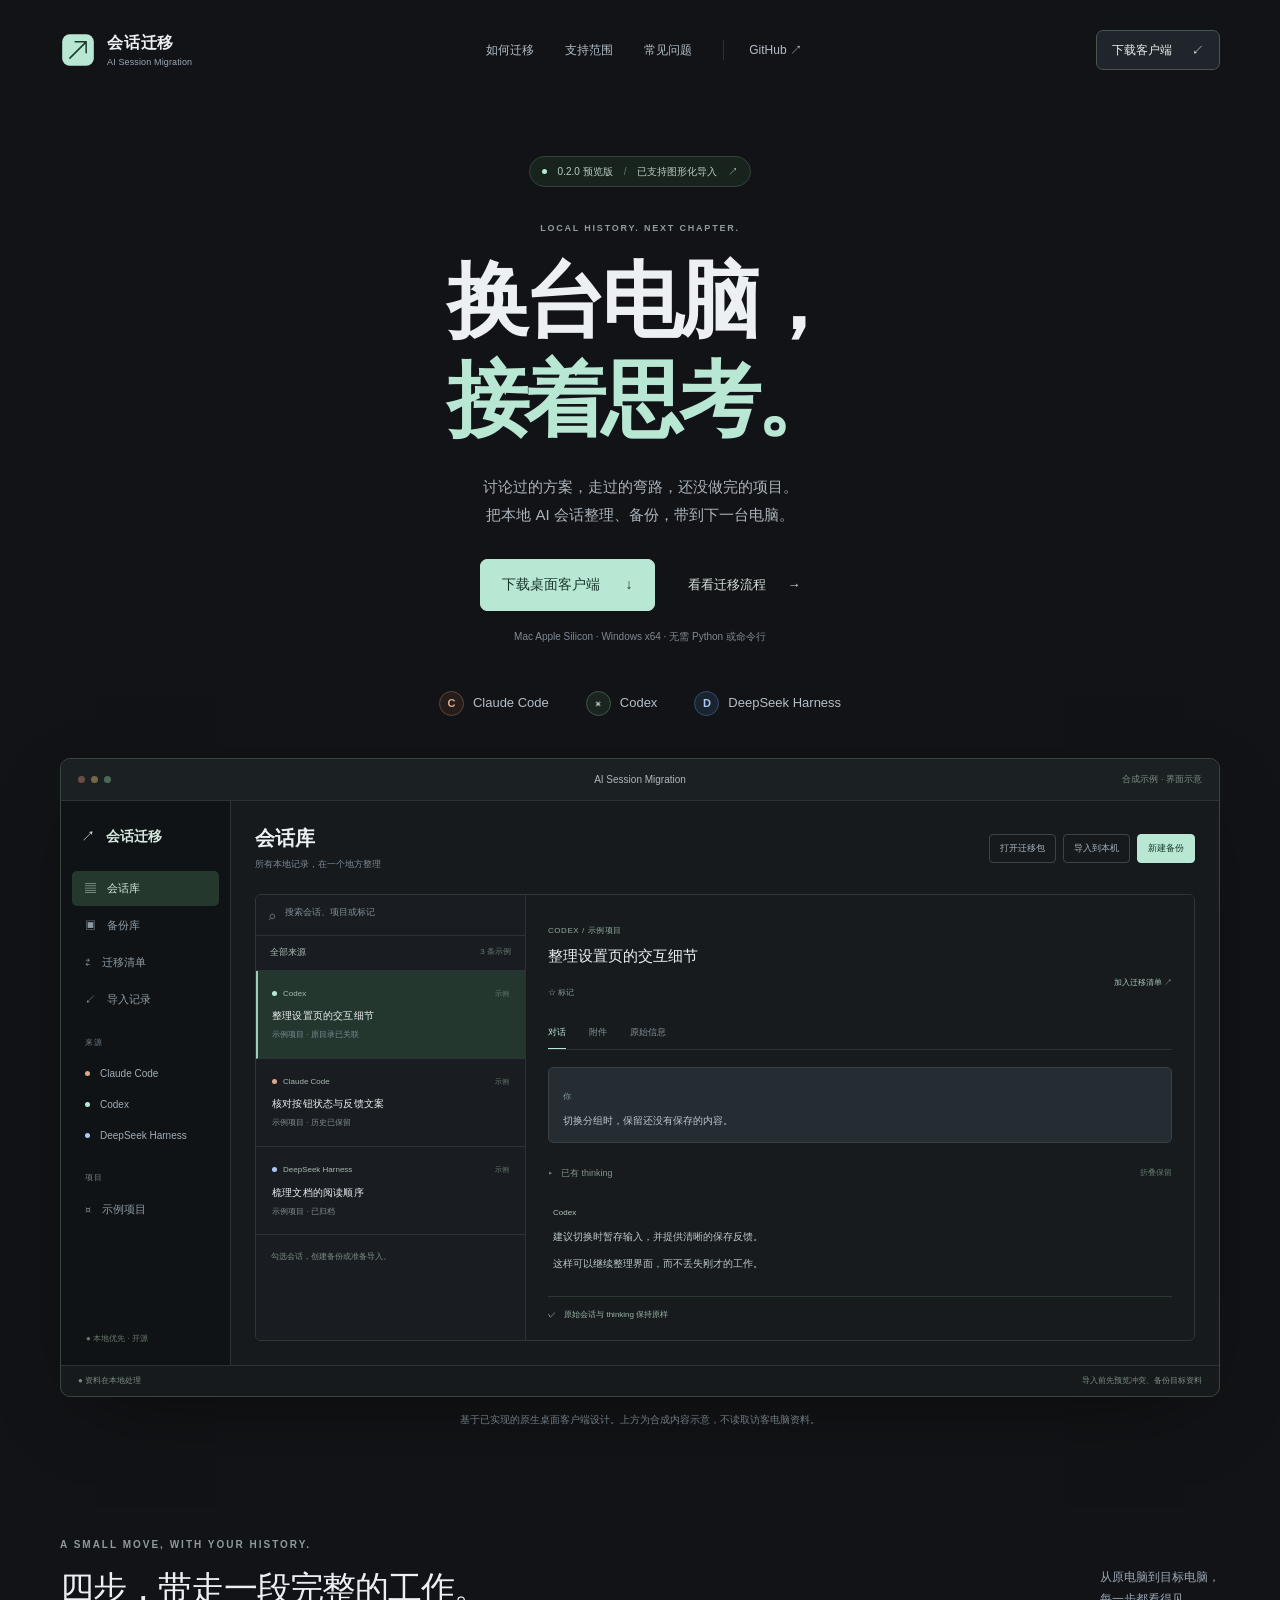
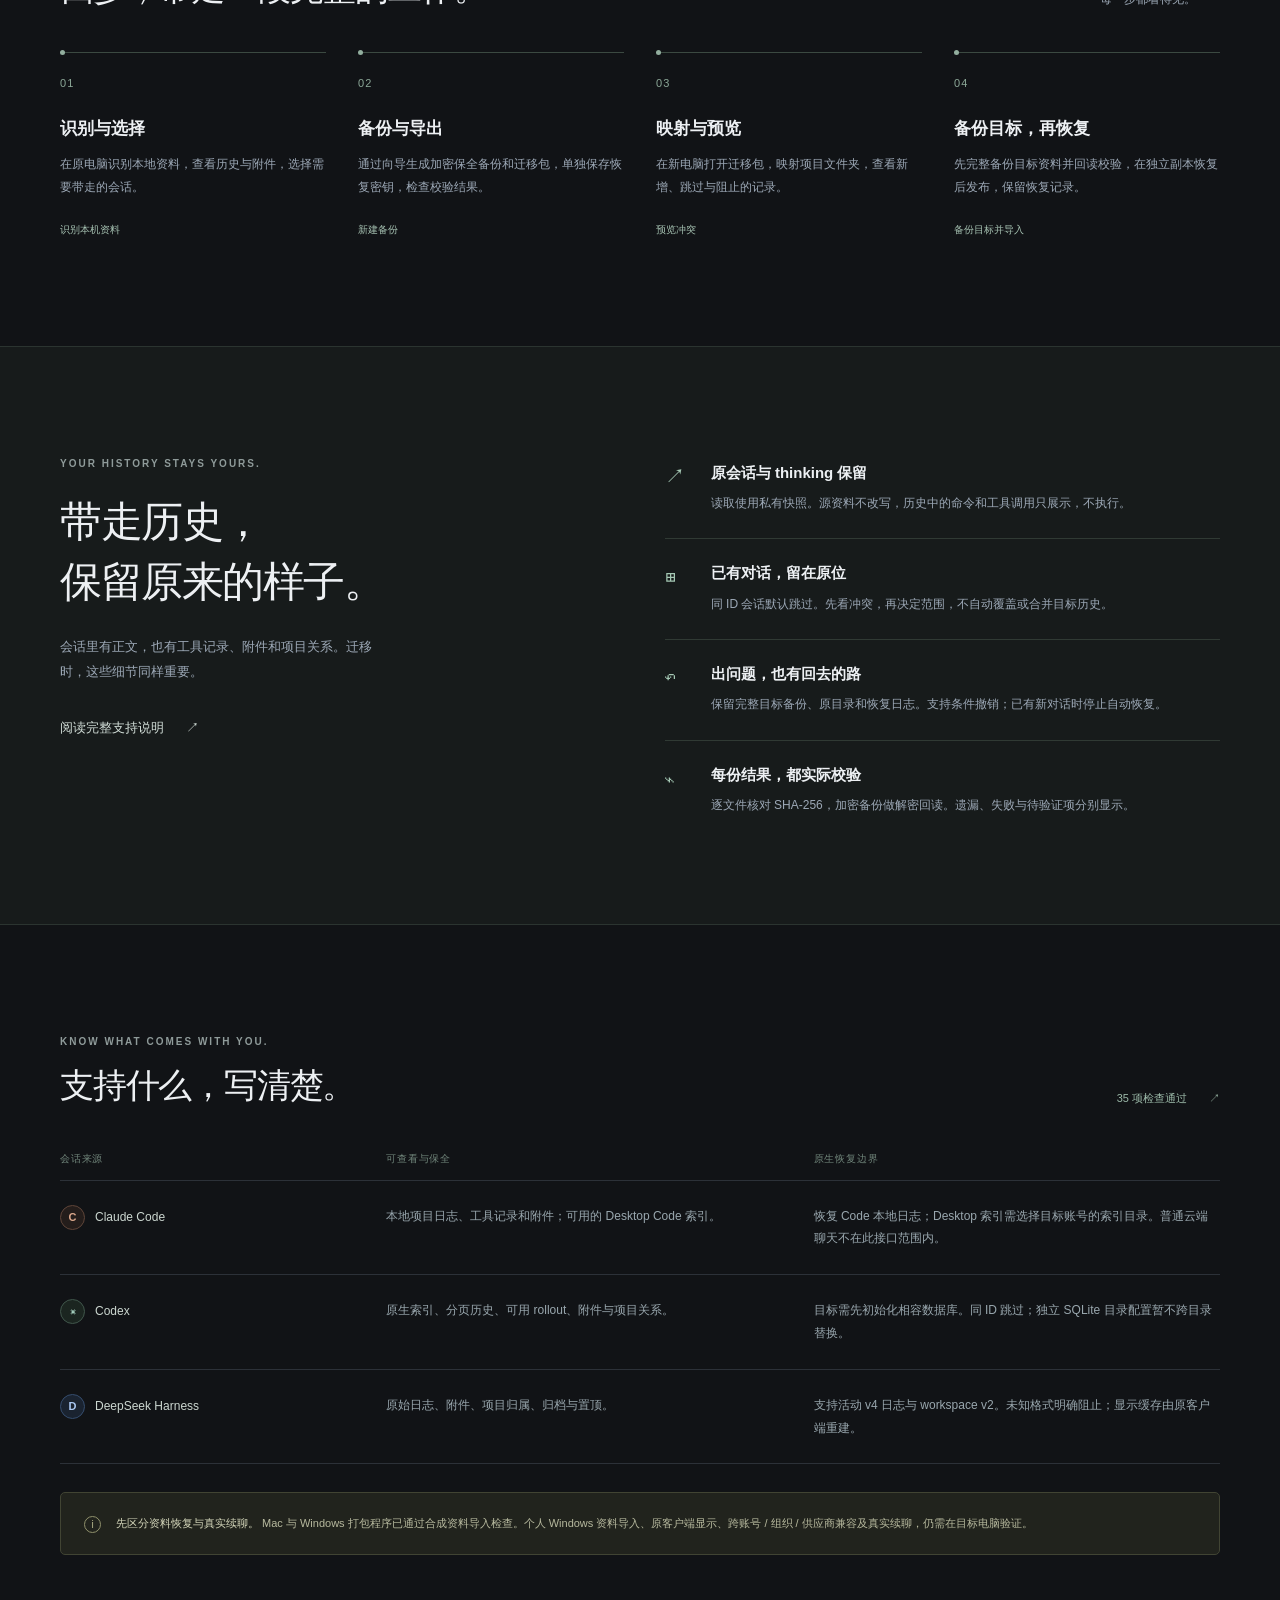
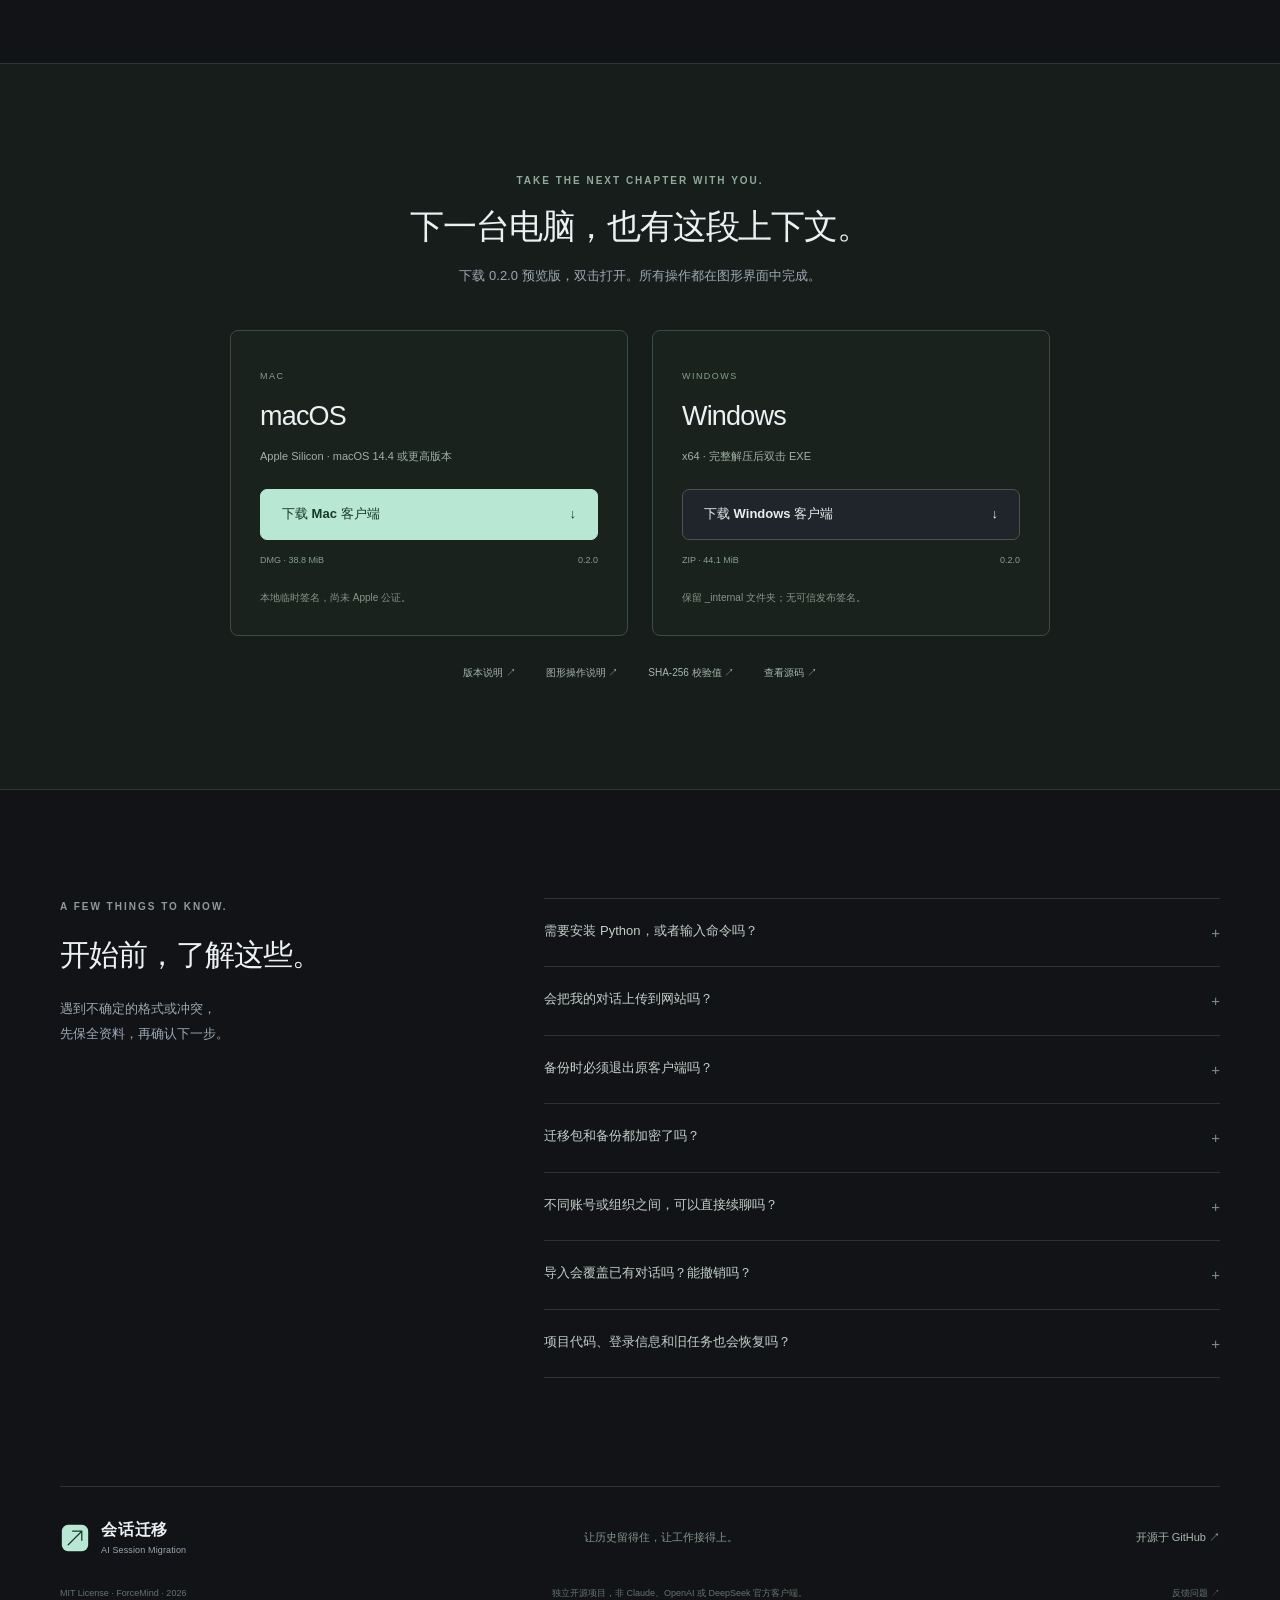
==== site/index.html @ 3c4b0f7f "Add software website and Cloudflare Pages deployment config" ====
<!doctype html>
<html lang="zh-CN">
<head>
  <meta charset="utf-8">
  <meta name="viewport" content="width=device-width, initial-scale=1">
  <meta name="color-scheme" content="dark">
  <meta name="theme-color" content="#111316">
  <title>会话迁移 · AI Session Migration — 换台电脑，接着思考</title>
  <meta name="description" content="开源桌面会话迁移工具。在本地查看、备份与恢复 Claude Code、Codex 和 DeepSeek Harness 历史。图形化操作，先备份目标资料，再预览冲突与导入。">
  <meta property="og:type" content="website">
  <meta property="og:title" content="AI Session Migration · 换台电脑，接着思考">
  <meta property="og:description" content="Claude Code、Codex、DeepSeek Harness 的本地会话，带到下一台电脑。开源、图形化、保留原始历史。">
  <meta property="og:image" content="https://ai-session-migration.pages.dev/assets/app-icon.png">
  <meta property="og:url" content="https://ai-session-migration.pages.dev/">
  <link rel="canonical" href="https://ai-session-migration.pages.dev/">
  <link rel="icon" href="assets/app-icon.svg" type="image/svg+xml">
  <link rel="stylesheet" href="styles.css">
  <script src="site.js" defer></script>
</head>
<body>
  <a class="skip" href="#main">跳到正文</a>
  <header class="masthead wrap">
    <a class="brand" href="#" aria-label="会话迁移 首页"><img src="assets/app-icon.svg" alt="" width="36" height="36"><span>会话迁移<small>AI Session Migration</small></span></a>
    <nav aria-label="主要导航"><a href="#workflow">如何迁移</a><a href="#support">支持范围</a><a href="#faq">常见问题</a><a class="nav-source" href="https://github.com/ForceMind/ai-session-migration" target="_blank" rel="noopener noreferrer">GitHub <span aria-hidden="true">↗</span></a></nav>
    <a class="button compact" href="#download">下载客户端 <span aria-hidden="true">↙</span></a>
  </header>

  <main id="main">
    <section class="hero wrap" aria-labelledby="hero-title">
      <a class="release-pill" href="https://github.com/ForceMind/ai-session-migration/releases/tag/v0.2.0"><span class="live-dot" aria-hidden="true"></span>0.2.0 预览版<span class="pill-divider">/</span>已支持图形化导入<span aria-hidden="true">↗</span></a>
      <p class="eyebrow">LOCAL HISTORY. NEXT CHAPTER.</p>
      <h1 id="hero-title">换台电脑，<br><span>接着思考。</span></h1>
      <p class="hero-description">讨论过的方案，走过的弯路，还没做完的项目。<br class="desktop-only">把本地 AI 会话整理、备份，带到下一台电脑。</p>
      <div class="hero-actions"><a class="button primary" href="#download">下载桌面客户端 <span aria-hidden="true">↓</span></a><a class="text-link" href="#workflow">看看迁移流程 <span aria-hidden="true">→</span></a></div>
      <p class="hero-note">Mac Apple Silicon · Windows x64 · 无需 Python 或命令行</p>
      <div class="providers" aria-label="支持的会话来源"><span><i class="provider-mark claude" aria-hidden="true">C</i>Claude Code</span><span><i class="provider-mark codex" aria-hidden="true">⌘</i>Codex</span><span><i class="provider-mark deepseek" aria-hidden="true">D</i>DeepSeek Harness</span></div>
    </section>

    <div class="preview-wrap wrap">
      <section class="product-preview" aria-label="桌面界面示意，全部为合成示例内容">
        <div class="window-bar"><span class="window-dots" aria-hidden="true"><i></i><i></i><i></i></span><span>AI Session Migration</span><span class="demo-label">合成示例 · 界面示意</span></div>
        <div class="preview-body">
          <aside class="demo-sidebar" aria-hidden="true"><div class="demo-brand">↗ <b>会话迁移</b></div><div class="demo-nav active">▤ <span>会话库</span></div><div class="demo-nav">▣ <span>备份库</span></div><div class="demo-nav">⇄ <span>迁移清单</span></div><div class="demo-nav">↙ <span>导入记录</span></div><small>来源</small><div class="demo-provider"><i class="tiny-dot peach"></i>Claude Code</div><div class="demo-provider"><i class="tiny-dot mint"></i>Codex</div><div class="demo-provider"><i class="tiny-dot blue"></i>DeepSeek Harness</div><small>项目</small><div class="demo-nav">⌑ <span>示例项目</span></div><div class="demo-local">● 本地优先 · 开源</div></aside>
          <div class="demo-workspace">
            <div class="demo-heading"><div><h2>会话库</h2><p>所有本地记录，在一个地方整理</p></div><div class="demo-tools"><span>打开迁移包</span><span>导入到本机</span><span class="demo-primary">新建备份</span></div></div>
            <div class="demo-columns">
              <div class="demo-list"><div class="demo-search">⌕ <span>搜索会话、项目或标记</span></div><div class="demo-filter">全部来源 <span>3 条示例</span></div><div class="demo-session selected"><small><i class="tiny-dot mint"></i>Codex<span>示例</span></small><b>整理设置页的交互细节</b><p>示例项目 · 原目录已关联</p></div><div class="demo-session"><small><i class="tiny-dot peach"></i>Claude Code<span>示例</span></small><b>核对按钮状态与反馈文案</b><p>示例项目 · 历史已保留</p></div><div class="demo-session"><small><i class="tiny-dot blue"></i>DeepSeek Harness<span>示例</span></small><b>梳理文档的阅读顺序</b><p>示例项目 · 已归档</p></div><div class="demo-list-note">勾选会话，创建备份或准备导入。</div></div>
              <div class="demo-detail"><div class="demo-detail-title"><small>CODEX / 示例项目</small><h3>整理设置页的交互细节</h3><span>☆ 标记<span class="demo-detail-link">加入迁移清单 ↗</span></span></div><div class="demo-tabs"><span class="active">对话</span><span>附件</span><span>原始信息</span></div><div class="demo-conversation"><div class="demo-user"><small>你</small><p>切换分组时，保留还没有保存的内容。</p></div><div class="demo-thinking">▸ <span>已有 thinking</span><small>折叠保留</small></div><div class="demo-assistant"><small>Codex</small><p>建议切换时暂存输入，并提供清晰的保存反馈。</p><p>这样可以继续整理界面，而不丢失刚才的工作。</p></div><div class="demo-assurance"><span>✓</span> 原始会话与 thinking 保持原样</div></div></div>
            </div>
          </div>
        </div>
        <div class="preview-footer"><span>● 资料在本地处理</span><span>导入前先预览冲突、备份目标资料</span></div>
      </section>
      <p class="preview-caption">基于已实现的原生桌面客户端设计。上方为合成内容示意，不读取访客电脑资料。</p>
    </div>

    <section class="workflow wrap section" id="workflow" aria-labelledby="workflow-title">
      <div class="section-heading"><div><p class="eyebrow">A SMALL MOVE, WITH YOUR HISTORY.</p><h2 id="workflow-title">四步，带走一段完整的工作。</h2></div><p>从原电脑到目标电脑，<br>每一步都看得见。</p></div>
      <ol class="steps"><li><span class="step-number">01</span><h3>识别与选择</h3><p>在原电脑识别本地资料，查看历史与附件，选择需要带走的会话。</p><span class="step-action">识别本机资料</span></li><li><span class="step-number">02</span><h3>备份与导出</h3><p>通过向导生成加密保全备份和迁移包，单独保存恢复密钥，检查校验结果。</p><span class="step-action">新建备份</span></li><li><span class="step-number">03</span><h3>映射与预览</h3><p>在新电脑打开迁移包，映射项目文件夹，查看新增、跳过与阻止的记录。</p><span class="step-action">预览冲突</span></li><li><span class="step-number">04</span><h3>备份目标，再恢复</h3><p>先完整备份目标资料并回读校验，在独立副本恢复后发布，保留恢复记录。</p><span class="step-action">备份目标并导入</span></li></ol>
    </section>

    <section class="care section" aria-labelledby="care-title"><div class="wrap care-grid"><div class="care-intro"><p class="eyebrow">YOUR HISTORY STAYS YOURS.</p><h2 id="care-title">带走历史，<br>保留原来的样子。</h2><p>会话里有正文，也有工具记录、附件和项目关系。迁移时，这些细节同样重要。</p><a class="text-link" href="https://github.com/ForceMind/ai-session-migration/blob/main/README.md" target="_blank" rel="noopener noreferrer">阅读完整支持说明 <span aria-hidden="true">↗</span></a></div><div class="care-list"><article><span aria-hidden="true">↗</span><div><h3>原会话与 thinking 保留</h3><p>读取使用私有快照。源资料不改写，历史中的命令和工具调用只展示，不执行。</p></div></article><article><span aria-hidden="true">⊞</span><div><h3>已有对话，留在原位</h3><p>同 ID 会话默认跳过。先看冲突，再决定范围，不自动覆盖或合并目标历史。</p></div></article><article><span aria-hidden="true">↶</span><div><h3>出问题，也有回去的路</h3><p>保留完整目标备份、原目录和恢复日志。支持条件撤销；已有新对话时停止自动恢复。</p></div></article><article><span aria-hidden="true">⌁</span><div><h3>每份结果，都实际校验</h3><p>逐文件核对 SHA-256，加密备份做解密回读。遗漏、失败与待验证项分别显示。</p></div></article></div></div></section>

    <section class="support wrap section" id="support" aria-labelledby="support-title"><div class="section-heading"><div><p class="eyebrow">KNOW WHAT COMES WITH YOU.</p><h2 id="support-title">支持什么，写清楚。</h2></div><a class="text-link" href="https://github.com/ForceMind/ai-session-migration/actions/runs/41967795744" target="_blank" rel="noopener noreferrer">35 项检查通过 <span aria-hidden="true">↗</span></a></div><div class="table-scroll"><table><caption class="sr-only">0.2.0 会话来源与恢复边界</caption><thead><tr><th scope="col">会话来源</th><th scope="col">可查看与保全</th><th scope="col">原生恢复边界</th></tr></thead><tbody><tr><th scope="row"><i class="provider-mark claude" aria-hidden="true">C</i>Claude Code</th><td>本地项目日志、工具记录和附件；可用的 Desktop Code 索引。</td><td>恢复 Code 本地日志；Desktop 索引需选择目标账号的索引目录。普通云端聊天不在此接口范围内。</td></tr><tr><th scope="row"><i class="provider-mark codex" aria-hidden="true">⌘</i>Codex</th><td>原生索引、分页历史、可用 rollout、附件与项目关系。</td><td>目标需先初始化相容数据库。同 ID 跳过；独立 SQLite 目录配置暂不跨目录替换。</td></tr><tr><th scope="row"><i class="provider-mark deepseek" aria-hidden="true">D</i>DeepSeek Harness</th><td>原始日志、附件、项目归属、归档与置顶。</td><td>支持活动 v4 日志与 workspace v2。未知格式明确阻止；显示缓存由原客户端重建。</td></tr></tbody></table></div><div class="validation-note"><span class="note-symbol" aria-hidden="true">i</span><p><strong>先区分资料恢复与真实续聊。</strong> Mac 与 Windows 打包程序已通过合成资料导入检查。个人 Windows 资料导入、原客户端显示、跨账号 / 组织 / 供应商兼容及真实续聊，仍需在目标电脑验证。</p></div></section>

    <section class="download section" id="download" aria-labelledby="download-title"><div class="wrap"><div class="download-heading"><p class="eyebrow">TAKE THE NEXT CHAPTER WITH YOU.</p><h2 id="download-title">下一台电脑，也有这段上下文。</h2><p>下载 0.2.0 预览版，双击打开。所有操作都在图形界面中完成。</p></div><div class="download-options"><article class="download-card"><span class="os-label">MAC</span><h3>macOS</h3><p>Apple Silicon · macOS 14.4 或更高版本</p><a class="button primary download-mac" href="https://github.com/ForceMind/ai-session-migration/releases/download/v0.2.0/AI-Session-Migration-0.2.0-mac-arm64.dmg">下载 Mac 客户端 <span aria-hidden="true">↓</span></a><div class="download-meta"><span>DMG · 38.8 MiB</span><span>0.2.0</span></div><small>本地临时签名，尚未 Apple 公证。</small></article><article class="download-card"><span class="os-label">WINDOWS</span><h3>Windows</h3><p>x64 · 完整解压后双击 EXE</p><a class="button download-windows" href="https://github.com/ForceMind/ai-session-migration/releases/download/v0.2.0/AI-Session-Migration-0.2.0-Windows-x64.zip">下载 Windows 客户端 <span aria-hidden="true">↓</span></a><div class="download-meta"><span>ZIP · 44.1 MiB</span><span>0.2.0</span></div><small>保留 _internal 文件夹；无可信发布签名。</small></article></div><div class="download-links"><a href="https://github.com/ForceMind/ai-session-migration/releases/tag/v0.2.0">版本说明 <span aria-hidden="true">↗</span></a><a href="https://github.com/ForceMind/ai-session-migration/releases/download/v0.2.0/GUI-0.2.0-Guide.txt">图形操作说明 <span aria-hidden="true">↗</span></a><a href="https://github.com/ForceMind/ai-session-migration/releases/download/v0.2.0/SHA256SUMS.txt">SHA-256 校验值 <span aria-hidden="true">↗</span></a><a href="https://github.com/ForceMind/ai-session-migration">查看源码 <span aria-hidden="true">↗</span></a></div></div></section>

    <section class="faq wrap section" id="faq" aria-labelledby="faq-title"><div><p class="eyebrow">A FEW THINGS TO KNOW.</p><h2 id="faq-title">开始前，了解这些。</h2><p>遇到不确定的格式或冲突，<br>先保全资料，再确认下一步。</p></div><div class="questions"><details><summary>需要安装 Python，或者输入命令吗？<span aria-hidden="true">+</span></summary><p>不需要。客户端内置运行环境。Mac 打开 DMG 中的应用；Windows 完整解压 ZIP，保留 _internal，再双击 AI Session Migration.exe。备份、校验、冲突预览与导入都通过窗口完成。</p></details><details><summary>会把我的对话上传到网站吗？<span aria-hidden="true">+</span></summary><p>不会。网站仅介绍软件和提供下载入口，不扫描本机资料，也没有会话上传功能。客户端在本地读取和处理资料；私密备份、附件与恢复密钥由你保管。</p></details><details><summary>备份时必须退出原客户端吗？<span aria-hidden="true">+</span></summary><p>在线备份可以保持原客户端运行，但它是按文件和数据库分别取得的快照，不代表跨文件同一时刻。遗漏与来源变化会记录。向目标原客户端导入时，需要先正常退出它及相关后台任务。</p></details><details><summary>迁移包和备份都加密了吗？<span aria-hidden="true">+</span></summary><p>会话保全 ASMB 使用加密保护，恢复密钥需单独保存。Windows 会话迁移 ZIP 和导入前的完整目标 ZIP 未加密，仍可能包含私密历史、附件或目标机凭据，请保存在私密位置。</p></details><details><summary>不同账号或组织之间，可以直接续聊吗？<span aria-hidden="true">+</span></summary><p>可以选择目标自己的资料目录和 Desktop Code 索引容器，工具不搬运源登录材料。资料恢复、原客户端显示与模型是否接受这段历史是不同的检查，跨账号、组织、供应商的真实续聊需要在目标电脑单独验证。</p></details><details><summary>导入会覆盖已有对话吗？能撤销吗？<span aria-hidden="true">+</span></summary><p>同 ID 会话默认跳过。发布前先完整备份目标目录，并在独立副本恢复和核验。若目标仍与导入结果一致，可以条件撤销；已有新对话时会拒绝自动撤销。异常退出可从“导入记录”打开备份目录中的恢复记录。</p></details><details><summary>项目代码、登录信息和旧任务也会恢复吗？<span aria-hidden="true">+</span></summary><p>导入只映射会话归属，不覆盖、写入或执行项目工作文件。目标项目需要另行准备；源登录、远程连接、Goals、队列和执行配置不导入。源正文、thinking 和原始文件保留，不对历史文本做全局路径替换。</p></details></div></section>
  </main>

  <footer class="wrap footer"><div class="footer-top"><a class="brand" href="#"><img src="assets/app-icon.svg" alt="" width="30" height="30"><span>会话迁移<small>AI Session Migration</small></span></a><span>让历史留得住，让工作接得上。</span><a href="https://github.com/ForceMind/ai-session-migration" target="_blank" rel="noopener noreferrer">开源于 GitHub ↗</a></div><div class="footer-bottom"><span>MIT License · ForceMind · 2026</span><span>独立开源项目，非 Claude、OpenAI 或 DeepSeek 官方客户端。</span><a href="https://github.com/ForceMind/ai-session-migration/issues">反馈问题 ↗</a></div></footer>
</body>
</html>
---- site/styles.css ----
@charset "UTF-8";
:root{color-scheme:dark;--bg:#111316;--panel:#191c20;--line:#2c3138;--text:#edf0f3;--muted:#9ca8b6;--mint:#b8e7d4;--peach:#dca98d;--blue:#a9c8f2;--max:1160px}
*{box-sizing:border-box}html{scroll-behavior:smooth;scroll-padding-top:30px}body{margin:0;background:var(--bg);color:var(--text);font-family:Inter,-apple-system,BlinkMacSystemFont,"Segoe UI","PingFang SC","Microsoft YaHei",sans-serif;font-size:16px;line-height:1.7;-webkit-font-smoothing:antialiased}a{color:inherit;text-decoration:none}button,a,summary{-webkit-tap-highlight-color:transparent}a:focus-visible,button:focus-visible,summary:focus-visible{outline:2px solid var(--mint);outline-offset:5px}img{max-width:100%;display:block}h1,h2,h3,p{margin:0}h1,h2,h3{line-height:1.3;font-weight:600;letter-spacing:-.045em}p{color:var(--muted)}.wrap{width:min(var(--max),calc(100% - 64px));margin-inline:auto}.section{padding-block:108px}.eyebrow{font-size:10px;letter-spacing:.2em;font-weight:600;color:#8f9b9a;margin-bottom:20px}.button{display:inline-flex;align-items:center;justify-content:center;gap:26px;border:1px solid #4a5550;border-radius:7px;padding:13px 21px;font-size:14px;font-weight:550;background:#20252b;color:#e8eeeb;transition:background .16s,border-color .16s}.button:hover{background:#2a3330;border-color:#90b9a4}.button.primary{color:#18362a;background:var(--mint);border-color:var(--mint)}.button.primary:hover{background:#cef1e2}.button.compact{padding:9px 15px;font-size:12px;gap:20px}.text-link{font-size:13px;color:#d3dfd9;display:inline-flex;gap:22px;align-items:center}.text-link:hover{color:var(--mint)}.skip{position:fixed;z-index:10;left:16px;top:-70px;padding:10px 20px;background:var(--mint);color:#18362a}.skip:focus{top:16px}.sr-only{position:absolute;width:1px;height:1px;overflow:hidden;clip:rect(0,0,0,0);white-space:nowrap}
.masthead{height:100px;display:flex;align-items:center;justify-content:space-between;gap:20px}.brand{display:inline-flex;align-items:center;gap:11px;flex-shrink:0}.brand>span{font-weight:600;font-size:16px;line-height:1.35;letter-spacing:.05em}.brand small{display:block;font-size:9px;letter-spacing:.015em;font-weight:400;color:var(--muted);margin-top:3px}.masthead nav{display:flex;gap:31px;align-items:center;font-size:12px;color:#b4bec8}.masthead nav a:hover{color:var(--mint)}.nav-source{padding-left:25px;border-left:1px solid var(--line)}
.hero{padding-top:55px;text-align:center}.release-pill{display:inline-flex;align-items:center;gap:11px;font-size:10px;color:#b8ccc1;padding:6px 12px;border:1px solid #35433b;background:#19231e;border-radius:30px}.live-dot{height:5px;width:5px;border-radius:50%;background:var(--mint)}.pill-divider{color:#62766b}.hero .eyebrow{margin-top:34px;margin-bottom:16px;font-size:9px}.hero h1{font-size:clamp(50px,6.4vw,82px);line-height:1.2;letter-spacing:-.06em}.hero h1 span{color:var(--mint)}.hero-description{margin-top:24px;font-size:15px;line-height:1.9;color:#acb4bd}.hero-actions{display:flex;justify-content:center;gap:33px;align-items:center;margin-top:29px}.hero-note{font-size:10px;margin-top:17px;color:#7f8a95}.providers{display:flex;justify-content:center;gap:37px;margin-top:46px;color:#b6bec7;font-size:13px}.providers>span{display:flex;align-items:center;gap:9px}.provider-mark{width:25px;height:25px;border:1px solid #43464a;border-radius:50%;display:inline-flex;align-items:center;justify-content:center;flex-shrink:0;font-size:11px;font-weight:550;font-style:normal;line-height:1}.provider-mark.claude{color:var(--peach);border-color:#5f4539;background:#241d1b}.provider-mark.codex{color:var(--mint);border-color:#40564b;background:#1b2520}.provider-mark.deepseek{color:var(--blue);border-color:#354d6e;background:#1a2330}
.preview-wrap{margin-top:42px}.product-preview{border:1px solid #3b4540;border-radius:10px;overflow:hidden;box-shadow:0 25px 80px -35px #0009;background:#171a1d}.window-bar{height:42px;border-bottom:1px solid var(--line);background:#1b2023;display:flex;align-items:center;justify-content:space-between;padding:0 17px;font-size:10px;color:#adb8be}.window-dots{display:flex;gap:6px;min-width:135px}.window-dots i{width:7px;height:7px;border-radius:50%;background:#6a4c47}.window-dots i:nth-child(2){background:#756744}.window-dots i:nth-child(3){background:#4b6a56}.demo-label{color:#7b8c80;min-width:135px;text-align:right;font-size:9px}.preview-body{display:grid;grid-template-columns:170px 1fr;min-height:470px}.demo-sidebar{background:#101316;border-right:1px solid var(--line);padding:24px 11px 15px;position:relative}.demo-brand{font-size:14px;color:#d5e9df;margin:0 9px 23px;display:flex;gap:11px}.demo-nav{display:flex;gap:11px;padding:8px 13px;border-radius:5px;color:#8d9ba5;font-size:11px;margin-bottom:2px}.demo-nav.active{background:#24382e;color:#d3e9de}.demo-sidebar>small{display:block;font-size:8px;letter-spacing:.12em;color:#6d7b84;margin:20px 13px 8px}.demo-provider{display:flex;align-items:center;gap:10px;font-size:10px;color:#a1adb6;padding:7px 13px}.tiny-dot{display:inline-block;width:5px;height:5px;border-radius:50%;vertical-align:middle;flex-shrink:0}.peach{background:var(--peach)}.mint{background:var(--mint)}.blue{background:var(--blue)}.demo-local{position:absolute;left:25px;bottom:20px;font-size:8px;color:#687b6c}.demo-workspace{padding:24px}.demo-heading{display:flex;justify-content:space-between;align-items:center;gap:20px;margin-bottom:22px}.demo-heading h2{font-size:20px;letter-spacing:0}.demo-heading p{font-size:9px;margin-top:6px;color:#7c8a95}.demo-tools{display:flex;gap:7px;font-size:9px;white-space:nowrap}.demo-tools span{border:1px solid #3b4548;padding:6px 10px;border-radius:4px;color:#a6b4be}.demo-tools .demo-primary{background:var(--mint);color:#193929;border-color:var(--mint)}.demo-columns{display:grid;grid-template-columns:270px 1fr;border:1px solid #30363c;border-radius:6px;overflow:hidden;min-height:365px}.demo-list{border-right:1px solid var(--line);position:relative;background:#191d21}.demo-search{padding:10px 13px;display:flex;gap:10px;font-size:12px;border-bottom:1px solid var(--line);color:#81909a}.demo-search span{font-size:9px}.demo-filter{font-size:9px;padding:9px 14px;color:#a9b8b0;border-bottom:1px solid var(--line)}.demo-filter>span{float:right;color:#677a70;font-size:8px}.demo-session{padding:16px;border-bottom:1px solid #2c3238}.demo-session.selected{background:#24372f;border-left:2px solid #a0cbb8;padding-left:14px}.demo-session small{display:flex;gap:6px;align-items:center;color:#a7b7ad;font-size:8px}.demo-session small span{margin-left:auto;font-size:7px;color:#677e72}.demo-session b{display:block;font-size:10px;line-height:1.6;font-weight:500;margin:8px 0 4px;letter-spacing:.02em}.demo-session p{font-size:8px;color:#7e8c95}.demo-list-note{font-size:8px;color:#7d8c83;padding:15px}.demo-detail{background:#171b1e;padding:19px 22px}.demo-detail-title small{font-size:8px;letter-spacing:.07em;color:#8eab9b}.demo-detail-title h3{font-size:15px;font-weight:550;letter-spacing:0;margin:5px 0 10px}.demo-detail-title>span{font-size:8px;color:#8a9a9f}.demo-detail-link{float:right;color:#a8cbb8}.demo-tabs{display:flex;gap:23px;border-bottom:1px solid var(--line);font-size:9px;color:#82929a;margin-top:14px}.demo-tabs span{padding:8px 0}.demo-tabs .active{color:var(--mint);border-bottom:1px solid var(--mint)}.demo-conversation{padding-top:17px}.demo-user{padding:12px 14px;background:#252d33;border-radius:5px;border:1px solid #354047}.demo-conversation small{font-size:8px;color:#879ba4}.demo-conversation p{font-size:10px;color:#bcc8cb;line-height:1.8;margin-top:5px}.demo-thinking{font-size:9px;color:#7f9489;display:flex;gap:8px;margin-top:16px;padding:7px 0}.demo-thinking small{margin-left:auto;color:#63786c}.demo-assistant{padding:7px 5px}.demo-assistant small{color:#b2c4ba}.demo-assistant p+p{margin-top:9px}.demo-assurance{font-size:8px;color:#99b3a3;margin-top:16px;border-top:1px solid #2b3831;padding-top:11px}.demo-assurance span{color:var(--mint);margin-right:6px}.preview-footer{border-top:1px solid var(--line);display:flex;justify-content:space-between;padding:8px 17px;font-size:8px;color:#798d80}.preview-caption{text-align:center;font-size:10px;color:#6f7c85;margin-top:14px}
.section-heading{display:flex;align-items:flex-end;justify-content:space-between;gap:30px;margin-bottom:42px}.section-heading h2,.care h2,.download h2,.faq h2{font-size:34px;font-weight:550;letter-spacing:-.035em}.section-heading .eyebrow{margin-bottom:13px}.section-heading>p{font-size:12px;line-height:1.8}.steps{display:grid;grid-template-columns:repeat(4,1fr);gap:32px;list-style:none;margin:0;padding:0}.steps li{border-top:1px solid #3b4941;padding-top:21px;position:relative;display:flex;flex-direction:column}.steps li:before{content:"";position:absolute;width:5px;height:5px;background:#92ae9e;border-radius:50%;top:-3px;left:0}.step-number{font-size:11px;color:#8ba797;font-variant-numeric:tabular-nums;letter-spacing:.1em;margin-bottom:25px}.steps h3{font-size:17px;letter-spacing:0;margin-bottom:13px}.steps p{font-size:12px;line-height:1.9;margin-bottom:22px}.step-action{font-size:10px;color:#a7c3b3;margin-top:auto;display:inline-block}.care{background:#171b1b;border-block:1px solid #2b3430}.care-grid{display:grid;grid-template-columns:1fr 1.1fr;gap:100px}.care-intro h2{font-size:42px;line-height:1.45}.care-intro>p:not(.eyebrow){font-size:13px;line-height:1.9;margin-top:22px;max-width:330px}.care-intro .text-link{margin-top:32px}.care-list{padding-top:8px}.care-list article{display:flex;gap:22px;padding:0 0 24px;margin-bottom:24px;border-bottom:1px solid #303a34}.care-list article:last-child{border-bottom:0;padding:0;margin:0}.care-list article>span{color:#a5c8b4;font-size:20px;line-height:1.3;min-width:24px}.care-list h3{font-size:15px;letter-spacing:0;margin-bottom:10px}.care-list p{font-size:12px;line-height:1.85}
.support .section-heading .text-link{font-size:11px;color:#9cbaa9;white-space:nowrap}.table-scroll{overflow-x:auto}table{width:100%;border-collapse:collapse;font-size:12px;text-align:left;min-width:680px}th,td{padding:24px 21px;border-bottom:1px solid var(--line);vertical-align:top}thead th{padding-top:0;padding-bottom:13px;color:#70857a;font-weight:400;font-size:10px;letter-spacing:.08em}tbody th{font-weight:500;white-space:nowrap;width:25%;font-size:12px;color:#ccd7d0}tbody .provider-mark{margin-right:10px;vertical-align:middle}td{color:#99a7ae;line-height:1.9;width:35%}th:first-child,td:first-child{padding-left:0}th:last-child,td:last-child{padding-right:0}.validation-note{display:flex;gap:15px;padding:20px 23px;background:#21231d;border:1px solid #414433;border-radius:5px;margin-top:28px}.note-symbol{border:1px solid #90916c;color:#b7b78d;font-size:10px;width:17px;height:17px;line-height:15px;border-radius:50%;flex-shrink:0;text-align:center;margin-top:3px}.validation-note p{font-size:11px;color:#b7b99e;line-height:1.9}.validation-note strong{font-weight:500;color:#d3d5b9}
.download{background:#171d1a;border-block:1px solid #2b3830}.download-heading{text-align:center}.download-heading .eyebrow{color:#91aa9c;margin-bottom:15px}.download-heading>p:last-child{font-size:13px;margin-top:17px}.download-options{display:grid;grid-template-columns:1fr 1fr;gap:24px;max-width:820px;margin:43px auto 0}.download-card{border:1px solid #3b4d42;border-radius:8px;padding:29px;background:#19221d}.os-label{font-size:9px;letter-spacing:.16em;color:#88a18f}.download-card h3{font-size:27px;margin-top:11px;font-weight:500;letter-spacing:-.03em}.download-card p{font-size:11px;margin:13px 0 24px;color:#a0b2a7}.download-card .button{width:100%;justify-content:space-between;font-size:13px}.download-meta{display:flex;justify-content:space-between;color:#88a08e;font-size:9px;margin-top:13px}.download-card>small{display:block;font-size:10px;color:#86968a;margin-top:21px}.download-links{display:flex;justify-content:center;gap:30px;margin-top:28px;color:#a6b8ac;font-size:10px}.download-links a:hover{color:var(--mint)}
.faq{display:grid;grid-template-columns:1fr 1.65fr;gap:75px}.faq>div:first-child>p:last-child{font-size:13px;line-height:1.9;margin-top:23px}.faq h2{font-size:30px}.questions details{border-bottom:1px solid var(--line)}.questions details:first-child{border-top:1px solid var(--line)}.questions summary{cursor:pointer;display:flex;justify-content:space-between;gap:20px;font-size:13px;list-style:none;padding:21px 0;color:#c3d0c9}.questions summary::-webkit-details-marker{display:none}.questions summary>span{color:#799284;font-size:15px}.questions details[open] summary>span{transform:rotate(45deg)}.questions details p{font-size:12px;line-height:1.95;padding:0 27px 23px 0;color:#97a5ac}.questions summary:hover{color:var(--mint)}.footer{padding-block:32px;border-top:1px solid var(--line)}.footer-top,.footer-bottom{display:flex;align-items:center;justify-content:space-between;gap:24px}.footer-top>span{font-size:11px;color:#82988b}.footer-top>a:last-child{font-size:11px;color:#a9b9ae}.footer-bottom{margin-top:30px;font-size:9px;color:#65766b}.footer-bottom a:hover{color:var(--mint)}
@media(min-width:1500px){.hero{padding-top:75px}.hero h1{font-size:86px}}
@media(max-width:1000px){.wrap{width:calc(100% - 48px)}.masthead nav{gap:19px}.nav-source{padding-left:17px}.preview-body{grid-template-columns:135px 1fr}.demo-workspace{padding:20px 16px}.demo-columns{grid-template-columns:220px 1fr}.demo-sidebar{padding-inline:6px}.demo-provider{padding-inline:8px;font-size:9px}.demo-nav{padding-inline:10px}.demo-detail{padding:17px}.demo-tools span{padding:6px 8px}.care-grid{gap:60px}.steps{gap:23px}.faq{gap:45px}.section-heading h2{font-size:30px}}
@media(max-width:760px){.wrap{width:calc(100% - 36px)}.masthead{height:82px}.masthead nav{display:none}.brand>span{font-size:14px}.brand img{width:32px;height:32px}.button.compact{font-size:11px;padding:8px 12px;gap:10px}.hero{padding-top:35px}.hero .eyebrow{margin-top:30px}.hero h1{font-size:59px}.hero-description{font-size:13px}.hero-actions{gap:23px}.hero-actions .button{font-size:12px;padding:12px 17px;gap:17px}.hero-actions .text-link{font-size:11px;gap:13px}.hero-note{font-size:9px}.providers{gap:20px;font-size:11px;margin-top:35px}.provider-mark{width:22px;height:22px;font-size:9px}.preview-wrap{margin-top:30px}.window-bar{height:33px;padding-inline:12px;font-size:8px}.window-dots{min-width:60px}.demo-label{min-width:60px;font-size:7px}.window-dots i{width:5px;height:5px}.preview-body{grid-template-columns:1fr;min-height:0}.demo-sidebar{display:none}.demo-workspace{padding:17px 13px}.demo-heading{margin-bottom:14px}.demo-heading h2{font-size:17px}.demo-heading p{font-size:8px}.demo-tools{gap:5px;font-size:8px}.demo-tools span{padding:5px 7px}.demo-tools span:first-child{display:none}.demo-columns{grid-template-columns:180px 1fr;min-height:328px}.demo-session{padding:13px 12px}.demo-session.selected{padding-left:10px}.demo-session b{font-size:9px}.demo-session p{font-size:7px}.demo-detail{padding:14px}.demo-detail-title h3{font-size:12px}.demo-detail-title>span{font-size:7px}.demo-detail-link{display:none}.demo-conversation p{font-size:9px}.demo-user{padding:10px}.demo-thinking,.demo-assurance{font-size:7px}.preview-footer{font-size:7px}.preview-caption{font-size:8px;margin-top:10px}.section{padding-block:72px}.section-heading{display:block;margin-bottom:30px}.section-heading>p{margin-top:18px}.section-heading h2,.download h2{font-size:29px}.section-heading .text-link{margin-top:20px}.steps{grid-template-columns:1fr 1fr;gap:35px 24px}.step-number{margin-bottom:18px}.steps h3{font-size:16px}.steps p{font-size:12px}.care-grid{grid-template-columns:1fr;gap:40px}.care-intro h2{font-size:35px}.care-intro>p:not(.eyebrow){max-width:440px}.care-intro .text-link{margin-top:23px}.care-list article{gap:17px}.validation-note{padding:17px}.download-options{gap:16px}.download-card{padding:22px 18px}.download-card h3{font-size:24px}.download-card p{font-size:10px;min-height:36px}.download-card .button{font-size:11px;padding:12px;gap:6px}.download-card>small{font-size:9px}.download-links{gap:20px;flex-wrap:wrap;row-gap:15px}.download-heading>p:last-child{font-size:12px;max-width:330px;margin-inline:auto}.faq{grid-template-columns:1fr;gap:33px}.footer-top{flex-wrap:wrap;row-gap:20px}.footer-top>span{display:none}.footer-bottom{flex-wrap:wrap;font-size:8px;gap:13px}.footer-bottom>span:nth-child(2){order:3;flex-basis:100%}}
@media(max-width:450px){.hero h1{font-size:54px}.release-pill{font-size:9px;gap:8px}.providers{gap:14px;font-size:9px}.providers>span{gap:6px}.provider-mark{width:20px;height:20px}.demo-columns{grid-template-columns:133px 1fr}.demo-list-note{padding:12px;font-size:7px}.demo-search{padding:10px 9px;gap:6px}.demo-search span{font-size:7px}.demo-filter{padding:9px;font-size:8px}.demo-filter>span{font-size:7px}.demo-session{padding:14px 10px}.demo-session.selected{padding-left:8px}.demo-session b{font-size:8px}.demo-session small{font-size:7px}.demo-detail{padding:12px 10px}.demo-detail-title h3{font-size:11px}.demo-detail-title small{font-size:6px}.demo-user{padding:9px}.demo-conversation p{font-size:8px}.demo-thinking small{display:none}.demo-tabs{gap:17px;font-size:8px}.demo-assurance{font-size:6px}.demo-heading p{font-size:7px}.demo-tools{font-size:7px}.preview-footer span:last-child{display:none}.section-heading h2{font-size:26px}.steps{column-gap:20px}.steps h3{font-size:15px}.steps p{font-size:11px}.download-options{grid-template-columns:1fr;max-width:390px;gap:16px}.download-card{padding:25px}.download-card p{min-height:0;font-size:11px}.download-card .button{font-size:13px}.download-card>small{font-size:10px}.download-links{font-size:9px;gap:20px}.faq h2{font-size:28px}.questions summary{font-size:12px}.footer-top>a:last-child{font-size:10px}.desktop-only{display:none}}
@media(prefers-reduced-motion:reduce){html{scroll-behavior:auto}*{transition:none!important}}
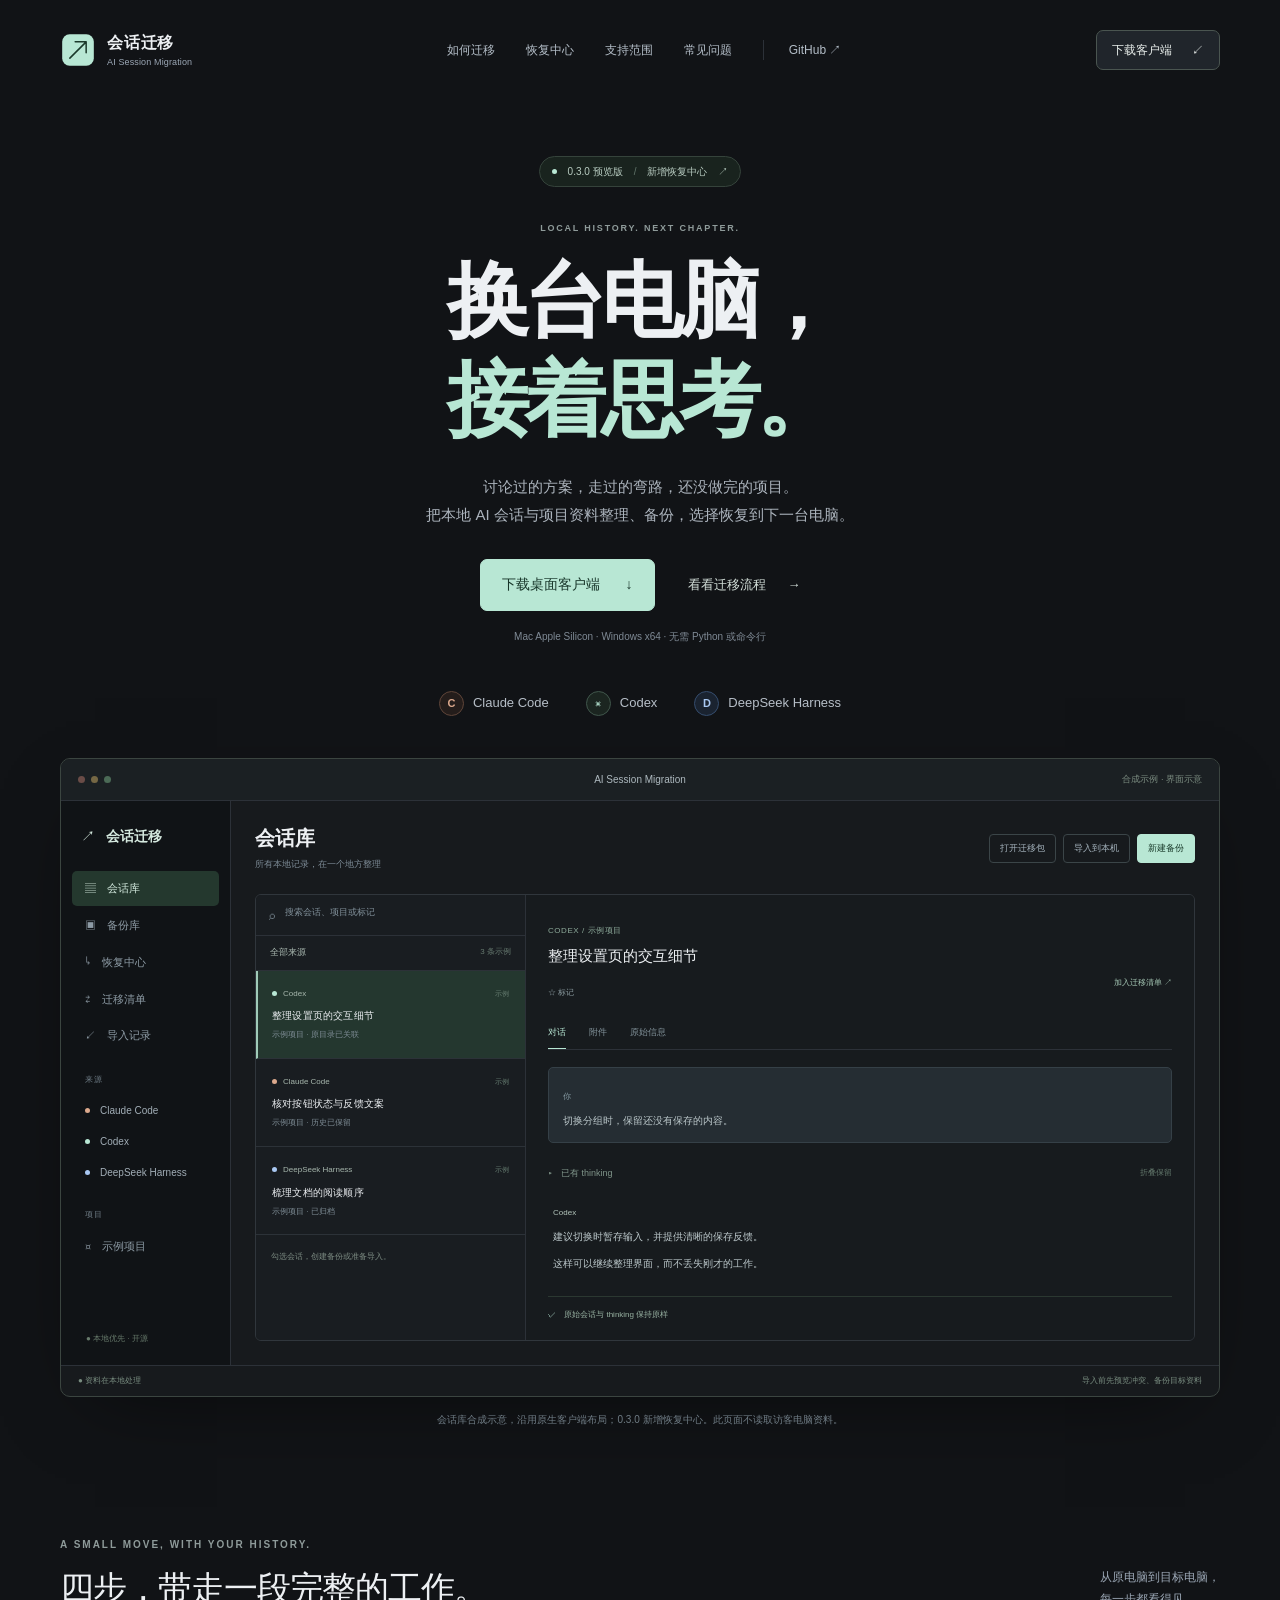
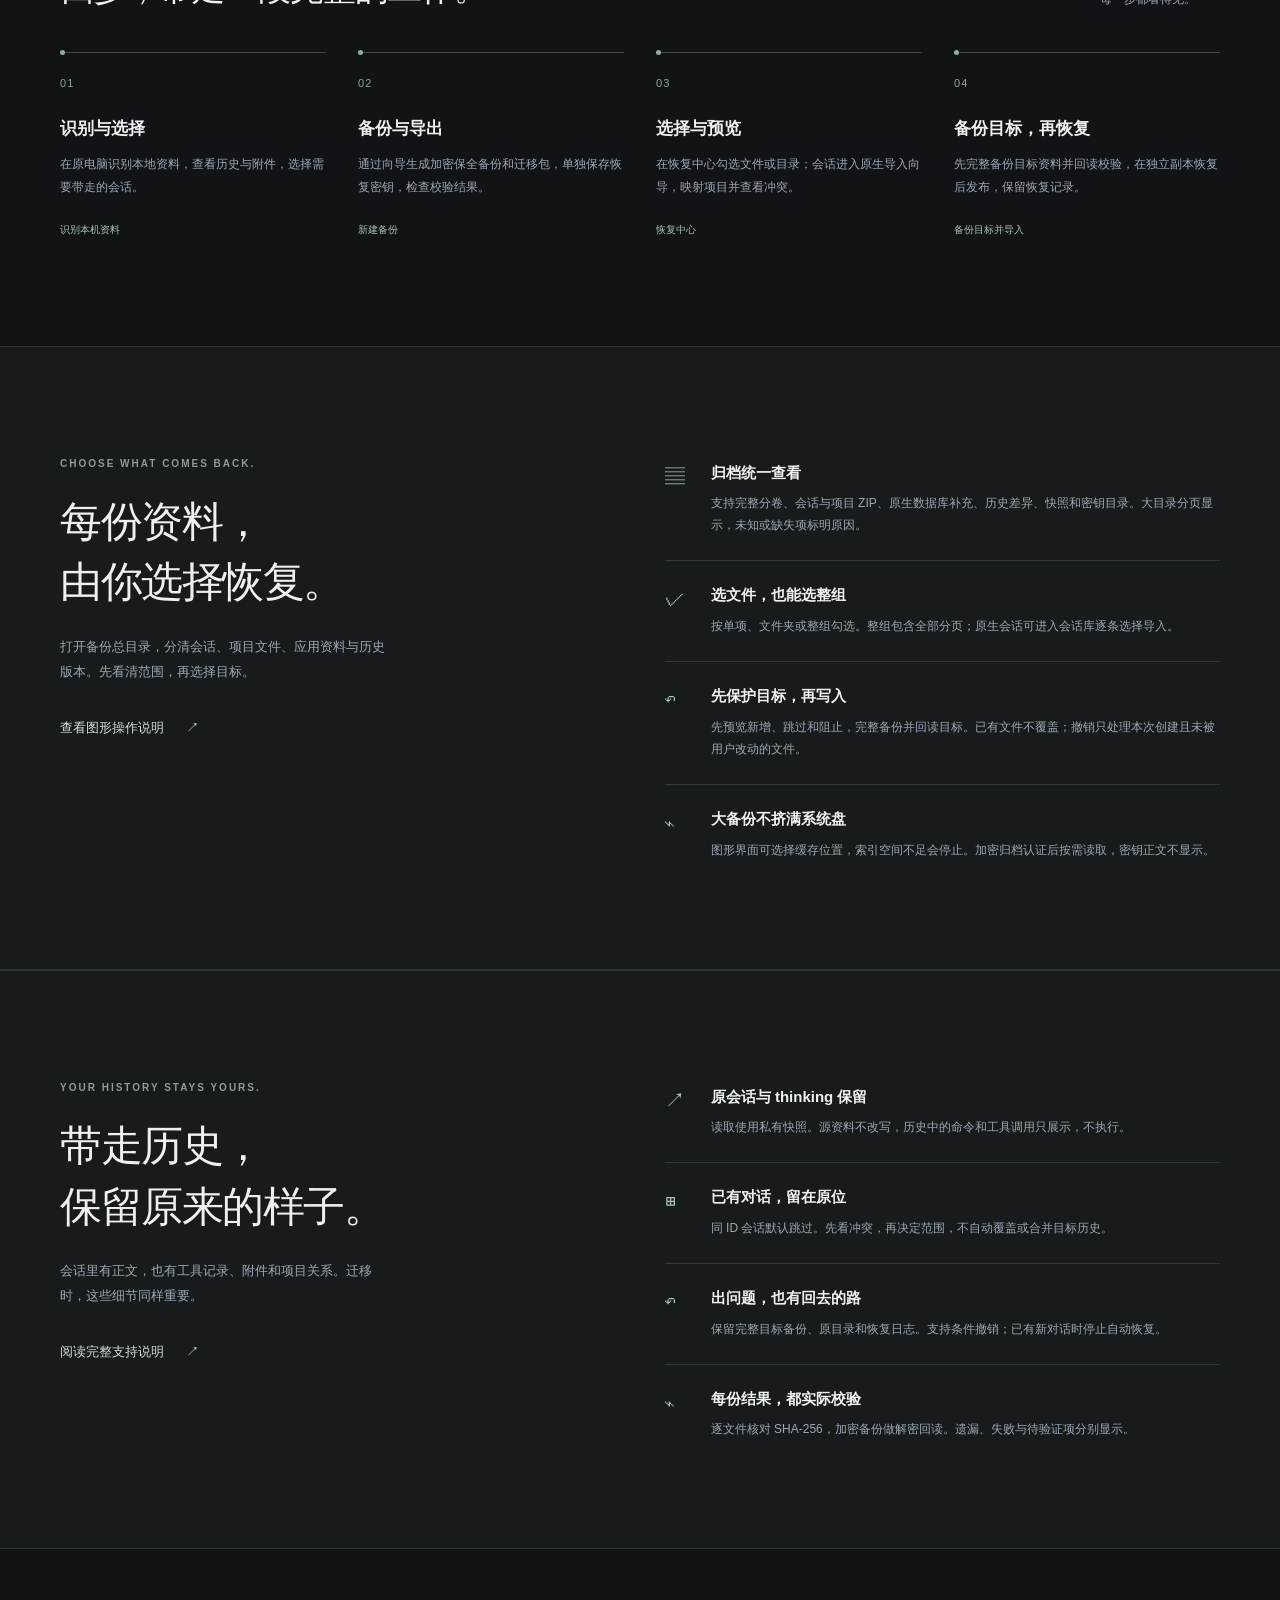
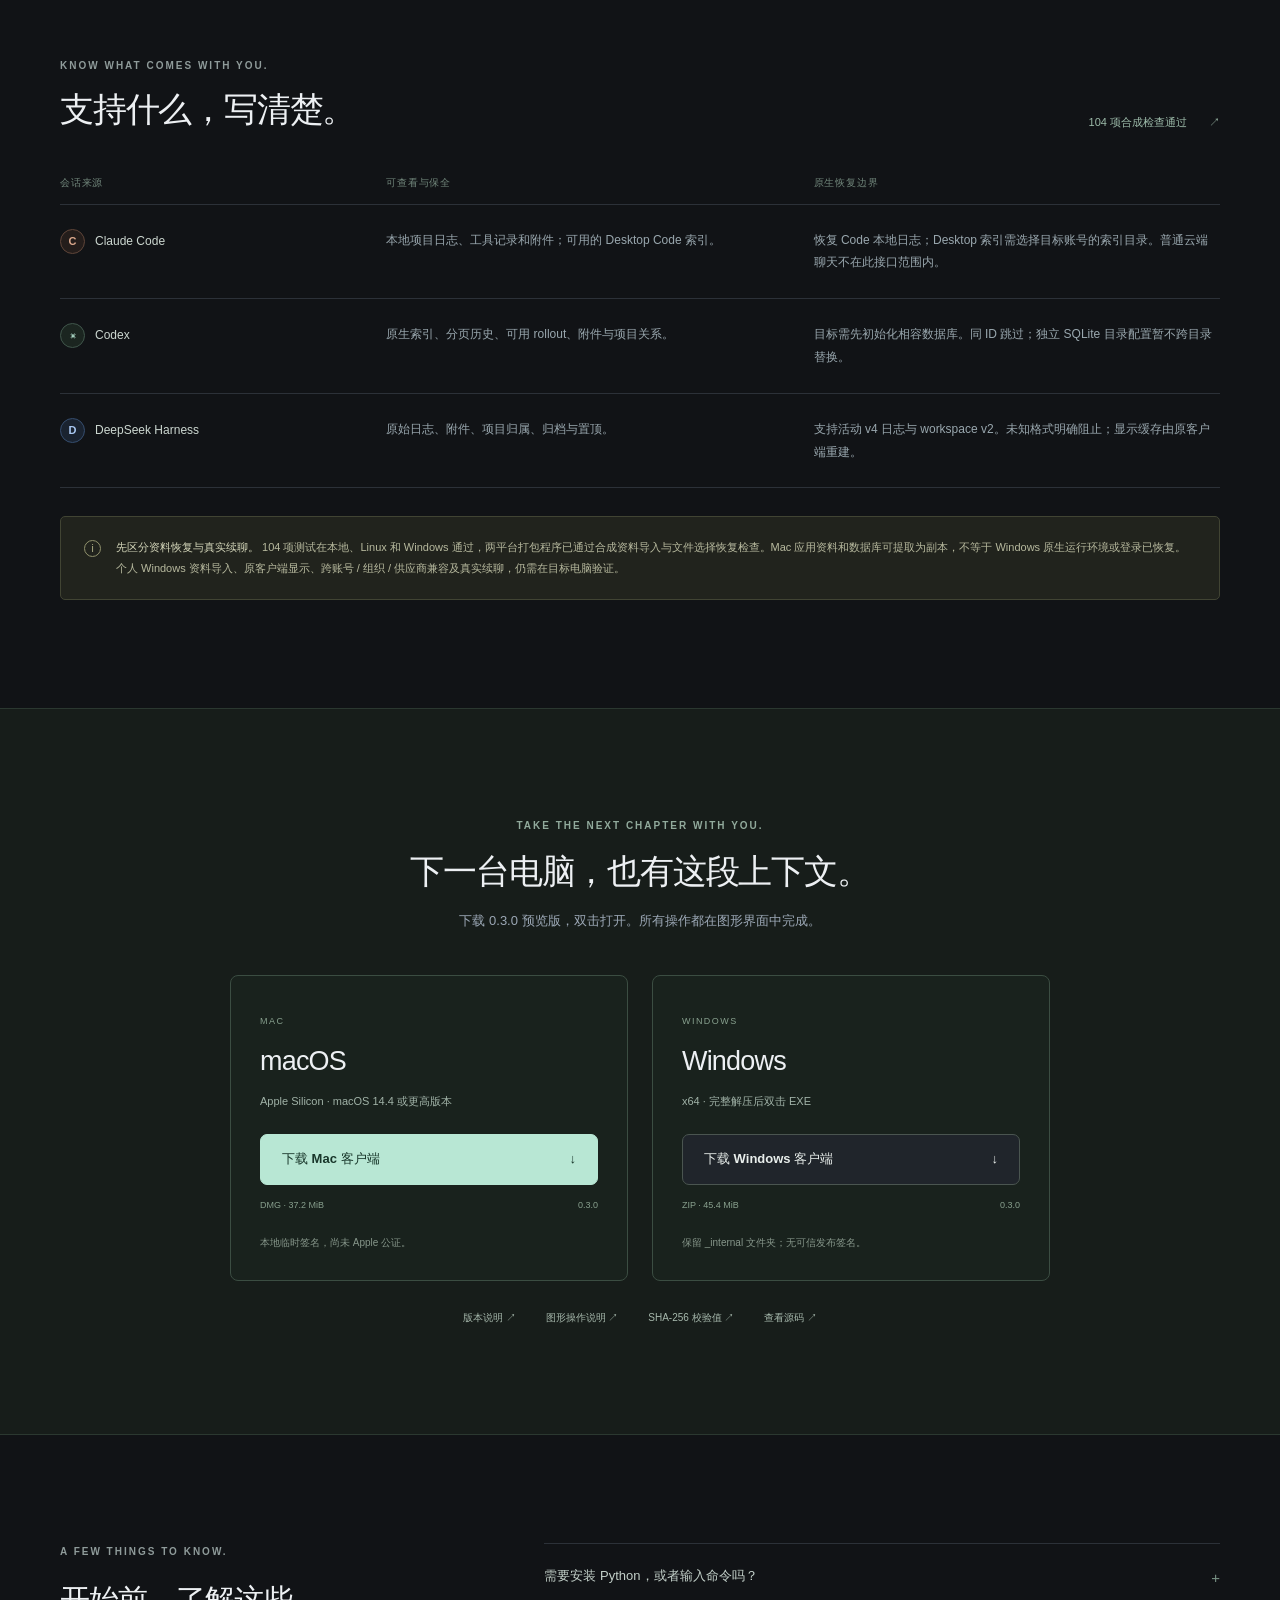
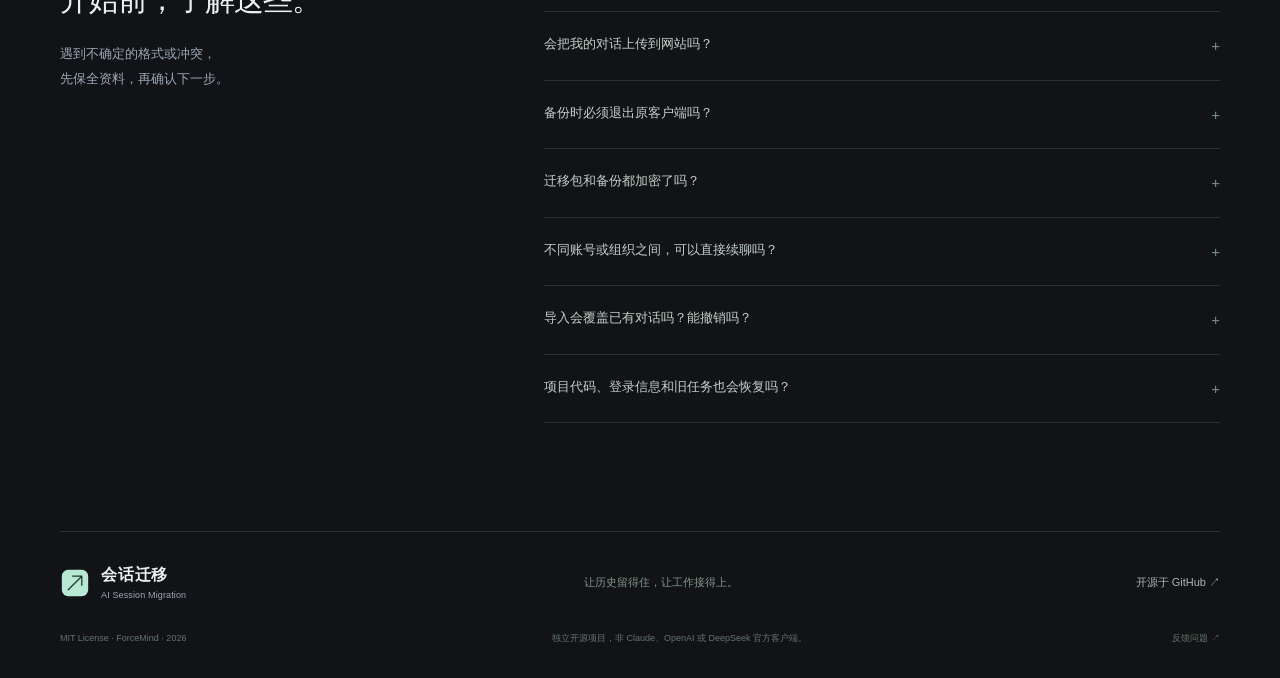
==== commit f0b42acc: "Publish 0.3.0 preview website and public recovery guide" ====
--- a/site/index.html
+++ b/site/index.html
@@ -6,7 +6,7 @@
   <meta name="color-scheme" content="dark">
   <meta name="theme-color" content="#111316">
   <title>会话迁移 · AI Session Migration — 换台电脑，接着思考</title>
-  <meta name="description" content="开源桌面会话迁移工具。在本地查看、备份与恢复 Claude Code、Codex 和 DeepSeek Harness 历史。图形化操作，先备份目标资料，再预览冲突与导入。">
+  <meta name="description" content="开源桌面会话迁移工具。在本地查看、备份与恢复 Claude Code、Codex 和 DeepSeek Harness 历史。图形化恢复中心，按会话、项目和文件选择，先预览冲突、备份目标，再恢复。">
   <meta property="og:type" content="website">
   <meta property="og:title" content="AI Session Migration · 换台电脑，接着思考">
   <meta property="og:description" content="Claude Code、Codex、DeepSeek Harness 的本地会话，带到下一台电脑。开源、图形化、保留原始历史。">
@@ -21,16 +21,16 @@
   <a class="skip" href="#main">跳到正文</a>
   <header class="masthead wrap">
     <a class="brand" href="#" aria-label="会话迁移 首页"><img src="assets/app-icon.svg" alt="" width="36" height="36"><span>会话迁移<small>AI Session Migration</small></span></a>
-    <nav aria-label="主要导航"><a href="#workflow">如何迁移</a><a href="#support">支持范围</a><a href="#faq">常见问题</a><a class="nav-source" href="https://github.com/ForceMind/ai-session-migration" target="_blank" rel="noopener noreferrer">GitHub <span aria-hidden="true">↗</span></a></nav>
+    <nav aria-label="主要导航"><a href="#workflow">如何迁移</a><a href="#recovery">恢复中心</a><a href="#support">支持范围</a><a href="#faq">常见问题</a><a class="nav-source" href="https://github.com/ForceMind/ai-session-migration" target="_blank" rel="noopener noreferrer">GitHub <span aria-hidden="true">↗</span></a></nav>
     <a class="button compact" href="#download">下载客户端 <span aria-hidden="true">↙</span></a>
   </header>
 
   <main id="main">
     <section class="hero wrap" aria-labelledby="hero-title">
-      <a class="release-pill" href="https://github.com/ForceMind/ai-session-migration/releases/tag/v0.2.0"><span class="live-dot" aria-hidden="true"></span>0.2.0 预览版<span class="pill-divider">/</span>已支持图形化导入<span aria-hidden="true">↗</span></a>
+      <a class="release-pill" href="https://github.com/ForceMind/ai-session-migration/releases/tag/v0.3.0"><span class="live-dot" aria-hidden="true"></span>0.3.0 预览版<span class="pill-divider">/</span>新增恢复中心<span aria-hidden="true">↗</span></a>
       <p class="eyebrow">LOCAL HISTORY. NEXT CHAPTER.</p>
       <h1 id="hero-title">换台电脑，<br><span>接着思考。</span></h1>
-      <p class="hero-description">讨论过的方案，走过的弯路，还没做完的项目。<br class="desktop-only">把本地 AI 会话整理、备份，带到下一台电脑。</p>
+      <p class="hero-description">讨论过的方案，走过的弯路，还没做完的项目。<br class="desktop-only">把本地 AI 会话与项目资料整理、备份，选择恢复到下一台电脑。</p>
       <div class="hero-actions"><a class="button primary" href="#download">下载桌面客户端 <span aria-hidden="true">↓</span></a><a class="text-link" href="#workflow">看看迁移流程 <span aria-hidden="true">→</span></a></div>
       <p class="hero-note">Mac Apple Silicon · Windows x64 · 无需 Python 或命令行</p>
       <div class="providers" aria-label="支持的会话来源"><span><i class="provider-mark claude" aria-hidden="true">C</i>Claude Code</span><span><i class="provider-mark codex" aria-hidden="true">⌘</i>Codex</span><span><i class="provider-mark deepseek" aria-hidden="true">D</i>DeepSeek Harness</span></div>
@@ -40,7 +40,7 @@
       <section class="product-preview" aria-label="桌面界面示意，全部为合成示例内容">
         <div class="window-bar"><span class="window-dots" aria-hidden="true"><i></i><i></i><i></i></span><span>AI Session Migration</span><span class="demo-label">合成示例 · 界面示意</span></div>
         <div class="preview-body">
-          <aside class="demo-sidebar" aria-hidden="true"><div class="demo-brand">↗ <b>会话迁移</b></div><div class="demo-nav active">▤ <span>会话库</span></div><div class="demo-nav">▣ <span>备份库</span></div><div class="demo-nav">⇄ <span>迁移清单</span></div><div class="demo-nav">↙ <span>导入记录</span></div><small>来源</small><div class="demo-provider"><i class="tiny-dot peach"></i>Claude Code</div><div class="demo-provider"><i class="tiny-dot mint"></i>Codex</div><div class="demo-provider"><i class="tiny-dot blue"></i>DeepSeek Harness</div><small>项目</small><div class="demo-nav">⌑ <span>示例项目</span></div><div class="demo-local">● 本地优先 · 开源</div></aside>
+          <aside class="demo-sidebar" aria-hidden="true"><div class="demo-brand">↗ <b>会话迁移</b></div><div class="demo-nav active">▤ <span>会话库</span></div><div class="demo-nav">▣ <span>备份库</span></div><div class="demo-nav">↳ <span>恢复中心</span></div><div class="demo-nav">⇄ <span>迁移清单</span></div><div class="demo-nav">↙ <span>导入记录</span></div><small>来源</small><div class="demo-provider"><i class="tiny-dot peach"></i>Claude Code</div><div class="demo-provider"><i class="tiny-dot mint"></i>Codex</div><div class="demo-provider"><i class="tiny-dot blue"></i>DeepSeek Harness</div><small>项目</small><div class="demo-nav">⌑ <span>示例项目</span></div><div class="demo-local">● 本地优先 · 开源</div></aside>
           <div class="demo-workspace">
             <div class="demo-heading"><div><h2>会话库</h2><p>所有本地记录，在一个地方整理</p></div><div class="demo-tools"><span>打开迁移包</span><span>导入到本机</span><span class="demo-primary">新建备份</span></div></div>
             <div class="demo-columns">
@@ -51,21 +51,23 @@
         </div>
         <div class="preview-footer"><span>● 资料在本地处理</span><span>导入前先预览冲突、备份目标资料</span></div>
       </section>
-      <p class="preview-caption">基于已实现的原生桌面客户端设计。上方为合成内容示意，不读取访客电脑资料。</p>
+      <p class="preview-caption">会话库合成示意，沿用原生客户端布局；0.3.0 新增恢复中心。此页面不读取访客电脑资料。</p>
     </div>
 
     <section class="workflow wrap section" id="workflow" aria-labelledby="workflow-title">
       <div class="section-heading"><div><p class="eyebrow">A SMALL MOVE, WITH YOUR HISTORY.</p><h2 id="workflow-title">四步，带走一段完整的工作。</h2></div><p>从原电脑到目标电脑，<br>每一步都看得见。</p></div>
-      <ol class="steps"><li><span class="step-number">01</span><h3>识别与选择</h3><p>在原电脑识别本地资料，查看历史与附件，选择需要带走的会话。</p><span class="step-action">识别本机资料</span></li><li><span class="step-number">02</span><h3>备份与导出</h3><p>通过向导生成加密保全备份和迁移包，单独保存恢复密钥，检查校验结果。</p><span class="step-action">新建备份</span></li><li><span class="step-number">03</span><h3>映射与预览</h3><p>在新电脑打开迁移包，映射项目文件夹，查看新增、跳过与阻止的记录。</p><span class="step-action">预览冲突</span></li><li><span class="step-number">04</span><h3>备份目标，再恢复</h3><p>先完整备份目标资料并回读校验，在独立副本恢复后发布，保留恢复记录。</p><span class="step-action">备份目标并导入</span></li></ol>
+      <ol class="steps"><li><span class="step-number">01</span><h3>识别与选择</h3><p>在原电脑识别本地资料，查看历史与附件，选择需要带走的会话。</p><span class="step-action">识别本机资料</span></li><li><span class="step-number">02</span><h3>备份与导出</h3><p>通过向导生成加密保全备份和迁移包，单独保存恢复密钥，检查校验结果。</p><span class="step-action">新建备份</span></li><li><span class="step-number">03</span><h3>选择与预览</h3><p>在恢复中心勾选文件或目录；会话进入原生导入向导，映射项目并查看冲突。</p><span class="step-action">恢复中心</span></li><li><span class="step-number">04</span><h3>备份目标，再恢复</h3><p>先完整备份目标资料并回读校验，在独立副本恢复后发布，保留恢复记录。</p><span class="step-action">备份目标并导入</span></li></ol>
     </section>
+
+    <section class="care section" id="recovery" aria-labelledby="recovery-title"><div class="wrap care-grid"><div class="care-intro"><p class="eyebrow">CHOOSE WHAT COMES BACK.</p><h2 id="recovery-title">每份资料，<br>由你选择恢复。</h2><p>打开备份总目录，分清会话、项目文件、应用资料与历史版本。先看清范围，再选择目标。</p><a class="text-link" href="https://github.com/ForceMind/ai-session-migration/releases/download/v0.3.0/GUI-0.3.0-Guide.txt">查看图形操作说明 <span aria-hidden="true">↗</span></a></div><div class="care-list"><article><span aria-hidden="true">▤</span><div><h3>归档统一查看</h3><p>支持完整分卷、会话与项目 ZIP、原生数据库补充、历史差异、快照和密钥目录。大目录分页显示，未知或缺失项标明原因。</p></div></article><article><span aria-hidden="true">✓</span><div><h3>选文件，也能选整组</h3><p>按单项、文件夹或整组勾选。整组包含全部分页；原生会话可进入会话库逐条选择导入。</p></div></article><article><span aria-hidden="true">↶</span><div><h3>先保护目标，再写入</h3><p>先预览新增、跳过和阻止，完整备份并回读目标。已有文件不覆盖；撤销只处理本次创建且未被用户改动的文件。</p></div></article><article><span aria-hidden="true">⌁</span><div><h3>大备份不挤满系统盘</h3><p>图形界面可选择缓存位置，索引空间不足会停止。加密归档认证后按需读取，密钥正文不显示。</p></div></article></div></div></section>
 
     <section class="care section" aria-labelledby="care-title"><div class="wrap care-grid"><div class="care-intro"><p class="eyebrow">YOUR HISTORY STAYS YOURS.</p><h2 id="care-title">带走历史，<br>保留原来的样子。</h2><p>会话里有正文，也有工具记录、附件和项目关系。迁移时，这些细节同样重要。</p><a class="text-link" href="https://github.com/ForceMind/ai-session-migration/blob/main/README.md" target="_blank" rel="noopener noreferrer">阅读完整支持说明 <span aria-hidden="true">↗</span></a></div><div class="care-list"><article><span aria-hidden="true">↗</span><div><h3>原会话与 thinking 保留</h3><p>读取使用私有快照。源资料不改写，历史中的命令和工具调用只展示，不执行。</p></div></article><article><span aria-hidden="true">⊞</span><div><h3>已有对话，留在原位</h3><p>同 ID 会话默认跳过。先看冲突，再决定范围，不自动覆盖或合并目标历史。</p></div></article><article><span aria-hidden="true">↶</span><div><h3>出问题，也有回去的路</h3><p>保留完整目标备份、原目录和恢复日志。支持条件撤销；已有新对话时停止自动恢复。</p></div></article><article><span aria-hidden="true">⌁</span><div><h3>每份结果，都实际校验</h3><p>逐文件核对 SHA-256，加密备份做解密回读。遗漏、失败与待验证项分别显示。</p></div></article></div></div></section>
 
-    <section class="support wrap section" id="support" aria-labelledby="support-title"><div class="section-heading"><div><p class="eyebrow">KNOW WHAT COMES WITH YOU.</p><h2 id="support-title">支持什么，写清楚。</h2></div><a class="text-link" href="https://github.com/ForceMind/ai-session-migration/actions/runs/41967795744" target="_blank" rel="noopener noreferrer">35 项检查通过 <span aria-hidden="true">↗</span></a></div><div class="table-scroll"><table><caption class="sr-only">0.2.0 会话来源与恢复边界</caption><thead><tr><th scope="col">会话来源</th><th scope="col">可查看与保全</th><th scope="col">原生恢复边界</th></tr></thead><tbody><tr><th scope="row"><i class="provider-mark claude" aria-hidden="true">C</i>Claude Code</th><td>本地项目日志、工具记录和附件；可用的 Desktop Code 索引。</td><td>恢复 Code 本地日志；Desktop 索引需选择目标账号的索引目录。普通云端聊天不在此接口范围内。</td></tr><tr><th scope="row"><i class="provider-mark codex" aria-hidden="true">⌘</i>Codex</th><td>原生索引、分页历史、可用 rollout、附件与项目关系。</td><td>目标需先初始化相容数据库。同 ID 跳过；独立 SQLite 目录配置暂不跨目录替换。</td></tr><tr><th scope="row"><i class="provider-mark deepseek" aria-hidden="true">D</i>DeepSeek Harness</th><td>原始日志、附件、项目归属、归档与置顶。</td><td>支持活动 v4 日志与 workspace v2。未知格式明确阻止；显示缓存由原客户端重建。</td></tr></tbody></table></div><div class="validation-note"><span class="note-symbol" aria-hidden="true">i</span><p><strong>先区分资料恢复与真实续聊。</strong> Mac 与 Windows 打包程序已通过合成资料导入检查。个人 Windows 资料导入、原客户端显示、跨账号 / 组织 / 供应商兼容及真实续聊，仍需在目标电脑验证。</p></div></section>
+    <section class="support wrap section" id="support" aria-labelledby="support-title"><div class="section-heading"><div><p class="eyebrow">KNOW WHAT COMES WITH YOU.</p><h2 id="support-title">支持什么，写清楚。</h2></div><a class="text-link" href="https://github.com/ForceMind/ai-session-migration/actions/runs/42198293965" target="_blank" rel="noopener noreferrer">104 项合成检查通过 <span aria-hidden="true">↗</span></a></div><div class="table-scroll"><table><caption class="sr-only">0.3.0 会话来源与恢复边界</caption><thead><tr><th scope="col">会话来源</th><th scope="col">可查看与保全</th><th scope="col">原生恢复边界</th></tr></thead><tbody><tr><th scope="row"><i class="provider-mark claude" aria-hidden="true">C</i>Claude Code</th><td>本地项目日志、工具记录和附件；可用的 Desktop Code 索引。</td><td>恢复 Code 本地日志；Desktop 索引需选择目标账号的索引目录。普通云端聊天不在此接口范围内。</td></tr><tr><th scope="row"><i class="provider-mark codex" aria-hidden="true">⌘</i>Codex</th><td>原生索引、分页历史、可用 rollout、附件与项目关系。</td><td>目标需先初始化相容数据库。同 ID 跳过；独立 SQLite 目录配置暂不跨目录替换。</td></tr><tr><th scope="row"><i class="provider-mark deepseek" aria-hidden="true">D</i>DeepSeek Harness</th><td>原始日志、附件、项目归属、归档与置顶。</td><td>支持活动 v4 日志与 workspace v2。未知格式明确阻止；显示缓存由原客户端重建。</td></tr></tbody></table></div><div class="validation-note"><span class="note-symbol" aria-hidden="true">i</span><p><strong>先区分资料恢复与真实续聊。</strong> 104 项测试在本地、Linux 和 Windows 通过，两平台打包程序已通过合成资料导入与文件选择恢复检查。Mac 应用资料和数据库可提取为副本，不等于 Windows 原生运行环境或登录已恢复。个人 Windows 资料导入、原客户端显示、跨账号 / 组织 / 供应商兼容及真实续聊，仍需在目标电脑验证。</p></div></section>
 
-    <section class="download section" id="download" aria-labelledby="download-title"><div class="wrap"><div class="download-heading"><p class="eyebrow">TAKE THE NEXT CHAPTER WITH YOU.</p><h2 id="download-title">下一台电脑，也有这段上下文。</h2><p>下载 0.2.0 预览版，双击打开。所有操作都在图形界面中完成。</p></div><div class="download-options"><article class="download-card"><span class="os-label">MAC</span><h3>macOS</h3><p>Apple Silicon · macOS 14.4 或更高版本</p><a class="button primary download-mac" href="https://github.com/ForceMind/ai-session-migration/releases/download/v0.2.0/AI-Session-Migration-0.2.0-mac-arm64.dmg">下载 Mac 客户端 <span aria-hidden="true">↓</span></a><div class="download-meta"><span>DMG · 38.8 MiB</span><span>0.2.0</span></div><small>本地临时签名，尚未 Apple 公证。</small></article><article class="download-card"><span class="os-label">WINDOWS</span><h3>Windows</h3><p>x64 · 完整解压后双击 EXE</p><a class="button download-windows" href="https://github.com/ForceMind/ai-session-migration/releases/download/v0.2.0/AI-Session-Migration-0.2.0-Windows-x64.zip">下载 Windows 客户端 <span aria-hidden="true">↓</span></a><div class="download-meta"><span>ZIP · 44.1 MiB</span><span>0.2.0</span></div><small>保留 _internal 文件夹；无可信发布签名。</small></article></div><div class="download-links"><a href="https://github.com/ForceMind/ai-session-migration/releases/tag/v0.2.0">版本说明 <span aria-hidden="true">↗</span></a><a href="https://github.com/ForceMind/ai-session-migration/releases/download/v0.2.0/GUI-0.2.0-Guide.txt">图形操作说明 <span aria-hidden="true">↗</span></a><a href="https://github.com/ForceMind/ai-session-migration/releases/download/v0.2.0/SHA256SUMS.txt">SHA-256 校验值 <span aria-hidden="true">↗</span></a><a href="https://github.com/ForceMind/ai-session-migration">查看源码 <span aria-hidden="true">↗</span></a></div></div></section>
+    <section class="download section" id="download" aria-labelledby="download-title"><div class="wrap"><div class="download-heading"><p class="eyebrow">TAKE THE NEXT CHAPTER WITH YOU.</p><h2 id="download-title">下一台电脑，也有这段上下文。</h2><p>下载 0.3.0 预览版，双击打开。所有操作都在图形界面中完成。</p></div><div class="download-options"><article class="download-card"><span class="os-label">MAC</span><h3>macOS</h3><p>Apple Silicon · macOS 14.4 或更高版本</p><a class="button primary download-mac" href="https://github.com/ForceMind/ai-session-migration/releases/download/v0.3.0/AI-Session-Migration-0.3.0-mac-arm64.dmg">下载 Mac 客户端 <span aria-hidden="true">↓</span></a><div class="download-meta"><span>DMG · 37.2 MiB</span><span>0.3.0</span></div><small>本地临时签名，尚未 Apple 公证。</small></article><article class="download-card"><span class="os-label">WINDOWS</span><h3>Windows</h3><p>x64 · 完整解压后双击 EXE</p><a class="button download-windows" href="https://github.com/ForceMind/ai-session-migration/releases/download/v0.3.0/AI-Session-Migration-0.3.0-Windows-x64.zip">下载 Windows 客户端 <span aria-hidden="true">↓</span></a><div class="download-meta"><span>ZIP · 45.4 MiB</span><span>0.3.0</span></div><small>保留 _internal 文件夹；无可信发布签名。</small></article></div><div class="download-links"><a href="https://github.com/ForceMind/ai-session-migration/releases/tag/v0.3.0">版本说明 <span aria-hidden="true">↗</span></a><a href="https://github.com/ForceMind/ai-session-migration/releases/download/v0.3.0/GUI-0.3.0-Guide.txt">图形操作说明 <span aria-hidden="true">↗</span></a><a href="https://github.com/ForceMind/ai-session-migration/releases/download/v0.3.0/SHA256SUMS.txt">SHA-256 校验值 <span aria-hidden="true">↗</span></a><a href="https://github.com/ForceMind/ai-session-migration">查看源码 <span aria-hidden="true">↗</span></a></div></div></section>
 
-    <section class="faq wrap section" id="faq" aria-labelledby="faq-title"><div><p class="eyebrow">A FEW THINGS TO KNOW.</p><h2 id="faq-title">开始前，了解这些。</h2><p>遇到不确定的格式或冲突，<br>先保全资料，再确认下一步。</p></div><div class="questions"><details><summary>需要安装 Python，或者输入命令吗？<span aria-hidden="true">+</span></summary><p>不需要。客户端内置运行环境。Mac 打开 DMG 中的应用；Windows 完整解压 ZIP，保留 _internal，再双击 AI Session Migration.exe。备份、校验、冲突预览与导入都通过窗口完成。</p></details><details><summary>会把我的对话上传到网站吗？<span aria-hidden="true">+</span></summary><p>不会。网站仅介绍软件和提供下载入口，不扫描本机资料，也没有会话上传功能。客户端在本地读取和处理资料；私密备份、附件与恢复密钥由你保管。</p></details><details><summary>备份时必须退出原客户端吗？<span aria-hidden="true">+</span></summary><p>在线备份可以保持原客户端运行，但它是按文件和数据库分别取得的快照，不代表跨文件同一时刻。遗漏与来源变化会记录。向目标原客户端导入时，需要先正常退出它及相关后台任务。</p></details><details><summary>迁移包和备份都加密了吗？<span aria-hidden="true">+</span></summary><p>会话保全 ASMB 使用加密保护，恢复密钥需单独保存。Windows 会话迁移 ZIP 和导入前的完整目标 ZIP 未加密，仍可能包含私密历史、附件或目标机凭据，请保存在私密位置。</p></details><details><summary>不同账号或组织之间，可以直接续聊吗？<span aria-hidden="true">+</span></summary><p>可以选择目标自己的资料目录和 Desktop Code 索引容器，工具不搬运源登录材料。资料恢复、原客户端显示与模型是否接受这段历史是不同的检查，跨账号、组织、供应商的真实续聊需要在目标电脑单独验证。</p></details><details><summary>导入会覆盖已有对话吗？能撤销吗？<span aria-hidden="true">+</span></summary><p>同 ID 会话默认跳过。发布前先完整备份目标目录，并在独立副本恢复和核验。若目标仍与导入结果一致，可以条件撤销；已有新对话时会拒绝自动撤销。异常退出可从“导入记录”打开备份目录中的恢复记录。</p></details><details><summary>项目代码、登录信息和旧任务也会恢复吗？<span aria-hidden="true">+</span></summary><p>导入只映射会话归属，不覆盖、写入或执行项目工作文件。目标项目需要另行准备；源登录、远程连接、Goals、队列和执行配置不导入。源正文、thinking 和原始文件保留，不对历史文本做全局路径替换。</p></details></div></section>
+    <section class="faq wrap section" id="faq" aria-labelledby="faq-title"><div><p class="eyebrow">A FEW THINGS TO KNOW.</p><h2 id="faq-title">开始前，了解这些。</h2><p>遇到不确定的格式或冲突，<br>先保全资料，再确认下一步。</p></div><div class="questions"><details><summary>需要安装 Python，或者输入命令吗？<span aria-hidden="true">+</span></summary><p>不需要。客户端内置运行环境。Mac 打开 DMG 中的应用；Windows 完整解压 ZIP，保留 _internal，再双击 AI Session Migration.exe。备份、校验、冲突预览与导入都通过窗口完成。</p></details><details><summary>会把我的对话上传到网站吗？<span aria-hidden="true">+</span></summary><p>不会。网站仅介绍软件和提供下载入口，不扫描本机资料，也没有会话上传功能。客户端在本地读取和处理资料；私密备份、附件与恢复密钥由你保管。</p></details><details><summary>备份时必须退出原客户端吗？<span aria-hidden="true">+</span></summary><p>在线备份可以保持原客户端运行，但它是按文件和数据库分别取得的快照，不代表跨文件同一时刻。遗漏与来源变化会记录。向目标原客户端导入时，需要先正常退出它及相关后台任务。</p></details><details><summary>迁移包和备份都加密了吗？<span aria-hidden="true">+</span></summary><p>会话保全 ASMB 使用加密保护，恢复密钥需单独保存。Windows 会话迁移 ZIP、项目文件 ZIP 和导入/恢复前的目标备份未加密，仍可能包含私密历史、附件或目标机凭据，请保存在私密位置。</p></details><details><summary>不同账号或组织之间，可以直接续聊吗？<span aria-hidden="true">+</span></summary><p>可以选择目标自己的资料目录和 Desktop Code 索引容器，工具不搬运源登录材料。资料恢复、原客户端显示与模型是否接受这段历史是不同的检查，跨账号、组织、供应商的真实续聊需要在目标电脑单独验证。</p></details><details><summary>导入会覆盖已有对话吗？能撤销吗？<span aria-hidden="true">+</span></summary><p>同 ID 会话默认跳过。发布前先完整备份目标目录，并在独立副本恢复和核验。若目标仍与导入结果一致，可以条件撤销；已有新对话时会拒绝自动撤销。异常退出可从“导入记录”打开备份目录中的恢复记录。</p></details><details><summary>项目代码、登录信息和旧任务也会恢复吗？<span aria-hidden="true">+</span></summary><p>恢复中心可勾选项目代码、应用资料和旧版本，恢复为独立文件副本；Mac 专用资料不保证直接用于 Windows。原生会话导入仅映射项目归属，目标工作文件可先通过恢复中心准备。源登录、远程连接、Goals、队列和执行配置不随会话导入；历史命令不执行，原正文和 thinking 保留。</p></details></div></section>
   </main>
 
   <footer class="wrap footer"><div class="footer-top"><a class="brand" href="#"><img src="assets/app-icon.svg" alt="" width="30" height="30"><span>会话迁移<small>AI Session Migration</small></span></a><span>让历史留得住，让工作接得上。</span><a href="https://github.com/ForceMind/ai-session-migration" target="_blank" rel="noopener noreferrer">开源于 GitHub ↗</a></div><div class="footer-bottom"><span>MIT License · ForceMind · 2026</span><span>独立开源项目，非 Claude、OpenAI 或 DeepSeek 官方客户端。</span><a href="https://github.com/ForceMind/ai-session-migration/issues">反馈问题 ↗</a></div></footer>
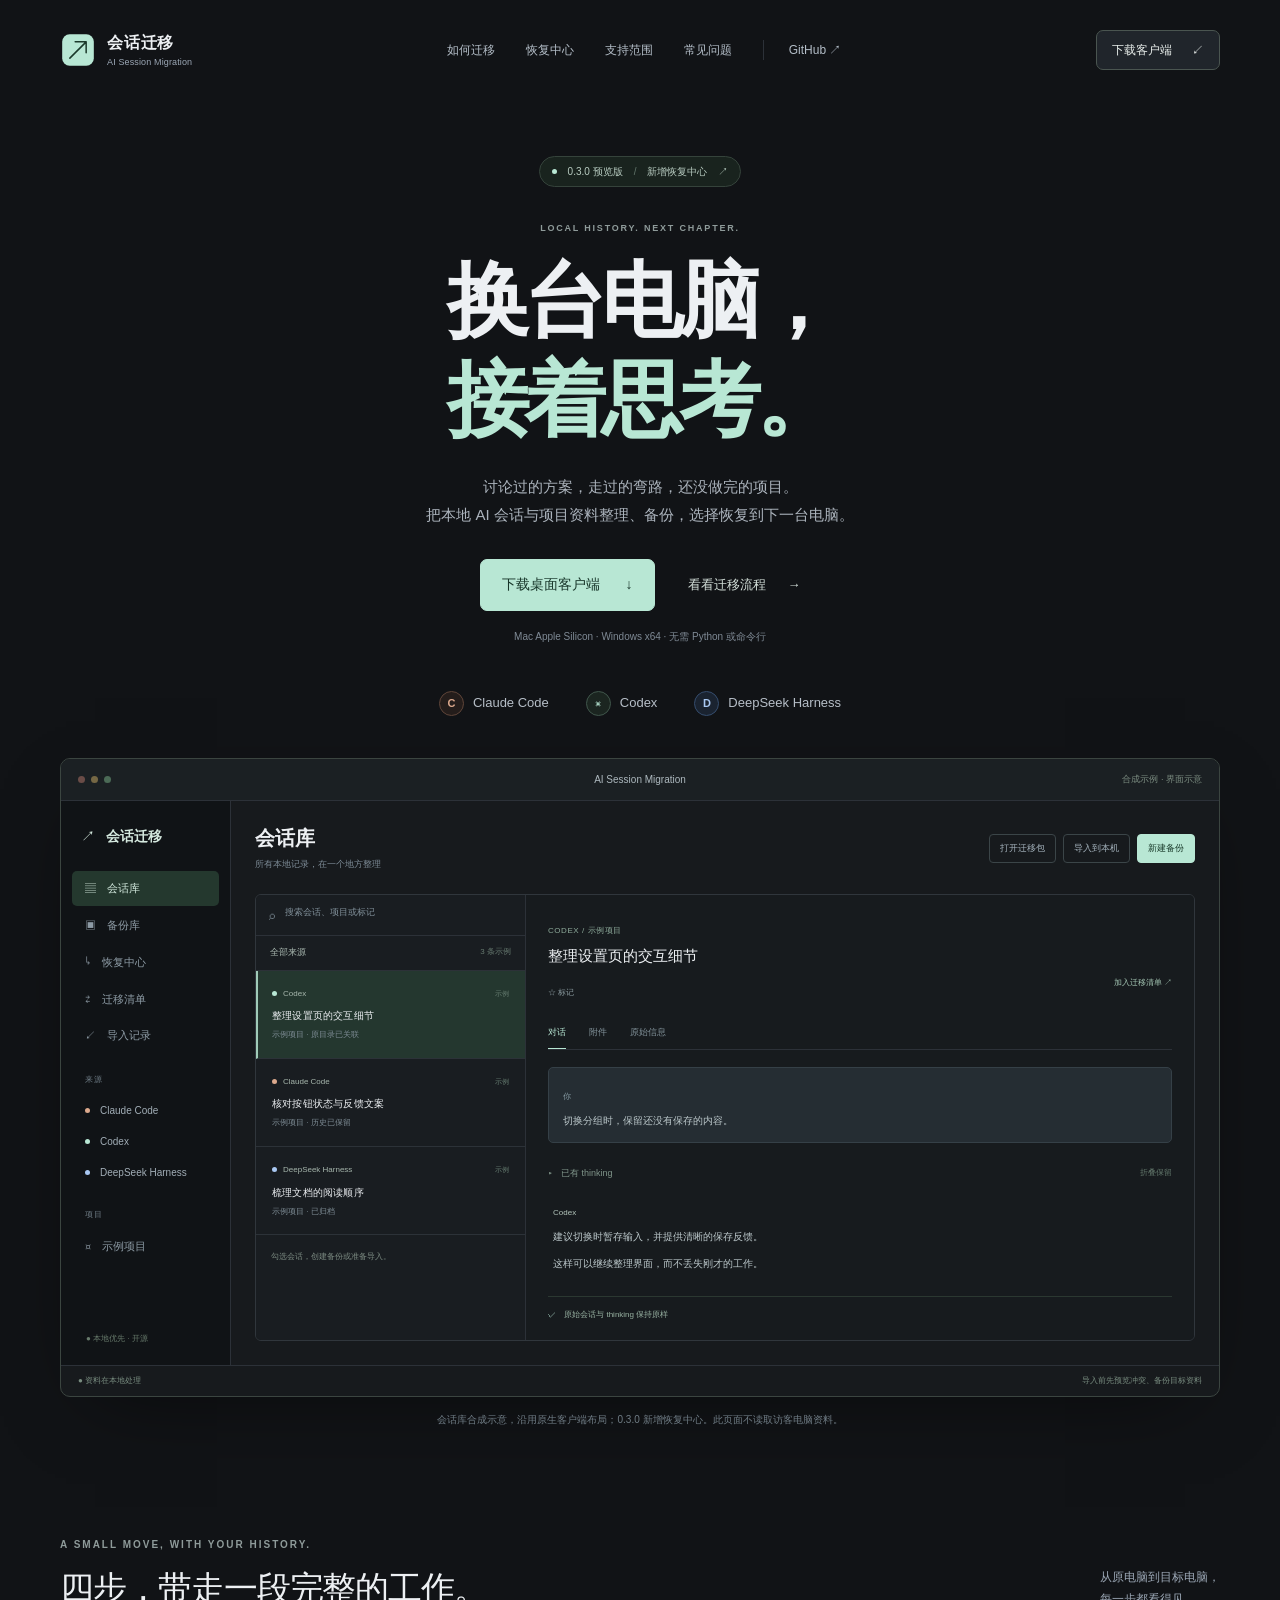
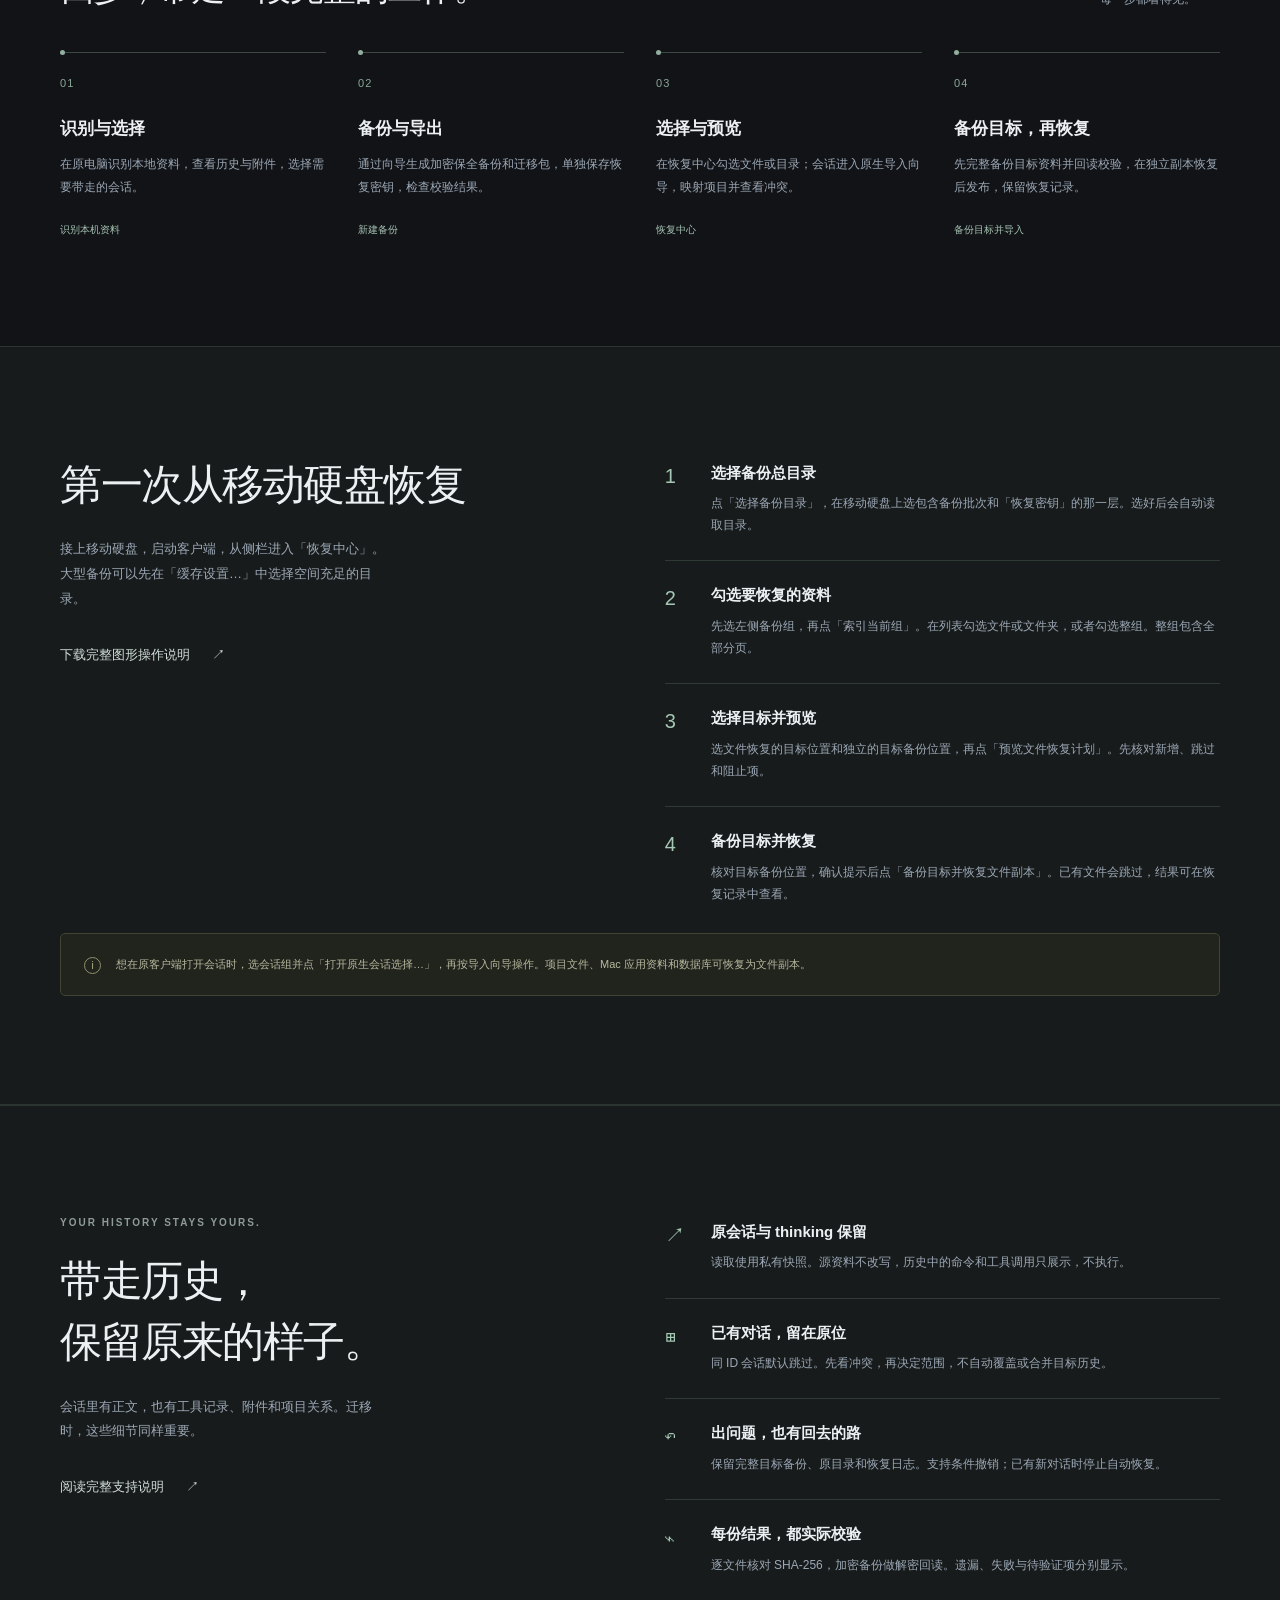
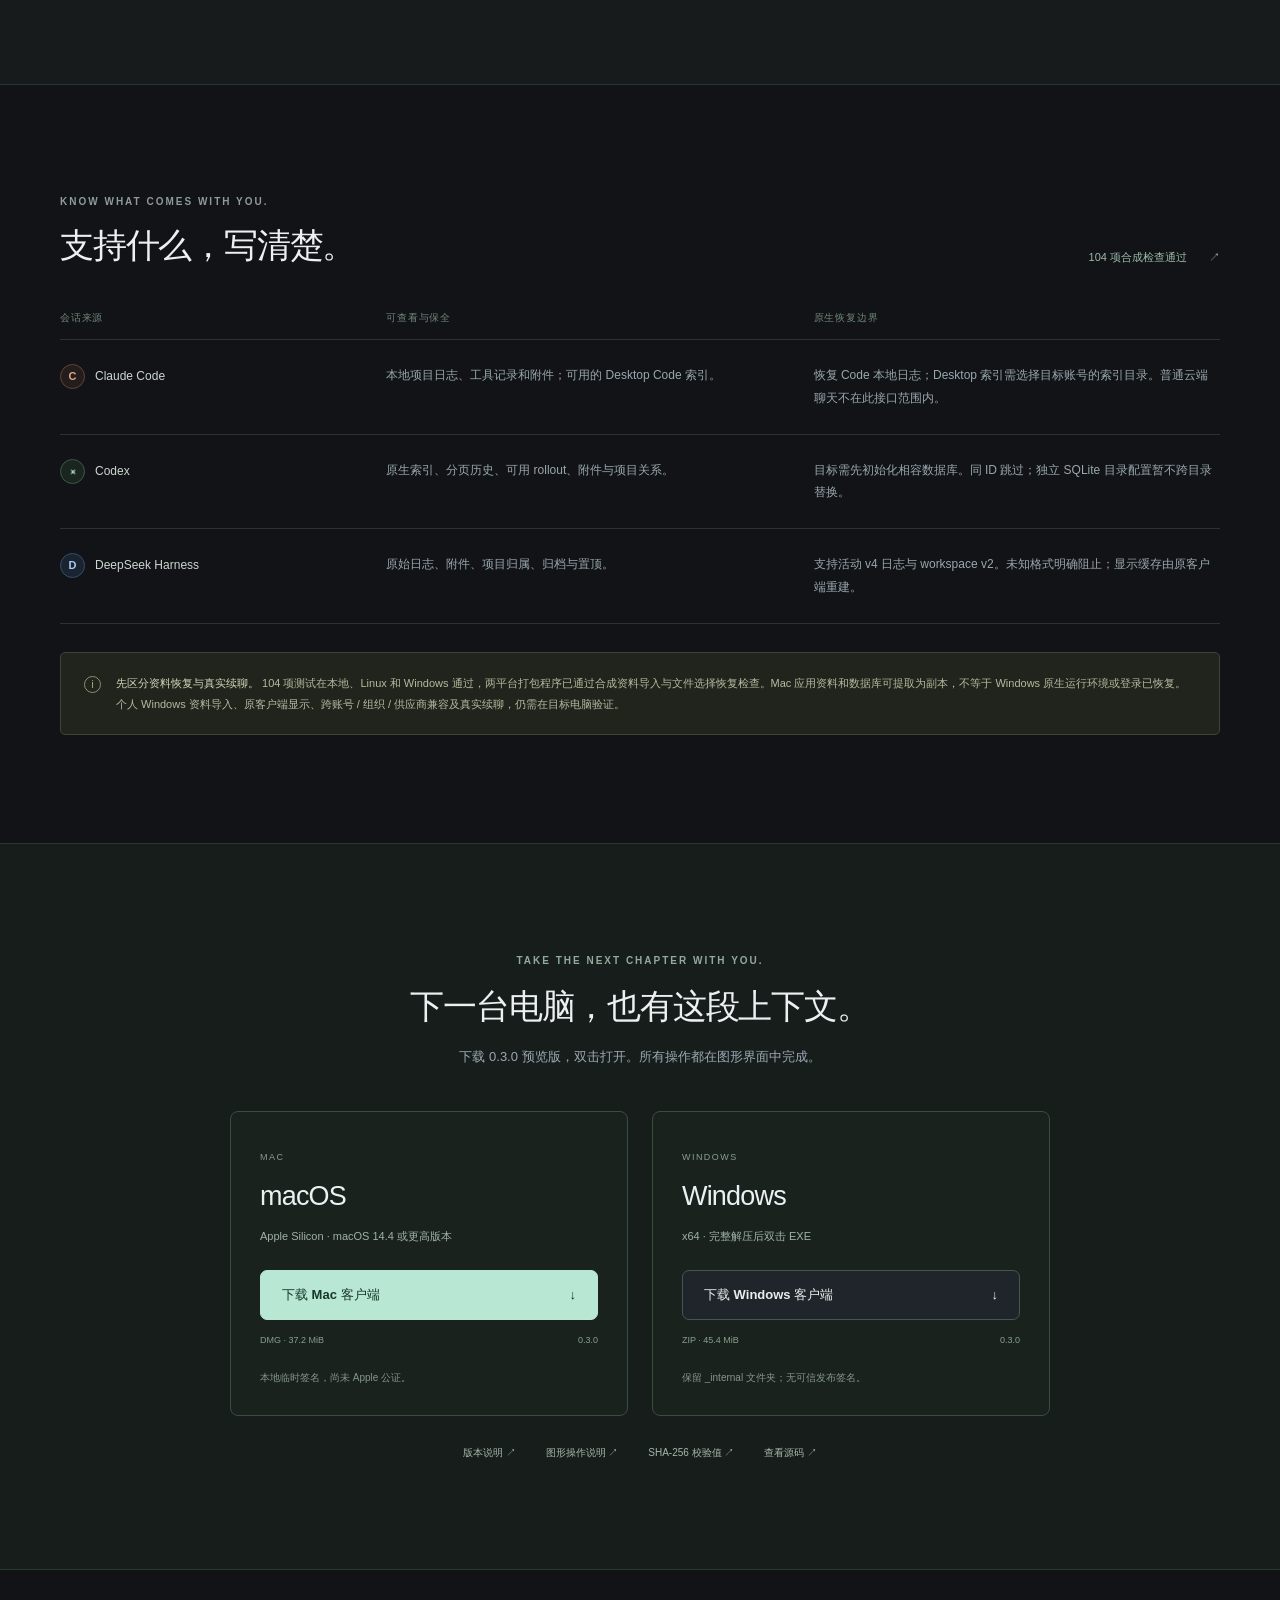
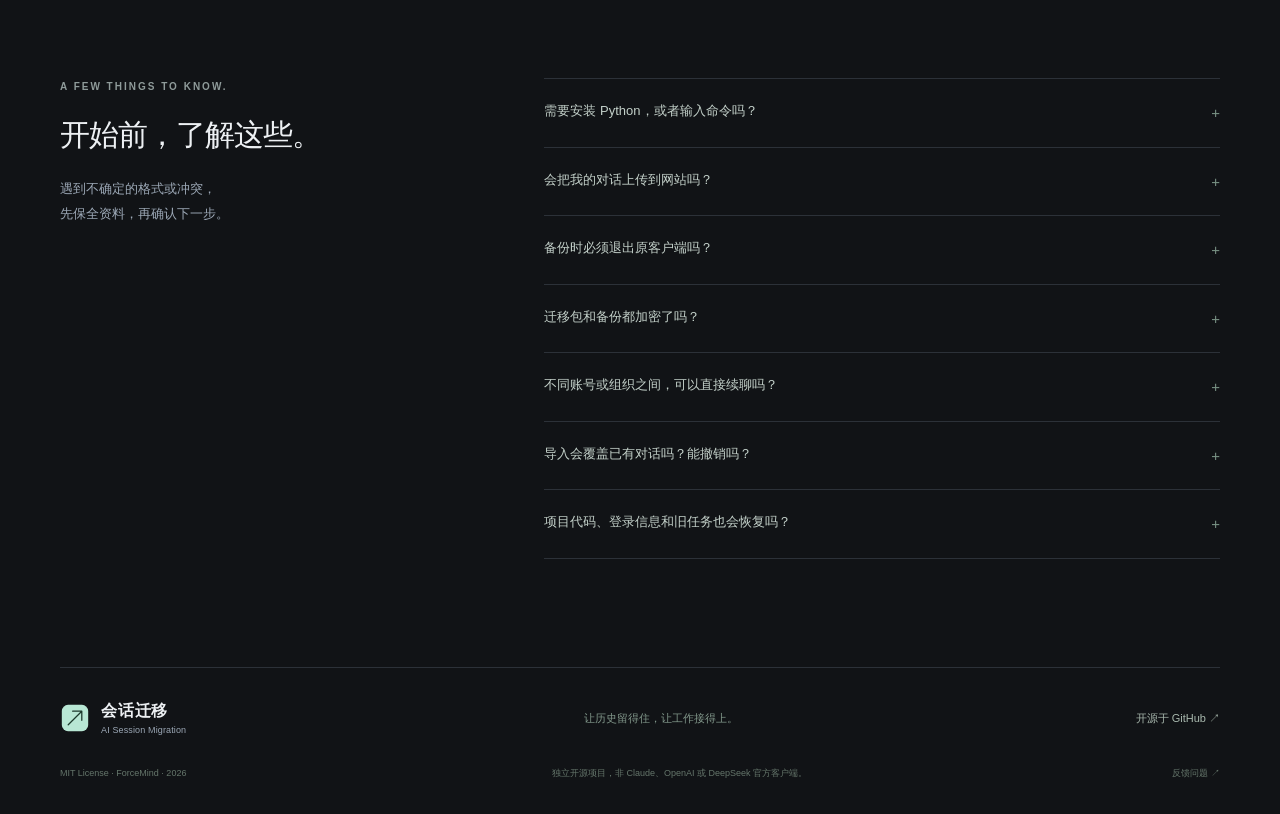
==== commit 211216eb: "Clarify first-time recovery steps on the website" ====
--- a/site/index.html
+++ b/site/index.html
@@ -59,7 +59,22 @@
       <ol class="steps"><li><span class="step-number">01</span><h3>识别与选择</h3><p>在原电脑识别本地资料，查看历史与附件，选择需要带走的会话。</p><span class="step-action">识别本机资料</span></li><li><span class="step-number">02</span><h3>备份与导出</h3><p>通过向导生成加密保全备份和迁移包，单独保存恢复密钥，检查校验结果。</p><span class="step-action">新建备份</span></li><li><span class="step-number">03</span><h3>选择与预览</h3><p>在恢复中心勾选文件或目录；会话进入原生导入向导，映射项目并查看冲突。</p><span class="step-action">恢复中心</span></li><li><span class="step-number">04</span><h3>备份目标，再恢复</h3><p>先完整备份目标资料并回读校验，在独立副本恢复后发布，保留恢复记录。</p><span class="step-action">备份目标并导入</span></li></ol>
     </section>
 
-    <section class="care section" id="recovery" aria-labelledby="recovery-title"><div class="wrap care-grid"><div class="care-intro"><p class="eyebrow">CHOOSE WHAT COMES BACK.</p><h2 id="recovery-title">每份资料，<br>由你选择恢复。</h2><p>打开备份总目录，分清会话、项目文件、应用资料与历史版本。先看清范围，再选择目标。</p><a class="text-link" href="https://github.com/ForceMind/ai-session-migration/releases/download/v0.3.0/GUI-0.3.0-Guide.txt">查看图形操作说明 <span aria-hidden="true">↗</span></a></div><div class="care-list"><article><span aria-hidden="true">▤</span><div><h3>归档统一查看</h3><p>支持完整分卷、会话与项目 ZIP、原生数据库补充、历史差异、快照和密钥目录。大目录分页显示，未知或缺失项标明原因。</p></div></article><article><span aria-hidden="true">✓</span><div><h3>选文件，也能选整组</h3><p>按单项、文件夹或整组勾选。整组包含全部分页；原生会话可进入会话库逐条选择导入。</p></div></article><article><span aria-hidden="true">↶</span><div><h3>先保护目标，再写入</h3><p>先预览新增、跳过和阻止，完整备份并回读目标。已有文件不覆盖；撤销只处理本次创建且未被用户改动的文件。</p></div></article><article><span aria-hidden="true">⌁</span><div><h3>大备份不挤满系统盘</h3><p>图形界面可选择缓存位置，索引空间不足会停止。加密归档认证后按需读取，密钥正文不显示。</p></div></article></div></div></section>
+    <section class="care section" id="recovery" aria-labelledby="recovery-title">
+      <div class="wrap care-grid">
+        <div class="care-intro">
+          <h2 id="recovery-title">第一次从移动硬盘恢复</h2>
+          <p>接上移动硬盘，启动客户端，从侧栏进入「恢复中心」。大型备份可以先在「缓存设置…」中选择空间充足的目录。</p>
+          <a class="text-link" href="https://github.com/ForceMind/ai-session-migration/releases/download/v0.3.0/GUI-0.3.0-Guide.txt">下载完整图形操作说明 <span aria-hidden="true">↗</span></a>
+        </div>
+        <ol class="care-list recovery-steps">
+          <li><article><span aria-hidden="true">1</span><div><h3>选择备份总目录</h3><p>点「选择备份目录」，在移动硬盘上选包含备份批次和「恢复密钥」的那一层。选好后会自动读取目录。</p></div></article></li>
+          <li><article><span aria-hidden="true">2</span><div><h3>勾选要恢复的资料</h3><p>先选左侧备份组，再点「索引当前组」。在列表勾选文件或文件夹，或者勾选整组。整组包含全部分页。</p></div></article></li>
+          <li><article><span aria-hidden="true">3</span><div><h3>选择目标并预览</h3><p>选文件恢复的目标位置和独立的目标备份位置，再点「预览文件恢复计划」。先核对新增、跳过和阻止项。</p></div></article></li>
+          <li><article><span aria-hidden="true">4</span><div><h3>备份目标并恢复</h3><p>核对目标备份位置，确认提示后点「备份目标并恢复文件副本」。已有文件会跳过，结果可在恢复记录中查看。</p></div></article></li>
+        </ol>
+      </div>
+      <div class="wrap validation-note"><span class="note-symbol" aria-hidden="true">i</span><p>想在原客户端打开会话时，选会话组并点「打开原生会话选择…」，再按导入向导操作。项目文件、Mac 应用资料和数据库可恢复为文件副本。</p></div>
+    </section>
 
     <section class="care section" aria-labelledby="care-title"><div class="wrap care-grid"><div class="care-intro"><p class="eyebrow">YOUR HISTORY STAYS YOURS.</p><h2 id="care-title">带走历史，<br>保留原来的样子。</h2><p>会话里有正文，也有工具记录、附件和项目关系。迁移时，这些细节同样重要。</p><a class="text-link" href="https://github.com/ForceMind/ai-session-migration/blob/main/README.md" target="_blank" rel="noopener noreferrer">阅读完整支持说明 <span aria-hidden="true">↗</span></a></div><div class="care-list"><article><span aria-hidden="true">↗</span><div><h3>原会话与 thinking 保留</h3><p>读取使用私有快照。源资料不改写，历史中的命令和工具调用只展示，不执行。</p></div></article><article><span aria-hidden="true">⊞</span><div><h3>已有对话，留在原位</h3><p>同 ID 会话默认跳过。先看冲突，再决定范围，不自动覆盖或合并目标历史。</p></div></article><article><span aria-hidden="true">↶</span><div><h3>出问题，也有回去的路</h3><p>保留完整目标备份、原目录和恢复日志。支持条件撤销；已有新对话时停止自动恢复。</p></div></article><article><span aria-hidden="true">⌁</span><div><h3>每份结果，都实际校验</h3><p>逐文件核对 SHA-256，加密备份做解密回读。遗漏、失败与待验证项分别显示。</p></div></article></div></div></section>
 
--- a/site/styles.css
+++ b/site/styles.css
@@ -13,3 +13,5 @@
 @media(max-width:760px){.wrap{width:calc(100% - 36px)}.masthead{height:82px}.masthead nav{display:none}.brand>span{font-size:14px}.brand img{width:32px;height:32px}.button.compact{font-size:11px;padding:8px 12px;gap:10px}.hero{padding-top:35px}.hero .eyebrow{margin-top:30px}.hero h1{font-size:59px}.hero-description{font-size:13px}.hero-actions{gap:23px}.hero-actions .button{font-size:12px;padding:12px 17px;gap:17px}.hero-actions .text-link{font-size:11px;gap:13px}.hero-note{font-size:9px}.providers{gap:20px;font-size:11px;margin-top:35px}.provider-mark{width:22px;height:22px;font-size:9px}.preview-wrap{margin-top:30px}.window-bar{height:33px;padding-inline:12px;font-size:8px}.window-dots{min-width:60px}.demo-label{min-width:60px;font-size:7px}.window-dots i{width:5px;height:5px}.preview-body{grid-template-columns:1fr;min-height:0}.demo-sidebar{display:none}.demo-workspace{padding:17px 13px}.demo-heading{margin-bottom:14px}.demo-heading h2{font-size:17px}.demo-heading p{font-size:8px}.demo-tools{gap:5px;font-size:8px}.demo-tools span{padding:5px 7px}.demo-tools span:first-child{display:none}.demo-columns{grid-template-columns:180px 1fr;min-height:328px}.demo-session{padding:13px 12px}.demo-session.selected{padding-left:10px}.demo-session b{font-size:9px}.demo-session p{font-size:7px}.demo-detail{padding:14px}.demo-detail-title h3{font-size:12px}.demo-detail-title>span{font-size:7px}.demo-detail-link{display:none}.demo-conversation p{font-size:9px}.demo-user{padding:10px}.demo-thinking,.demo-assurance{font-size:7px}.preview-footer{font-size:7px}.preview-caption{font-size:8px;margin-top:10px}.section{padding-block:72px}.section-heading{display:block;margin-bottom:30px}.section-heading>p{margin-top:18px}.section-heading h2,.download h2{font-size:29px}.section-heading .text-link{margin-top:20px}.steps{grid-template-columns:1fr 1fr;gap:35px 24px}.step-number{margin-bottom:18px}.steps h3{font-size:16px}.steps p{font-size:12px}.care-grid{grid-template-columns:1fr;gap:40px}.care-intro h2{font-size:35px}.care-intro>p:not(.eyebrow){max-width:440px}.care-intro .text-link{margin-top:23px}.care-list article{gap:17px}.validation-note{padding:17px}.download-options{gap:16px}.download-card{padding:22px 18px}.download-card h3{font-size:24px}.download-card p{font-size:10px;min-height:36px}.download-card .button{font-size:11px;padding:12px;gap:6px}.download-card>small{font-size:9px}.download-links{gap:20px;flex-wrap:wrap;row-gap:15px}.download-heading>p:last-child{font-size:12px;max-width:330px;margin-inline:auto}.faq{grid-template-columns:1fr;gap:33px}.footer-top{flex-wrap:wrap;row-gap:20px}.footer-top>span{display:none}.footer-bottom{flex-wrap:wrap;font-size:8px;gap:13px}.footer-bottom>span:nth-child(2){order:3;flex-basis:100%}}
 @media(max-width:450px){.hero h1{font-size:54px}.release-pill{font-size:9px;gap:8px}.providers{gap:14px;font-size:9px}.providers>span{gap:6px}.provider-mark{width:20px;height:20px}.demo-columns{grid-template-columns:133px 1fr}.demo-list-note{padding:12px;font-size:7px}.demo-search{padding:10px 9px;gap:6px}.demo-search span{font-size:7px}.demo-filter{padding:9px;font-size:8px}.demo-filter>span{font-size:7px}.demo-session{padding:14px 10px}.demo-session.selected{padding-left:8px}.demo-session b{font-size:8px}.demo-session small{font-size:7px}.demo-detail{padding:12px 10px}.demo-detail-title h3{font-size:11px}.demo-detail-title small{font-size:6px}.demo-user{padding:9px}.demo-conversation p{font-size:8px}.demo-thinking small{display:none}.demo-tabs{gap:17px;font-size:8px}.demo-assurance{font-size:6px}.demo-heading p{font-size:7px}.demo-tools{font-size:7px}.preview-footer span:last-child{display:none}.section-heading h2{font-size:26px}.steps{column-gap:20px}.steps h3{font-size:15px}.steps p{font-size:11px}.download-options{grid-template-columns:1fr;max-width:390px;gap:16px}.download-card{padding:25px}.download-card p{min-height:0;font-size:11px}.download-card .button{font-size:13px}.download-card>small{font-size:10px}.download-links{font-size:9px;gap:20px}.faq h2{font-size:28px}.questions summary{font-size:12px}.footer-top>a:last-child{font-size:10px}.desktop-only{display:none}}
 @media(prefers-reduced-motion:reduce){html{scroll-behavior:auto}*{transition:none!important}}
+
+.recovery-steps{list-style:none;padding-inline-start:0;margin:0}.recovery-steps li+li{border-top:1px solid #303a34;margin-top:24px;padding-top:24px}.recovery-steps article{margin:0}
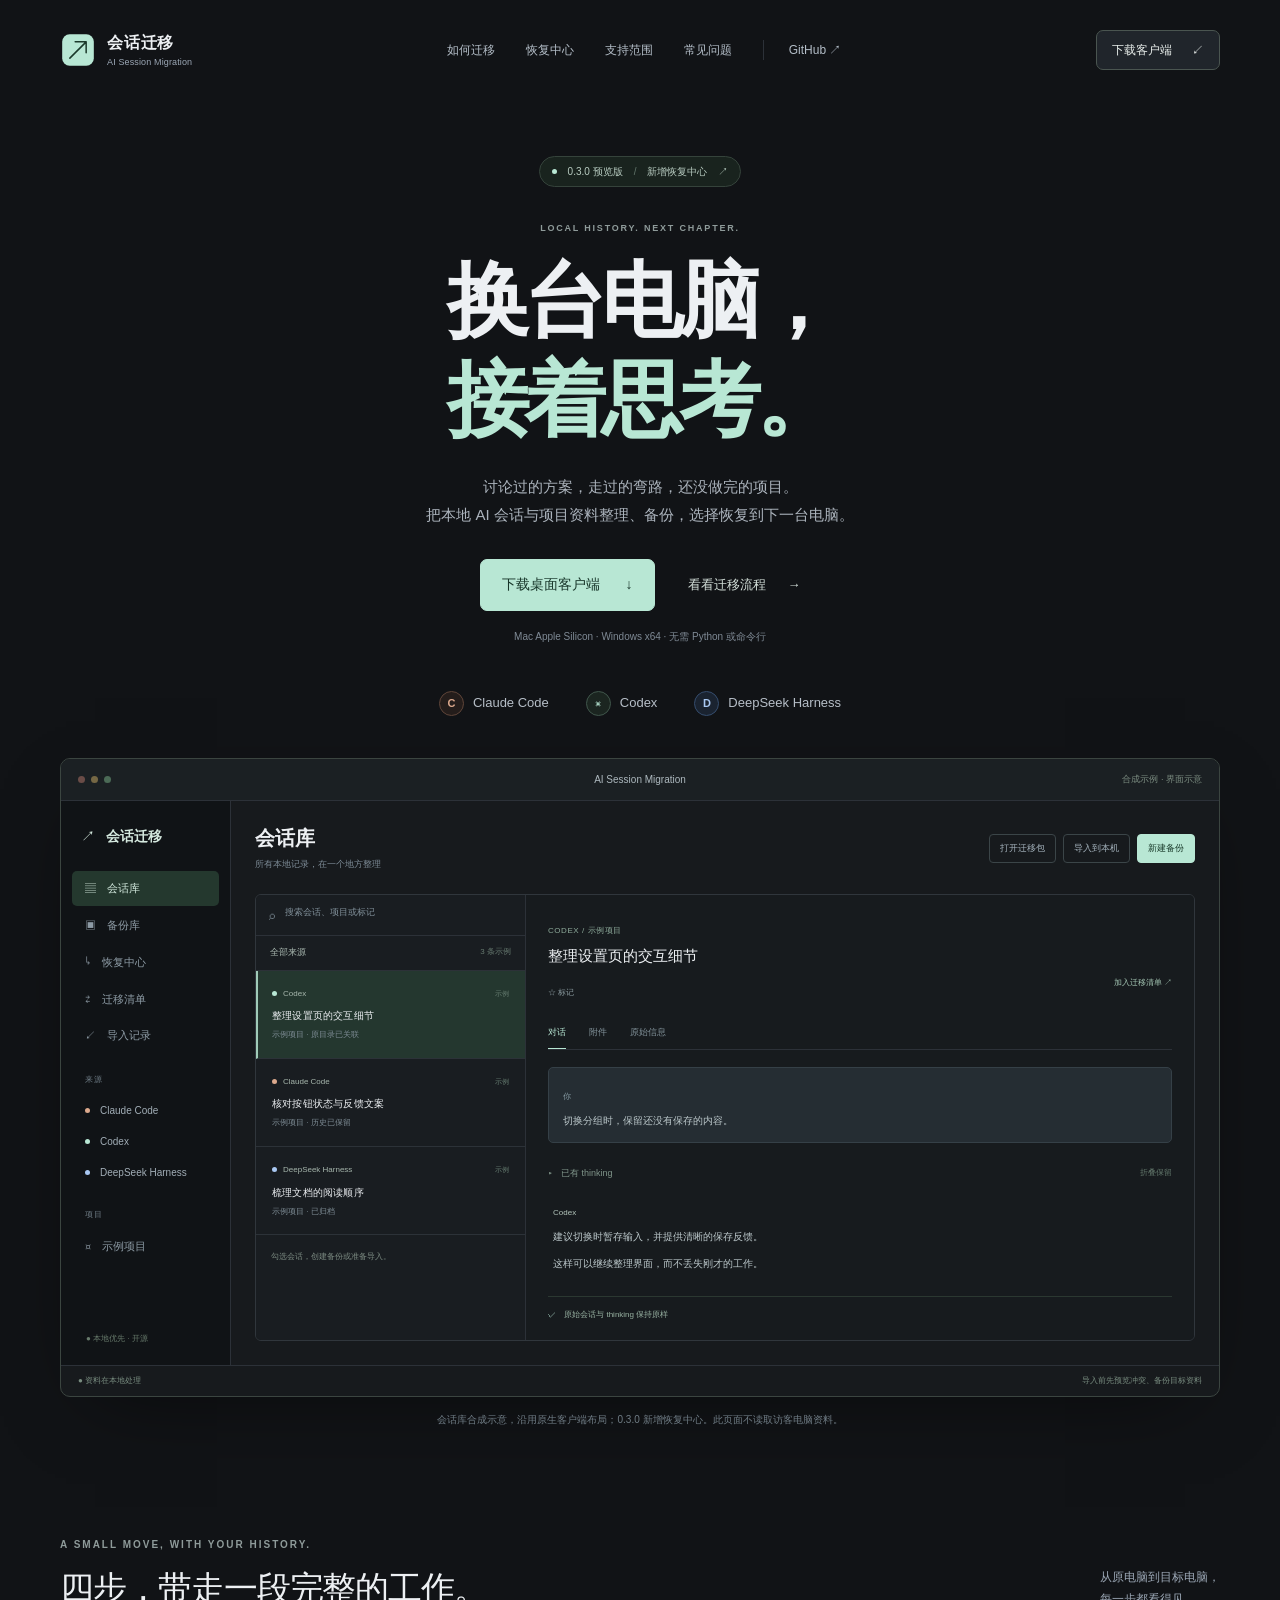
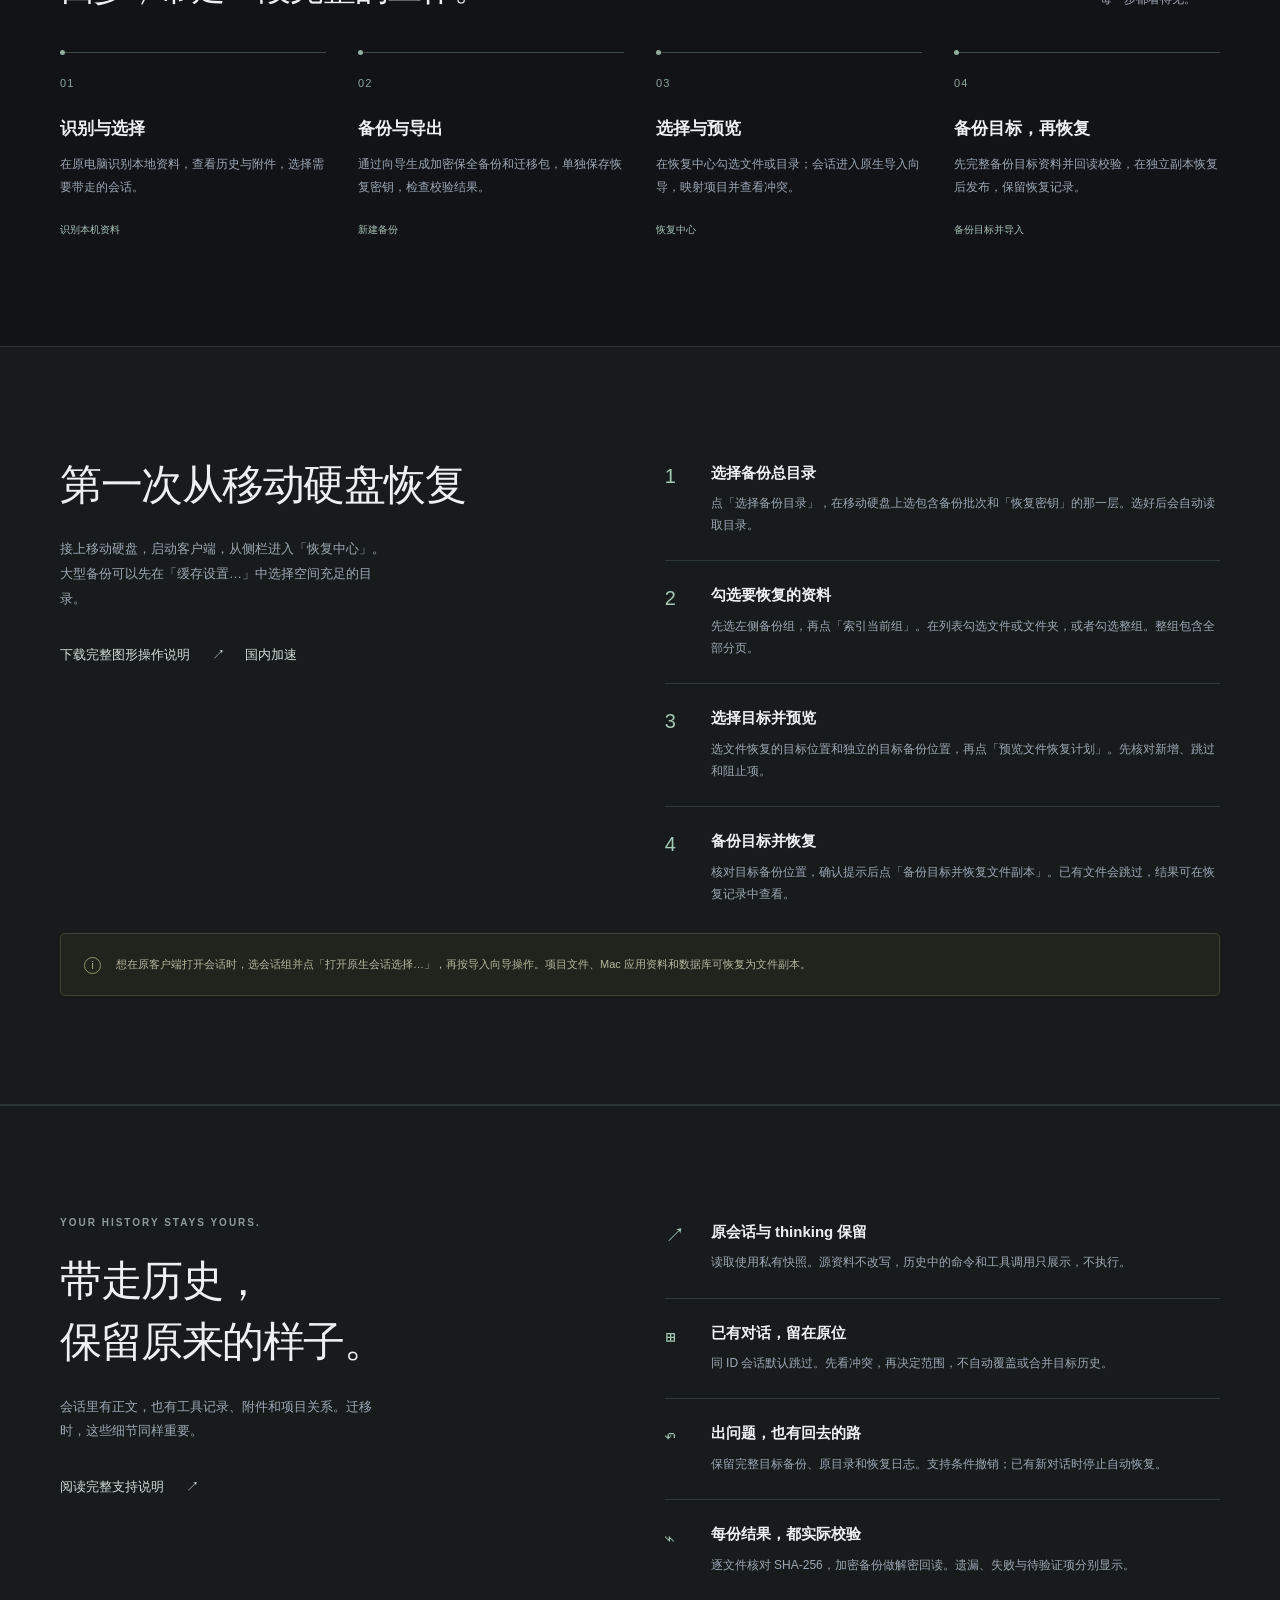
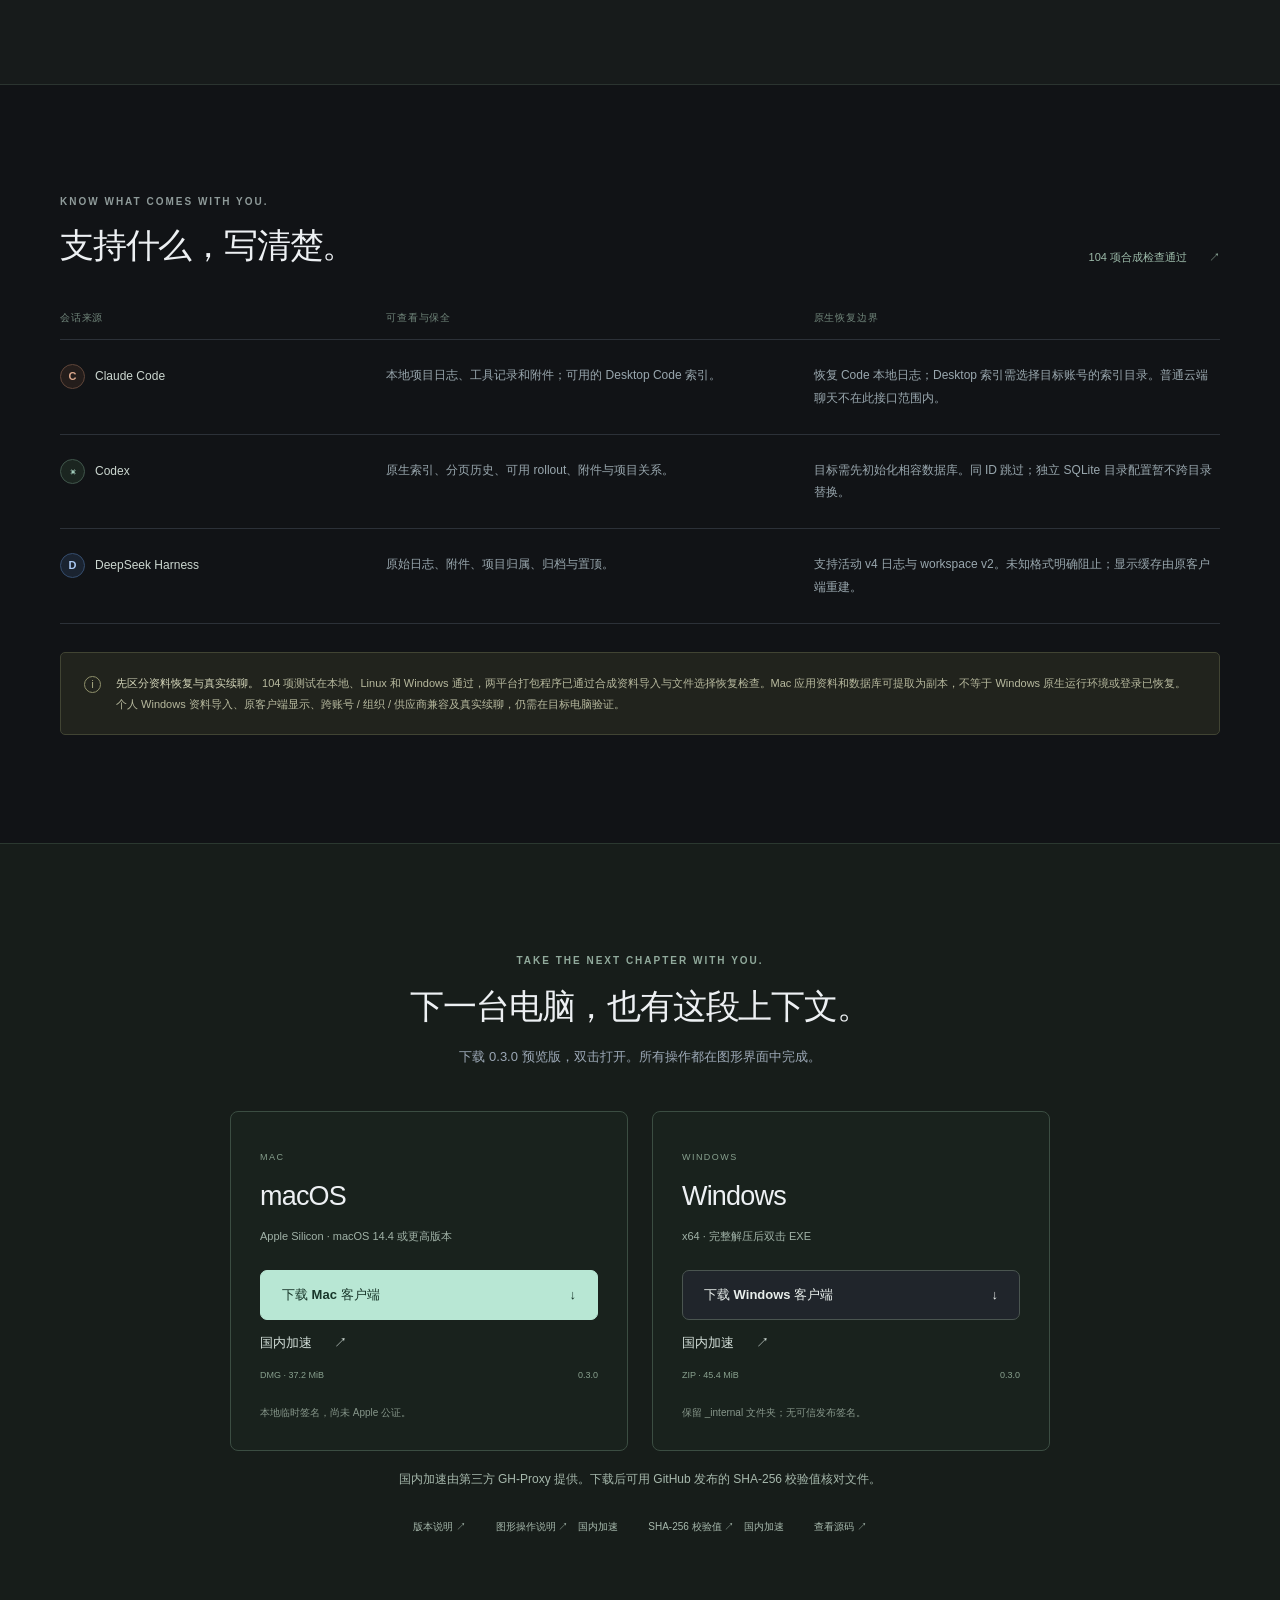
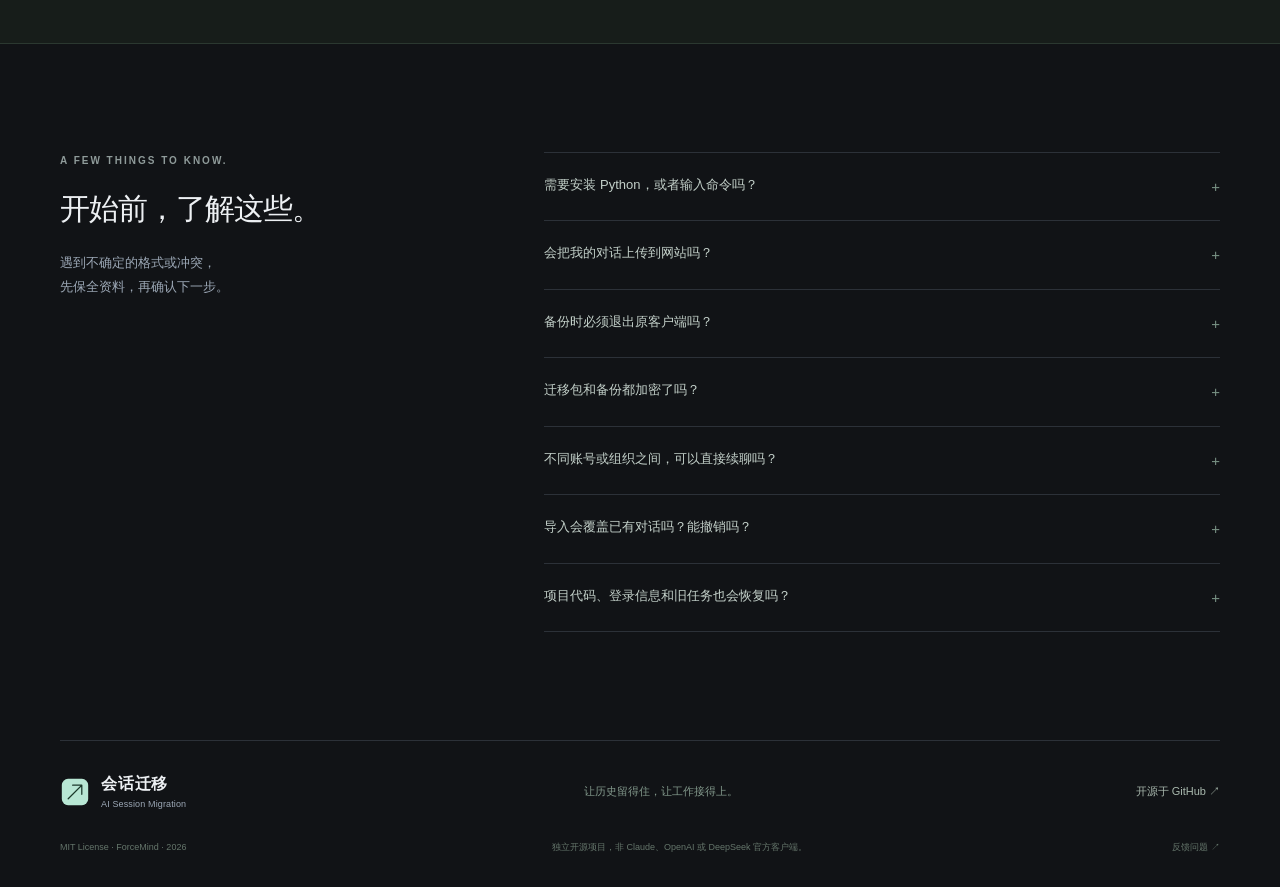
==== commit 3d5f0f0e: "Add GH-Proxy alternatives to website downloads" ====
--- a/site/index.html
+++ b/site/index.html
@@ -64,7 +64,10 @@
         <div class="care-intro">
           <h2 id="recovery-title">第一次从移动硬盘恢复</h2>
           <p>接上移动硬盘，启动客户端，从侧栏进入「恢复中心」。大型备份可以先在「缓存设置…」中选择空间充足的目录。</p>
-          <a class="text-link" href="https://github.com/ForceMind/ai-session-migration/releases/download/v0.3.0/GUI-0.3.0-Guide.txt">下载完整图形操作说明 <span aria-hidden="true">↗</span></a>
+          <div class="recovery-guide-links">
+            <a class="text-link" href="https://github.com/ForceMind/ai-session-migration/releases/download/v0.3.0/GUI-0.3.0-Guide.txt">下载完整图形操作说明 <span aria-hidden="true">↗</span></a>
+            <a class="text-link" href="https://gh-proxy.org/https://github.com/ForceMind/ai-session-migration/releases/download/v0.3.0/GUI-0.3.0-Guide.txt" rel="noreferrer" aria-label="国内加速下载图形操作说明">国内加速</a>
+          </div>
         </div>
         <ol class="care-list recovery-steps">
           <li><article><span aria-hidden="true">1</span><div><h3>选择备份总目录</h3><p>点「选择备份目录」，在移动硬盘上选包含备份批次和「恢复密钥」的那一层。选好后会自动读取目录。</p></div></article></li>
@@ -80,7 +83,42 @@
 
     <section class="support wrap section" id="support" aria-labelledby="support-title"><div class="section-heading"><div><p class="eyebrow">KNOW WHAT COMES WITH YOU.</p><h2 id="support-title">支持什么，写清楚。</h2></div><a class="text-link" href="https://github.com/ForceMind/ai-session-migration/actions/runs/42198293965" target="_blank" rel="noopener noreferrer">104 项合成检查通过 <span aria-hidden="true">↗</span></a></div><div class="table-scroll"><table><caption class="sr-only">0.3.0 会话来源与恢复边界</caption><thead><tr><th scope="col">会话来源</th><th scope="col">可查看与保全</th><th scope="col">原生恢复边界</th></tr></thead><tbody><tr><th scope="row"><i class="provider-mark claude" aria-hidden="true">C</i>Claude Code</th><td>本地项目日志、工具记录和附件；可用的 Desktop Code 索引。</td><td>恢复 Code 本地日志；Desktop 索引需选择目标账号的索引目录。普通云端聊天不在此接口范围内。</td></tr><tr><th scope="row"><i class="provider-mark codex" aria-hidden="true">⌘</i>Codex</th><td>原生索引、分页历史、可用 rollout、附件与项目关系。</td><td>目标需先初始化相容数据库。同 ID 跳过；独立 SQLite 目录配置暂不跨目录替换。</td></tr><tr><th scope="row"><i class="provider-mark deepseek" aria-hidden="true">D</i>DeepSeek Harness</th><td>原始日志、附件、项目归属、归档与置顶。</td><td>支持活动 v4 日志与 workspace v2。未知格式明确阻止；显示缓存由原客户端重建。</td></tr></tbody></table></div><div class="validation-note"><span class="note-symbol" aria-hidden="true">i</span><p><strong>先区分资料恢复与真实续聊。</strong> 104 项测试在本地、Linux 和 Windows 通过，两平台打包程序已通过合成资料导入与文件选择恢复检查。Mac 应用资料和数据库可提取为副本，不等于 Windows 原生运行环境或登录已恢复。个人 Windows 资料导入、原客户端显示、跨账号 / 组织 / 供应商兼容及真实续聊，仍需在目标电脑验证。</p></div></section>
 
-    <section class="download section" id="download" aria-labelledby="download-title"><div class="wrap"><div class="download-heading"><p class="eyebrow">TAKE THE NEXT CHAPTER WITH YOU.</p><h2 id="download-title">下一台电脑，也有这段上下文。</h2><p>下载 0.3.0 预览版，双击打开。所有操作都在图形界面中完成。</p></div><div class="download-options"><article class="download-card"><span class="os-label">MAC</span><h3>macOS</h3><p>Apple Silicon · macOS 14.4 或更高版本</p><a class="button primary download-mac" href="https://github.com/ForceMind/ai-session-migration/releases/download/v0.3.0/AI-Session-Migration-0.3.0-mac-arm64.dmg">下载 Mac 客户端 <span aria-hidden="true">↓</span></a><div class="download-meta"><span>DMG · 37.2 MiB</span><span>0.3.0</span></div><small>本地临时签名，尚未 Apple 公证。</small></article><article class="download-card"><span class="os-label">WINDOWS</span><h3>Windows</h3><p>x64 · 完整解压后双击 EXE</p><a class="button download-windows" href="https://github.com/ForceMind/ai-session-migration/releases/download/v0.3.0/AI-Session-Migration-0.3.0-Windows-x64.zip">下载 Windows 客户端 <span aria-hidden="true">↓</span></a><div class="download-meta"><span>ZIP · 45.4 MiB</span><span>0.3.0</span></div><small>保留 _internal 文件夹；无可信发布签名。</small></article></div><div class="download-links"><a href="https://github.com/ForceMind/ai-session-migration/releases/tag/v0.3.0">版本说明 <span aria-hidden="true">↗</span></a><a href="https://github.com/ForceMind/ai-session-migration/releases/download/v0.3.0/GUI-0.3.0-Guide.txt">图形操作说明 <span aria-hidden="true">↗</span></a><a href="https://github.com/ForceMind/ai-session-migration/releases/download/v0.3.0/SHA256SUMS.txt">SHA-256 校验值 <span aria-hidden="true">↗</span></a><a href="https://github.com/ForceMind/ai-session-migration">查看源码 <span aria-hidden="true">↗</span></a></div></div></section>
+    <section class="download section" id="download" aria-labelledby="download-title">
+      <div class="wrap">
+        <div class="download-heading">
+          <p class="eyebrow">TAKE THE NEXT CHAPTER WITH YOU.</p>
+          <h2 id="download-title">下一台电脑，也有这段上下文。</h2>
+          <p>下载 0.3.0 预览版，双击打开。所有操作都在图形界面中完成。</p>
+        </div>
+        <div class="download-options">
+          <article class="download-card">
+            <span class="os-label">MAC</span>
+            <h3>macOS</h3>
+            <p>Apple Silicon · macOS 14.4 或更高版本</p>
+            <a class="button primary download-mac" href="https://github.com/ForceMind/ai-session-migration/releases/download/v0.3.0/AI-Session-Migration-0.3.0-mac-arm64.dmg">下载 Mac 客户端 <span aria-hidden="true">↓</span></a>
+            <a class="text-link download-proxy" href="https://gh-proxy.org/https://github.com/ForceMind/ai-session-migration/releases/download/v0.3.0/AI-Session-Migration-0.3.0-mac-arm64.dmg" rel="noreferrer" aria-label="国内加速下载 Mac 客户端">国内加速 <span aria-hidden="true">↗</span></a>
+            <div class="download-meta"><span>DMG · 37.2 MiB</span><span>0.3.0</span></div>
+            <small>本地临时签名，尚未 Apple 公证。</small>
+          </article>
+          <article class="download-card">
+            <span class="os-label">WINDOWS</span>
+            <h3>Windows</h3>
+            <p>x64 · 完整解压后双击 EXE</p>
+            <a class="button download-windows" href="https://github.com/ForceMind/ai-session-migration/releases/download/v0.3.0/AI-Session-Migration-0.3.0-Windows-x64.zip">下载 Windows 客户端 <span aria-hidden="true">↓</span></a>
+            <a class="text-link download-proxy" href="https://gh-proxy.org/https://github.com/ForceMind/ai-session-migration/releases/download/v0.3.0/AI-Session-Migration-0.3.0-Windows-x64.zip" rel="noreferrer" aria-label="国内加速下载 Windows 客户端">国内加速 <span aria-hidden="true">↗</span></a>
+            <div class="download-meta"><span>ZIP · 45.4 MiB</span><span>0.3.0</span></div>
+            <small>保留 _internal 文件夹；无可信发布签名。</small>
+          </article>
+        </div>
+        <p class="download-proxy-note">国内加速由第三方 GH-Proxy 提供。下载后可用 GitHub 发布的 SHA-256 校验值核对文件。</p>
+        <div class="download-links">
+          <a href="https://github.com/ForceMind/ai-session-migration/releases/tag/v0.3.0">版本说明 <span aria-hidden="true">↗</span></a>
+          <span class="download-link-pair"><a href="https://github.com/ForceMind/ai-session-migration/releases/download/v0.3.0/GUI-0.3.0-Guide.txt">图形操作说明 <span aria-hidden="true">↗</span></a><a href="https://gh-proxy.org/https://github.com/ForceMind/ai-session-migration/releases/download/v0.3.0/GUI-0.3.0-Guide.txt" rel="noreferrer" aria-label="国内加速下载图形操作说明">国内加速</a></span>
+          <span class="download-link-pair"><a href="https://github.com/ForceMind/ai-session-migration/releases/download/v0.3.0/SHA256SUMS.txt">SHA-256 校验值 <span aria-hidden="true">↗</span></a><a href="https://gh-proxy.org/https://github.com/ForceMind/ai-session-migration/releases/download/v0.3.0/SHA256SUMS.txt" rel="noreferrer" aria-label="国内加速下载 SHA-256 校验值">国内加速</a></span>
+          <a href="https://github.com/ForceMind/ai-session-migration">查看源码 <span aria-hidden="true">↗</span></a>
+        </div>
+      </div>
+    </section>
 
     <section class="faq wrap section" id="faq" aria-labelledby="faq-title"><div><p class="eyebrow">A FEW THINGS TO KNOW.</p><h2 id="faq-title">开始前，了解这些。</h2><p>遇到不确定的格式或冲突，<br>先保全资料，再确认下一步。</p></div><div class="questions"><details><summary>需要安装 Python，或者输入命令吗？<span aria-hidden="true">+</span></summary><p>不需要。客户端内置运行环境。Mac 打开 DMG 中的应用；Windows 完整解压 ZIP，保留 _internal，再双击 AI Session Migration.exe。备份、校验、冲突预览与导入都通过窗口完成。</p></details><details><summary>会把我的对话上传到网站吗？<span aria-hidden="true">+</span></summary><p>不会。网站仅介绍软件和提供下载入口，不扫描本机资料，也没有会话上传功能。客户端在本地读取和处理资料；私密备份、附件与恢复密钥由你保管。</p></details><details><summary>备份时必须退出原客户端吗？<span aria-hidden="true">+</span></summary><p>在线备份可以保持原客户端运行，但它是按文件和数据库分别取得的快照，不代表跨文件同一时刻。遗漏与来源变化会记录。向目标原客户端导入时，需要先正常退出它及相关后台任务。</p></details><details><summary>迁移包和备份都加密了吗？<span aria-hidden="true">+</span></summary><p>会话保全 ASMB 使用加密保护，恢复密钥需单独保存。Windows 会话迁移 ZIP、项目文件 ZIP 和导入/恢复前的目标备份未加密，仍可能包含私密历史、附件或目标机凭据，请保存在私密位置。</p></details><details><summary>不同账号或组织之间，可以直接续聊吗？<span aria-hidden="true">+</span></summary><p>可以选择目标自己的资料目录和 Desktop Code 索引容器，工具不搬运源登录材料。资料恢复、原客户端显示与模型是否接受这段历史是不同的检查，跨账号、组织、供应商的真实续聊需要在目标电脑单独验证。</p></details><details><summary>导入会覆盖已有对话吗？能撤销吗？<span aria-hidden="true">+</span></summary><p>同 ID 会话默认跳过。发布前先完整备份目标目录，并在独立副本恢复和核验。若目标仍与导入结果一致，可以条件撤销；已有新对话时会拒绝自动撤销。异常退出可从“导入记录”打开备份目录中的恢复记录。</p></details><details><summary>项目代码、登录信息和旧任务也会恢复吗？<span aria-hidden="true">+</span></summary><p>恢复中心可勾选项目代码、应用资料和旧版本，恢复为独立文件副本；Mac 专用资料不保证直接用于 Windows。原生会话导入仅映射项目归属，目标工作文件可先通过恢复中心准备。源登录、远程连接、Goals、队列和执行配置不随会话导入；历史命令不执行，原正文和 thinking 保留。</p></details></div></section>
   </main>
--- a/site/styles.css
+++ b/site/styles.css
@@ -15,3 +15,20 @@
 @media(prefers-reduced-motion:reduce){html{scroll-behavior:auto}*{transition:none!important}}
 
 .recovery-steps{list-style:none;padding-inline-start:0;margin:0}.recovery-steps li+li{border-top:1px solid #303a34;margin-top:24px;padding-top:24px}.recovery-steps article{margin:0}
+
+.recovery-guide-links {
+  display: flex;
+  flex-wrap: wrap;
+  gap: 12px 20px;
+  margin-top: 32px;
+}
+.care-intro .recovery-guide-links .text-link { margin-top: 0; }
+.download-card .download-proxy { margin-top: 12px; }
+.download-proxy-note {
+  margin-top: 18px;
+  text-align: center;
+  color: #a6b8ac;
+  font-size: 12px;
+}
+.download-links { flex-wrap: wrap; row-gap: 12px; }
+.download-link-pair { display: inline-flex; flex-wrap: wrap; gap: 10px; }
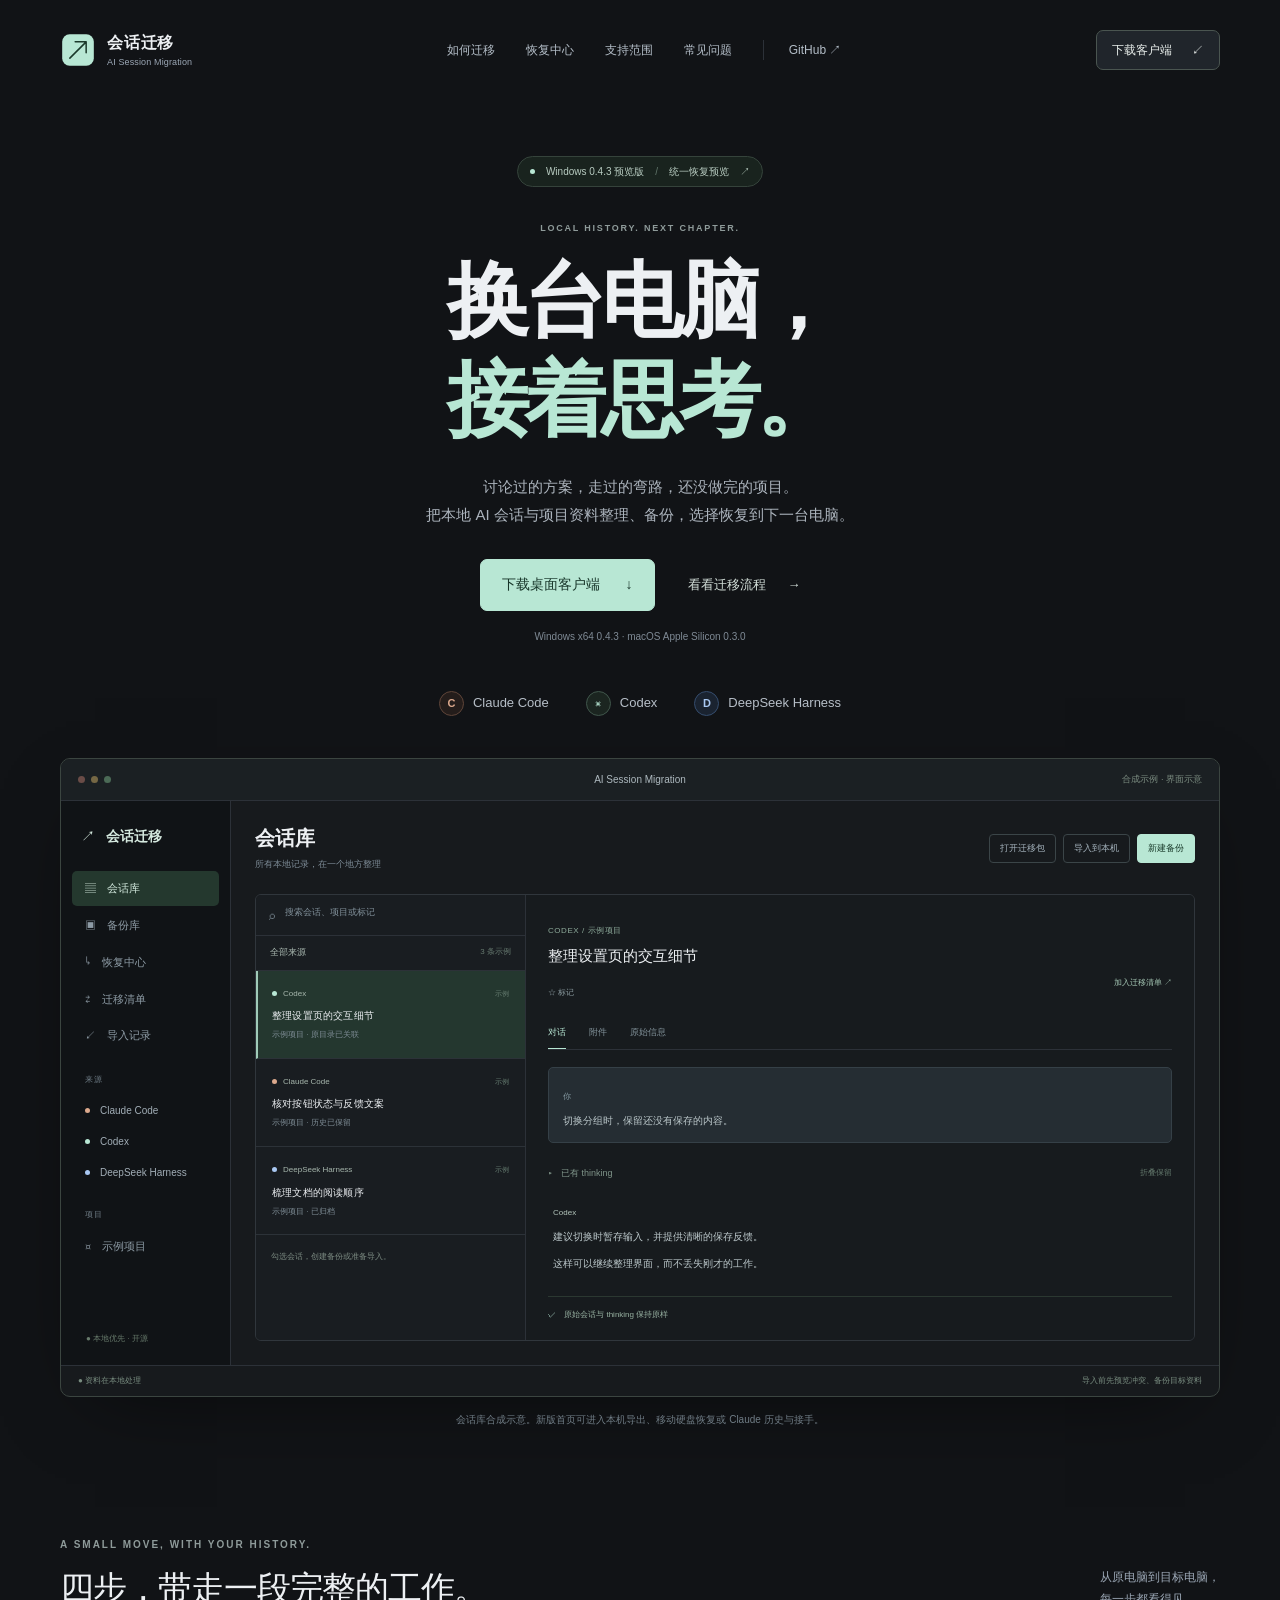
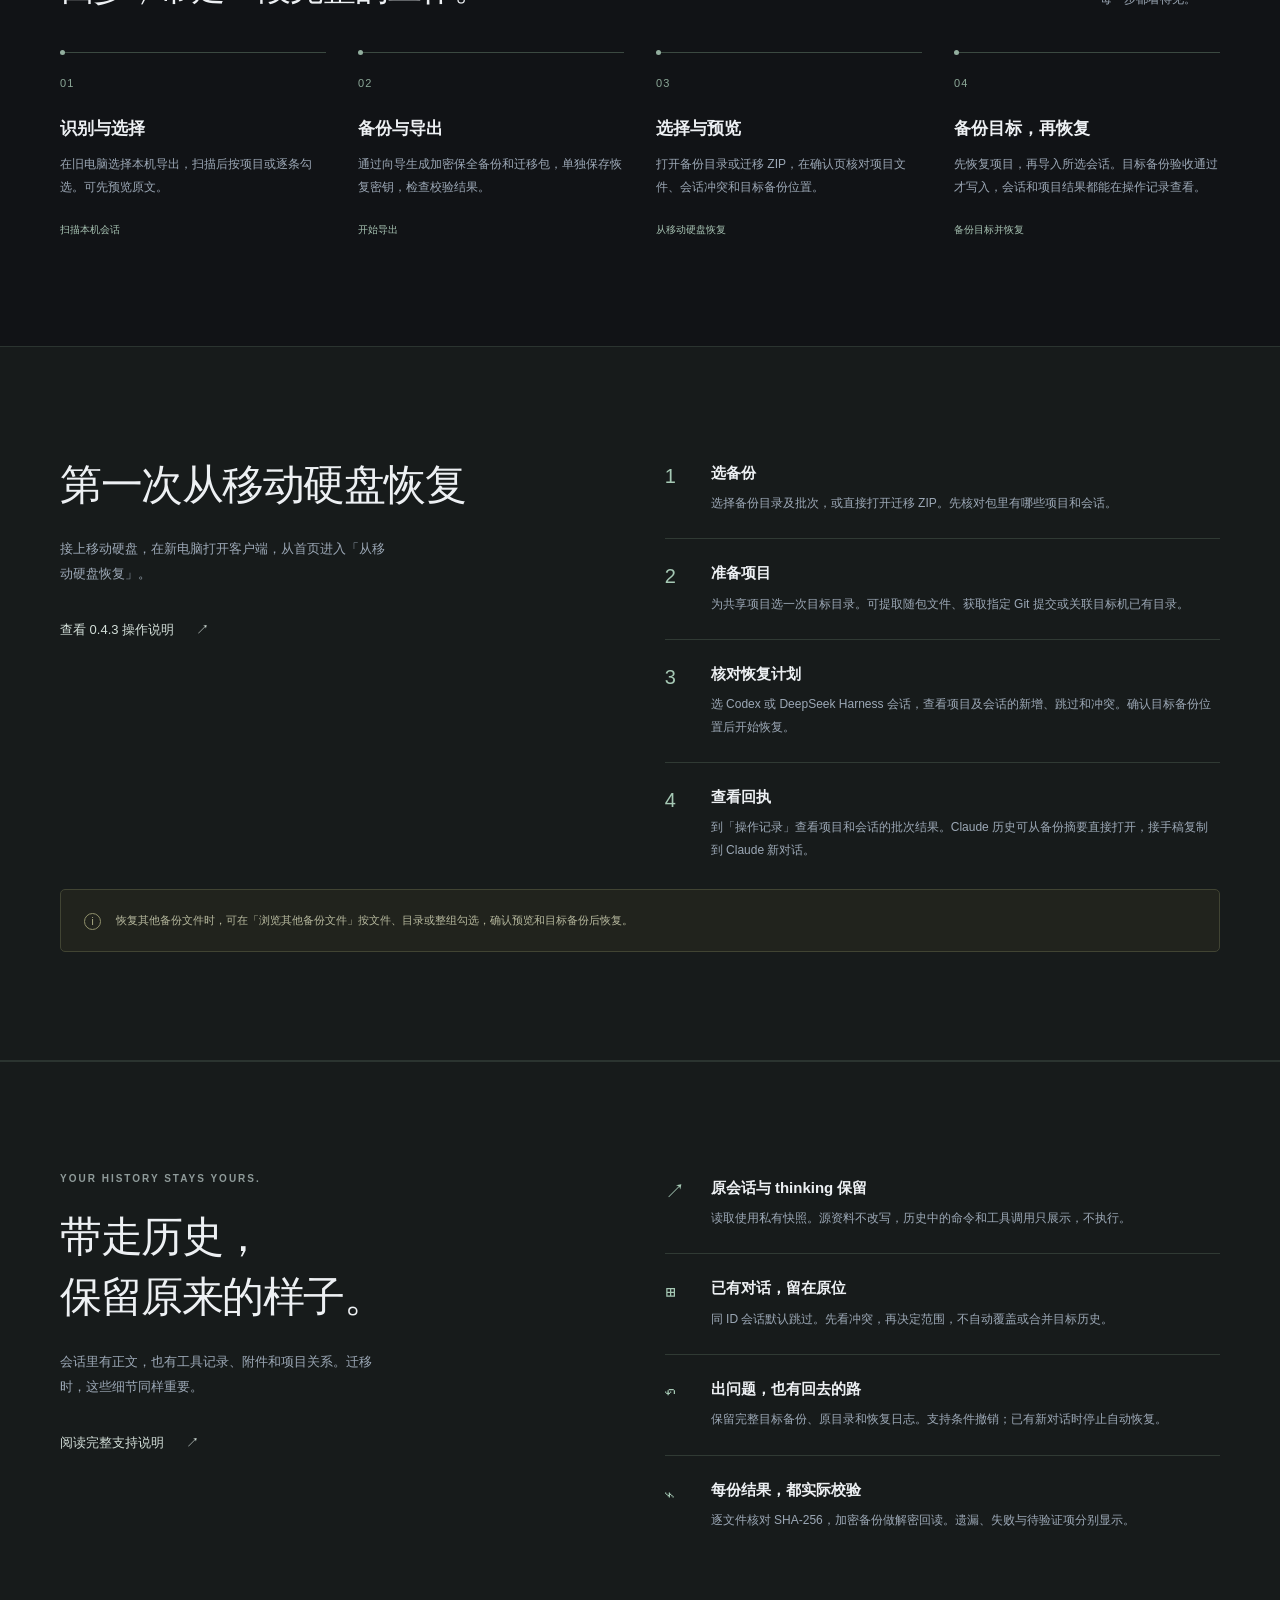
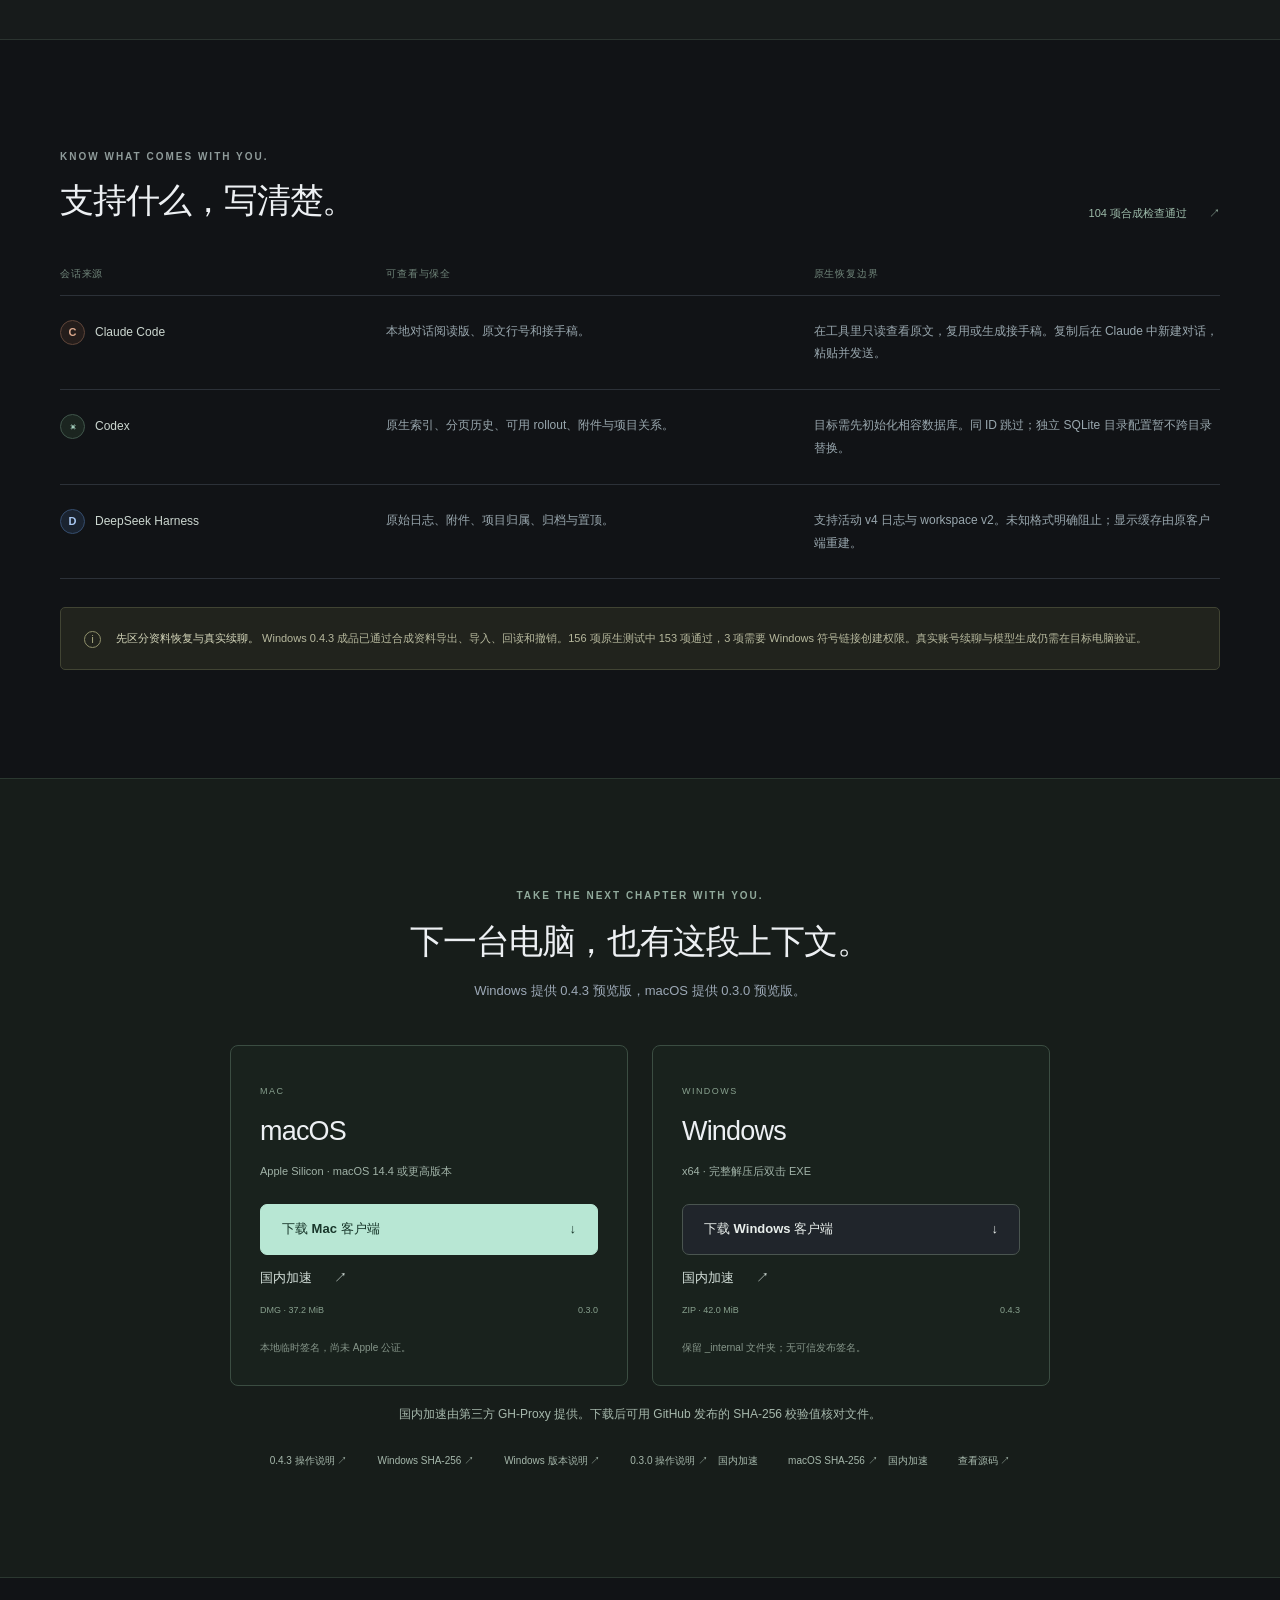
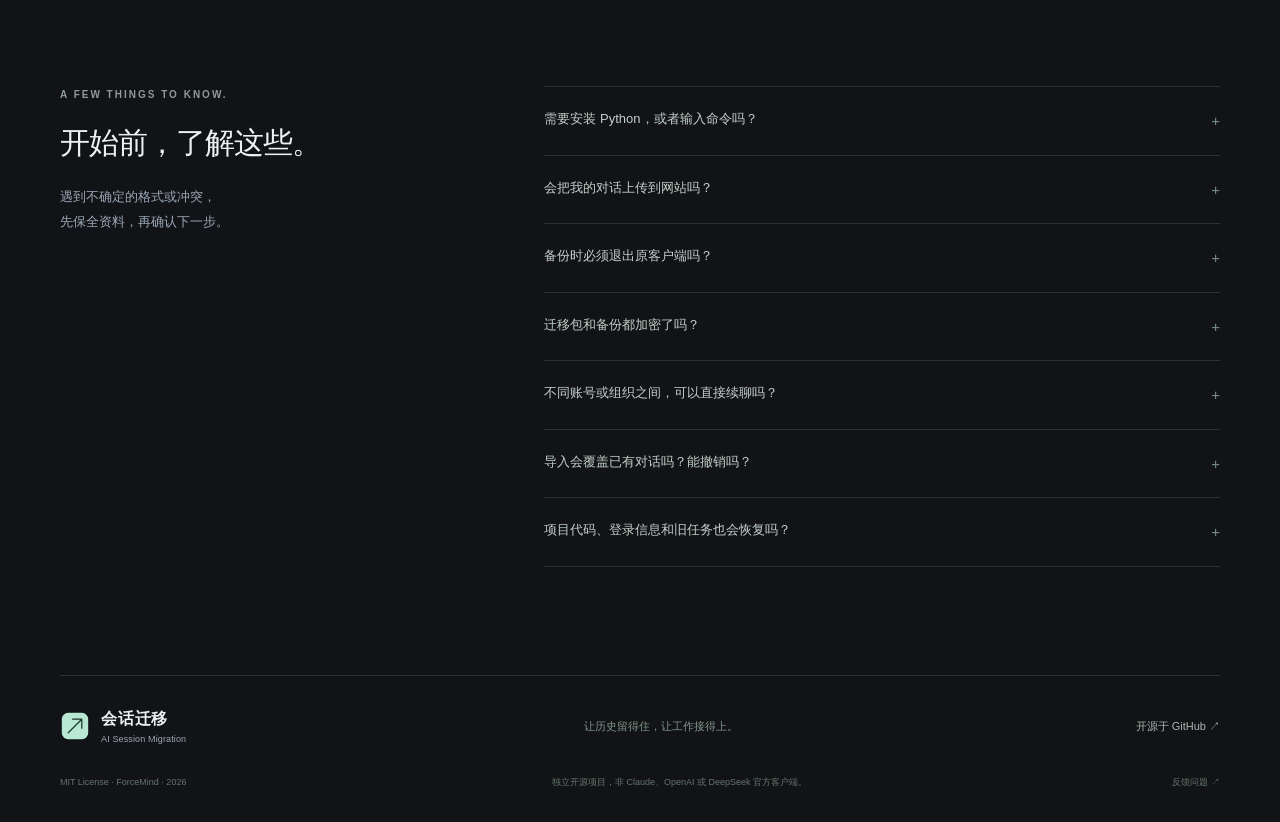
==== commit 52795208: "Release desktop migration 0.4.3 and update recovery guide" ====
--- a/site/index.html
+++ b/site/index.html
@@ -27,12 +27,12 @@
 
   <main id="main">
     <section class="hero wrap" aria-labelledby="hero-title">
-      <a class="release-pill" href="https://github.com/ForceMind/ai-session-migration/releases/tag/v0.3.0"><span class="live-dot" aria-hidden="true"></span>0.3.0 预览版<span class="pill-divider">/</span>新增恢复中心<span aria-hidden="true">↗</span></a>
+      <a class="release-pill" href="https://github.com/ForceMind/ai-session-migration/releases/tag/v0.4.3"><span class="live-dot" aria-hidden="true"></span>Windows 0.4.3 预览版<span class="pill-divider">/</span>统一恢复预览<span aria-hidden="true">↗</span></a>
       <p class="eyebrow">LOCAL HISTORY. NEXT CHAPTER.</p>
       <h1 id="hero-title">换台电脑，<br><span>接着思考。</span></h1>
       <p class="hero-description">讨论过的方案，走过的弯路，还没做完的项目。<br class="desktop-only">把本地 AI 会话与项目资料整理、备份，选择恢复到下一台电脑。</p>
       <div class="hero-actions"><a class="button primary" href="#download">下载桌面客户端 <span aria-hidden="true">↓</span></a><a class="text-link" href="#workflow">看看迁移流程 <span aria-hidden="true">→</span></a></div>
-      <p class="hero-note">Mac Apple Silicon · Windows x64 · 无需 Python 或命令行</p>
+      <p class="hero-note">Windows x64 0.4.3 · macOS Apple Silicon 0.3.0</p>
       <div class="providers" aria-label="支持的会话来源"><span><i class="provider-mark claude" aria-hidden="true">C</i>Claude Code</span><span><i class="provider-mark codex" aria-hidden="true">⌘</i>Codex</span><span><i class="provider-mark deepseek" aria-hidden="true">D</i>DeepSeek Harness</span></div>
     </section>
 
@@ -51,44 +51,43 @@
         </div>
         <div class="preview-footer"><span>● 资料在本地处理</span><span>导入前先预览冲突、备份目标资料</span></div>
       </section>
-      <p class="preview-caption">会话库合成示意，沿用原生客户端布局；0.3.0 新增恢复中心。此页面不读取访客电脑资料。</p>
+      <p class="preview-caption">会话库合成示意。新版首页可进入本机导出、移动硬盘恢复或 Claude 历史与接手。</p>
     </div>
 
     <section class="workflow wrap section" id="workflow" aria-labelledby="workflow-title">
       <div class="section-heading"><div><p class="eyebrow">A SMALL MOVE, WITH YOUR HISTORY.</p><h2 id="workflow-title">四步，带走一段完整的工作。</h2></div><p>从原电脑到目标电脑，<br>每一步都看得见。</p></div>
-      <ol class="steps"><li><span class="step-number">01</span><h3>识别与选择</h3><p>在原电脑识别本地资料，查看历史与附件，选择需要带走的会话。</p><span class="step-action">识别本机资料</span></li><li><span class="step-number">02</span><h3>备份与导出</h3><p>通过向导生成加密保全备份和迁移包，单独保存恢复密钥，检查校验结果。</p><span class="step-action">新建备份</span></li><li><span class="step-number">03</span><h3>选择与预览</h3><p>在恢复中心勾选文件或目录；会话进入原生导入向导，映射项目并查看冲突。</p><span class="step-action">恢复中心</span></li><li><span class="step-number">04</span><h3>备份目标，再恢复</h3><p>先完整备份目标资料并回读校验，在独立副本恢复后发布，保留恢复记录。</p><span class="step-action">备份目标并导入</span></li></ol>
+      <ol class="steps"><li><span class="step-number">01</span><h3>识别与选择</h3><p>在旧电脑选择本机导出，扫描后按项目或逐条勾选。可先预览原文。</p><span class="step-action">扫描本机会话</span></li><li><span class="step-number">02</span><h3>备份与导出</h3><p>通过向导生成加密保全备份和迁移包，单独保存恢复密钥，检查校验结果。</p><span class="step-action">开始导出</span></li><li><span class="step-number">03</span><h3>选择与预览</h3><p>打开备份目录或迁移 ZIP，在确认页核对项目文件、会话冲突和目标备份位置。</p><span class="step-action">从移动硬盘恢复</span></li><li><span class="step-number">04</span><h3>备份目标，再恢复</h3><p>先恢复项目，再导入所选会话。目标备份验收通过才写入，会话和项目结果都能在操作记录查看。</p><span class="step-action">备份目标并恢复</span></li></ol>
     </section>
 
     <section class="care section" id="recovery" aria-labelledby="recovery-title">
       <div class="wrap care-grid">
         <div class="care-intro">
           <h2 id="recovery-title">第一次从移动硬盘恢复</h2>
-          <p>接上移动硬盘，启动客户端，从侧栏进入「恢复中心」。大型备份可以先在「缓存设置…」中选择空间充足的目录。</p>
+          <p>接上移动硬盘，在新电脑打开客户端，从首页进入「从移动硬盘恢复」。</p>
           <div class="recovery-guide-links">
-            <a class="text-link" href="https://github.com/ForceMind/ai-session-migration/releases/download/v0.3.0/GUI-0.3.0-Guide.txt">下载完整图形操作说明 <span aria-hidden="true">↗</span></a>
-            <a class="text-link" href="https://gh-proxy.org/https://github.com/ForceMind/ai-session-migration/releases/download/v0.3.0/GUI-0.3.0-Guide.txt" rel="noreferrer" aria-label="国内加速下载图形操作说明">国内加速</a>
+            <a class="text-link" href="https://github.com/ForceMind/ai-session-migration/blob/v0.4.3/README.md#在新电脑使用">查看 0.4.3 操作说明 <span aria-hidden="true">↗</span></a>
           </div>
         </div>
         <ol class="care-list recovery-steps">
-          <li><article><span aria-hidden="true">1</span><div><h3>选择备份总目录</h3><p>点「选择备份目录」，在移动硬盘上选包含备份批次和「恢复密钥」的那一层。选好后会自动读取目录。</p></div></article></li>
-          <li><article><span aria-hidden="true">2</span><div><h3>勾选要恢复的资料</h3><p>先选左侧备份组，再点「索引当前组」。在列表勾选文件或文件夹，或者勾选整组。整组包含全部分页。</p></div></article></li>
-          <li><article><span aria-hidden="true">3</span><div><h3>选择目标并预览</h3><p>选文件恢复的目标位置和独立的目标备份位置，再点「预览文件恢复计划」。先核对新增、跳过和阻止项。</p></div></article></li>
-          <li><article><span aria-hidden="true">4</span><div><h3>备份目标并恢复</h3><p>核对目标备份位置，确认提示后点「备份目标并恢复文件副本」。已有文件会跳过，结果可在恢复记录中查看。</p></div></article></li>
+          <li><article><span aria-hidden="true">1</span><div><h3>选备份</h3><p>选择备份目录及批次，或直接打开迁移 ZIP。先核对包里有哪些项目和会话。</p></div></article></li>
+          <li><article><span aria-hidden="true">2</span><div><h3>准备项目</h3><p>为共享项目选一次目标目录。可提取随包文件、获取指定 Git 提交或关联目标机已有目录。</p></div></article></li>
+          <li><article><span aria-hidden="true">3</span><div><h3>核对恢复计划</h3><p>选 Codex 或 DeepSeek Harness 会话，查看项目及会话的新增、跳过和冲突。确认目标备份位置后开始恢复。</p></div></article></li>
+          <li><article><span aria-hidden="true">4</span><div><h3>查看回执</h3><p>到「操作记录」查看项目和会话的批次结果。Claude 历史可从备份摘要直接打开，接手稿复制到 Claude 新对话。</p></div></article></li>
         </ol>
       </div>
-      <div class="wrap validation-note"><span class="note-symbol" aria-hidden="true">i</span><p>想在原客户端打开会话时，选会话组并点「打开原生会话选择…」，再按导入向导操作。项目文件、Mac 应用资料和数据库可恢复为文件副本。</p></div>
+      <div class="wrap validation-note"><span class="note-symbol" aria-hidden="true">i</span><p>恢复其他备份文件时，可在「浏览其他备份文件」按文件、目录或整组勾选，确认预览和目标备份后恢复。</p></div>
     </section>
 
     <section class="care section" aria-labelledby="care-title"><div class="wrap care-grid"><div class="care-intro"><p class="eyebrow">YOUR HISTORY STAYS YOURS.</p><h2 id="care-title">带走历史，<br>保留原来的样子。</h2><p>会话里有正文，也有工具记录、附件和项目关系。迁移时，这些细节同样重要。</p><a class="text-link" href="https://github.com/ForceMind/ai-session-migration/blob/main/README.md" target="_blank" rel="noopener noreferrer">阅读完整支持说明 <span aria-hidden="true">↗</span></a></div><div class="care-list"><article><span aria-hidden="true">↗</span><div><h3>原会话与 thinking 保留</h3><p>读取使用私有快照。源资料不改写，历史中的命令和工具调用只展示，不执行。</p></div></article><article><span aria-hidden="true">⊞</span><div><h3>已有对话，留在原位</h3><p>同 ID 会话默认跳过。先看冲突，再决定范围，不自动覆盖或合并目标历史。</p></div></article><article><span aria-hidden="true">↶</span><div><h3>出问题，也有回去的路</h3><p>保留完整目标备份、原目录和恢复日志。支持条件撤销；已有新对话时停止自动恢复。</p></div></article><article><span aria-hidden="true">⌁</span><div><h3>每份结果，都实际校验</h3><p>逐文件核对 SHA-256，加密备份做解密回读。遗漏、失败与待验证项分别显示。</p></div></article></div></div></section>
 
-    <section class="support wrap section" id="support" aria-labelledby="support-title"><div class="section-heading"><div><p class="eyebrow">KNOW WHAT COMES WITH YOU.</p><h2 id="support-title">支持什么，写清楚。</h2></div><a class="text-link" href="https://github.com/ForceMind/ai-session-migration/actions/runs/42198293965" target="_blank" rel="noopener noreferrer">104 项合成检查通过 <span aria-hidden="true">↗</span></a></div><div class="table-scroll"><table><caption class="sr-only">0.3.0 会话来源与恢复边界</caption><thead><tr><th scope="col">会话来源</th><th scope="col">可查看与保全</th><th scope="col">原生恢复边界</th></tr></thead><tbody><tr><th scope="row"><i class="provider-mark claude" aria-hidden="true">C</i>Claude Code</th><td>本地项目日志、工具记录和附件；可用的 Desktop Code 索引。</td><td>恢复 Code 本地日志；Desktop 索引需选择目标账号的索引目录。普通云端聊天不在此接口范围内。</td></tr><tr><th scope="row"><i class="provider-mark codex" aria-hidden="true">⌘</i>Codex</th><td>原生索引、分页历史、可用 rollout、附件与项目关系。</td><td>目标需先初始化相容数据库。同 ID 跳过；独立 SQLite 目录配置暂不跨目录替换。</td></tr><tr><th scope="row"><i class="provider-mark deepseek" aria-hidden="true">D</i>DeepSeek Harness</th><td>原始日志、附件、项目归属、归档与置顶。</td><td>支持活动 v4 日志与 workspace v2。未知格式明确阻止；显示缓存由原客户端重建。</td></tr></tbody></table></div><div class="validation-note"><span class="note-symbol" aria-hidden="true">i</span><p><strong>先区分资料恢复与真实续聊。</strong> 104 项测试在本地、Linux 和 Windows 通过，两平台打包程序已通过合成资料导入与文件选择恢复检查。Mac 应用资料和数据库可提取为副本，不等于 Windows 原生运行环境或登录已恢复。个人 Windows 资料导入、原客户端显示、跨账号 / 组织 / 供应商兼容及真实续聊，仍需在目标电脑验证。</p></div></section>
+    <section class="support wrap section" id="support" aria-labelledby="support-title"><div class="section-heading"><div><p class="eyebrow">KNOW WHAT COMES WITH YOU.</p><h2 id="support-title">支持什么，写清楚。</h2></div><a class="text-link" href="https://github.com/ForceMind/ai-session-migration/actions/runs/42198293965" target="_blank" rel="noopener noreferrer">104 项合成检查通过 <span aria-hidden="true">↗</span></a></div><div class="table-scroll"><table><caption class="sr-only">0.3.0 会话来源与恢复边界</caption><thead><tr><th scope="col">会话来源</th><th scope="col">可查看与保全</th><th scope="col">原生恢复边界</th></tr></thead><tbody><tr><th scope="row"><i class="provider-mark claude" aria-hidden="true">C</i>Claude Code</th><td>本地对话阅读版、原文行号和接手稿。</td><td>在工具里只读查看原文，复用或生成接手稿。复制后在 Claude 中新建对话，粘贴并发送。</td></tr><tr><th scope="row"><i class="provider-mark codex" aria-hidden="true">⌘</i>Codex</th><td>原生索引、分页历史、可用 rollout、附件与项目关系。</td><td>目标需先初始化相容数据库。同 ID 跳过；独立 SQLite 目录配置暂不跨目录替换。</td></tr><tr><th scope="row"><i class="provider-mark deepseek" aria-hidden="true">D</i>DeepSeek Harness</th><td>原始日志、附件、项目归属、归档与置顶。</td><td>支持活动 v4 日志与 workspace v2。未知格式明确阻止；显示缓存由原客户端重建。</td></tr></tbody></table></div><div class="validation-note"><span class="note-symbol" aria-hidden="true">i</span><p><strong>先区分资料恢复与真实续聊。</strong> Windows 0.4.3 成品已通过合成资料导出、导入、回读和撤销。156 项原生测试中 153 项通过，3 项需要 Windows 符号链接创建权限。真实账号续聊与模型生成仍需在目标电脑验证。</p></div></section>
 
     <section class="download section" id="download" aria-labelledby="download-title">
       <div class="wrap">
         <div class="download-heading">
           <p class="eyebrow">TAKE THE NEXT CHAPTER WITH YOU.</p>
           <h2 id="download-title">下一台电脑，也有这段上下文。</h2>
-          <p>下载 0.3.0 预览版，双击打开。所有操作都在图形界面中完成。</p>
+          <p>Windows 提供 0.4.3 预览版，macOS 提供 0.3.0 预览版。</p>
         </div>
         <div class="download-options">
           <article class="download-card">
@@ -104,23 +103,25 @@
             <span class="os-label">WINDOWS</span>
             <h3>Windows</h3>
             <p>x64 · 完整解压后双击 EXE</p>
-            <a class="button download-windows" href="https://github.com/ForceMind/ai-session-migration/releases/download/v0.3.0/AI-Session-Migration-0.3.0-Windows-x64.zip">下载 Windows 客户端 <span aria-hidden="true">↓</span></a>
-            <a class="text-link download-proxy" href="https://gh-proxy.org/https://github.com/ForceMind/ai-session-migration/releases/download/v0.3.0/AI-Session-Migration-0.3.0-Windows-x64.zip" rel="noreferrer" aria-label="国内加速下载 Windows 客户端">国内加速 <span aria-hidden="true">↗</span></a>
-            <div class="download-meta"><span>ZIP · 45.4 MiB</span><span>0.3.0</span></div>
+            <a class="button download-windows" href="https://github.com/ForceMind/ai-session-migration/releases/download/v0.4.3/AI-Session-Migration-0.4.3-Windows-x64.zip">下载 Windows 客户端 <span aria-hidden="true">↓</span></a>
+            <a class="text-link download-proxy" href="https://gh-proxy.org/https://github.com/ForceMind/ai-session-migration/releases/download/v0.4.3/AI-Session-Migration-0.4.3-Windows-x64.zip" rel="noreferrer" aria-label="国内加速下载 Windows 客户端">国内加速 <span aria-hidden="true">↗</span></a>
+            <div class="download-meta"><span>ZIP · 42.0 MiB</span><span>0.4.3</span></div>
             <small>保留 _internal 文件夹；无可信发布签名。</small>
           </article>
         </div>
         <p class="download-proxy-note">国内加速由第三方 GH-Proxy 提供。下载后可用 GitHub 发布的 SHA-256 校验值核对文件。</p>
         <div class="download-links">
-          <a href="https://github.com/ForceMind/ai-session-migration/releases/tag/v0.3.0">版本说明 <span aria-hidden="true">↗</span></a>
-          <span class="download-link-pair"><a href="https://github.com/ForceMind/ai-session-migration/releases/download/v0.3.0/GUI-0.3.0-Guide.txt">图形操作说明 <span aria-hidden="true">↗</span></a><a href="https://gh-proxy.org/https://github.com/ForceMind/ai-session-migration/releases/download/v0.3.0/GUI-0.3.0-Guide.txt" rel="noreferrer" aria-label="国内加速下载图形操作说明">国内加速</a></span>
-          <span class="download-link-pair"><a href="https://github.com/ForceMind/ai-session-migration/releases/download/v0.3.0/SHA256SUMS.txt">SHA-256 校验值 <span aria-hidden="true">↗</span></a><a href="https://gh-proxy.org/https://github.com/ForceMind/ai-session-migration/releases/download/v0.3.0/SHA256SUMS.txt" rel="noreferrer" aria-label="国内加速下载 SHA-256 校验值">国内加速</a></span>
+          <a href="https://github.com/ForceMind/ai-session-migration/blob/v0.4.3/README.md#在新电脑使用">0.4.3 操作说明 <span aria-hidden="true">↗</span></a>
+          <a href="https://github.com/ForceMind/ai-session-migration/releases/download/v0.4.3/AI-Session-Migration-0.4.3-Windows-x64.zip.sha256">Windows SHA-256 <span aria-hidden="true">↗</span></a>
+          <a href="https://github.com/ForceMind/ai-session-migration/releases/tag/v0.4.3">Windows 版本说明 <span aria-hidden="true">↗</span></a>
+          <span class="download-link-pair"><a href="https://github.com/ForceMind/ai-session-migration/releases/download/v0.3.0/GUI-0.3.0-Guide.txt">0.3.0 操作说明 <span aria-hidden="true">↗</span></a><a href="https://gh-proxy.org/https://github.com/ForceMind/ai-session-migration/releases/download/v0.3.0/GUI-0.3.0-Guide.txt" rel="noreferrer" aria-label="国内加速下载图形操作说明">国内加速</a></span>
+          <span class="download-link-pair"><a href="https://github.com/ForceMind/ai-session-migration/releases/download/v0.3.0/SHA256SUMS.txt">macOS SHA-256 <span aria-hidden="true">↗</span></a><a href="https://gh-proxy.org/https://github.com/ForceMind/ai-session-migration/releases/download/v0.3.0/SHA256SUMS.txt" rel="noreferrer" aria-label="国内加速下载 SHA-256 校验值">国内加速</a></span>
           <a href="https://github.com/ForceMind/ai-session-migration">查看源码 <span aria-hidden="true">↗</span></a>
         </div>
       </div>
     </section>
 
-    <section class="faq wrap section" id="faq" aria-labelledby="faq-title"><div><p class="eyebrow">A FEW THINGS TO KNOW.</p><h2 id="faq-title">开始前，了解这些。</h2><p>遇到不确定的格式或冲突，<br>先保全资料，再确认下一步。</p></div><div class="questions"><details><summary>需要安装 Python，或者输入命令吗？<span aria-hidden="true">+</span></summary><p>不需要。客户端内置运行环境。Mac 打开 DMG 中的应用；Windows 完整解压 ZIP，保留 _internal，再双击 AI Session Migration.exe。备份、校验、冲突预览与导入都通过窗口完成。</p></details><details><summary>会把我的对话上传到网站吗？<span aria-hidden="true">+</span></summary><p>不会。网站仅介绍软件和提供下载入口，不扫描本机资料，也没有会话上传功能。客户端在本地读取和处理资料；私密备份、附件与恢复密钥由你保管。</p></details><details><summary>备份时必须退出原客户端吗？<span aria-hidden="true">+</span></summary><p>在线备份可以保持原客户端运行，但它是按文件和数据库分别取得的快照，不代表跨文件同一时刻。遗漏与来源变化会记录。向目标原客户端导入时，需要先正常退出它及相关后台任务。</p></details><details><summary>迁移包和备份都加密了吗？<span aria-hidden="true">+</span></summary><p>会话保全 ASMB 使用加密保护，恢复密钥需单独保存。Windows 会话迁移 ZIP、项目文件 ZIP 和导入/恢复前的目标备份未加密，仍可能包含私密历史、附件或目标机凭据，请保存在私密位置。</p></details><details><summary>不同账号或组织之间，可以直接续聊吗？<span aria-hidden="true">+</span></summary><p>可以选择目标自己的资料目录和 Desktop Code 索引容器，工具不搬运源登录材料。资料恢复、原客户端显示与模型是否接受这段历史是不同的检查，跨账号、组织、供应商的真实续聊需要在目标电脑单独验证。</p></details><details><summary>导入会覆盖已有对话吗？能撤销吗？<span aria-hidden="true">+</span></summary><p>同 ID 会话默认跳过。发布前先完整备份目标目录，并在独立副本恢复和核验。若目标仍与导入结果一致，可以条件撤销；已有新对话时会拒绝自动撤销。异常退出可从“导入记录”打开备份目录中的恢复记录。</p></details><details><summary>项目代码、登录信息和旧任务也会恢复吗？<span aria-hidden="true">+</span></summary><p>恢复中心可勾选项目代码、应用资料和旧版本，恢复为独立文件副本；Mac 专用资料不保证直接用于 Windows。原生会话导入仅映射项目归属，目标工作文件可先通过恢复中心准备。源登录、远程连接、Goals、队列和执行配置不随会话导入；历史命令不执行，原正文和 thinking 保留。</p></details></div></section>
+    <section class="faq wrap section" id="faq" aria-labelledby="faq-title"><div><p class="eyebrow">A FEW THINGS TO KNOW.</p><h2 id="faq-title">开始前，了解这些。</h2><p>遇到不确定的格式或冲突，<br>先保全资料，再确认下一步。</p></div><div class="questions"><details><summary>需要安装 Python，或者输入命令吗？<span aria-hidden="true">+</span></summary><p>不需要。客户端内置运行环境。Mac 打开 DMG 中的应用；Windows 完整解压 ZIP，保留 _internal，再双击 AI Session Migration.exe。备份、校验、冲突预览与导入都通过窗口完成。</p></details><details><summary>会把我的对话上传到网站吗？<span aria-hidden="true">+</span></summary><p>不会。网站仅介绍软件和提供下载入口，不扫描本机资料，也没有会话上传功能。客户端在本地处理迁移。使用模型生成 Claude 接手稿时，先确认服务和所选会话的发送范围。私密备份和恢复密钥由你保管。</p></details><details><summary>备份时必须退出原客户端吗？<span aria-hidden="true">+</span></summary><p>在线备份可以保持原客户端运行，但它是按文件和数据库分别取得的快照，不代表跨文件同一时刻。遗漏与来源变化会记录。向目标原客户端导入时，需要先正常退出它及相关后台任务。</p></details><details><summary>迁移包和备份都加密了吗？<span aria-hidden="true">+</span></summary><p>会话保全 ASMB 使用加密保护，恢复密钥需单独保存。Windows 会话迁移 ZIP、项目文件 ZIP 和导入/恢复前的目标备份未加密，仍可能包含私密历史、附件或目标机凭据，请保存在私密位置。</p></details><details><summary>不同账号或组织之间，可以直接续聊吗？<span aria-hidden="true">+</span></summary><p>Codex 和 DeepSeek Harness 使用目标电脑的登录状态，跨账号续聊需实际验证。Claude 在迁移工具内阅读，复制接手稿后到 Claude 新建对话。</p></details><details><summary>导入会覆盖已有对话吗？能撤销吗？<span aria-hidden="true">+</span></summary><p>同 ID 会话默认跳过。发布前先完整备份目标目录，并在独立副本恢复和核验。若目标仍与导入结果一致，可以条件撤销；已有新对话时会拒绝自动撤销。异常退出可从「操作记录」打开备份目录中的恢复记录。</p></details><details><summary>项目代码、登录信息和旧任务也会恢复吗？<span aria-hidden="true">+</span></summary><p>恢复中心可勾选项目代码、应用资料和旧版本，恢复为独立文件副本；Mac 专用资料不保证直接用于 Windows。在恢复计划中可提取项目文件、从 Git 获取指定提交，或关联目标机已有目录。源登录、远程连接、Goals、队列和执行配置不随会话导入；历史命令不执行，原正文和 thinking 保留。</p></details></div></section>
   </main>
 
   <footer class="wrap footer"><div class="footer-top"><a class="brand" href="#"><img src="assets/app-icon.svg" alt="" width="30" height="30"><span>会话迁移<small>AI Session Migration</small></span></a><span>让历史留得住，让工作接得上。</span><a href="https://github.com/ForceMind/ai-session-migration" target="_blank" rel="noopener noreferrer">开源于 GitHub ↗</a></div><div class="footer-bottom"><span>MIT License · ForceMind · 2026</span><span>独立开源项目，非 Claude、OpenAI 或 DeepSeek 官方客户端。</span><a href="https://github.com/ForceMind/ai-session-migration/issues">反馈问题 ↗</a></div></footer>
